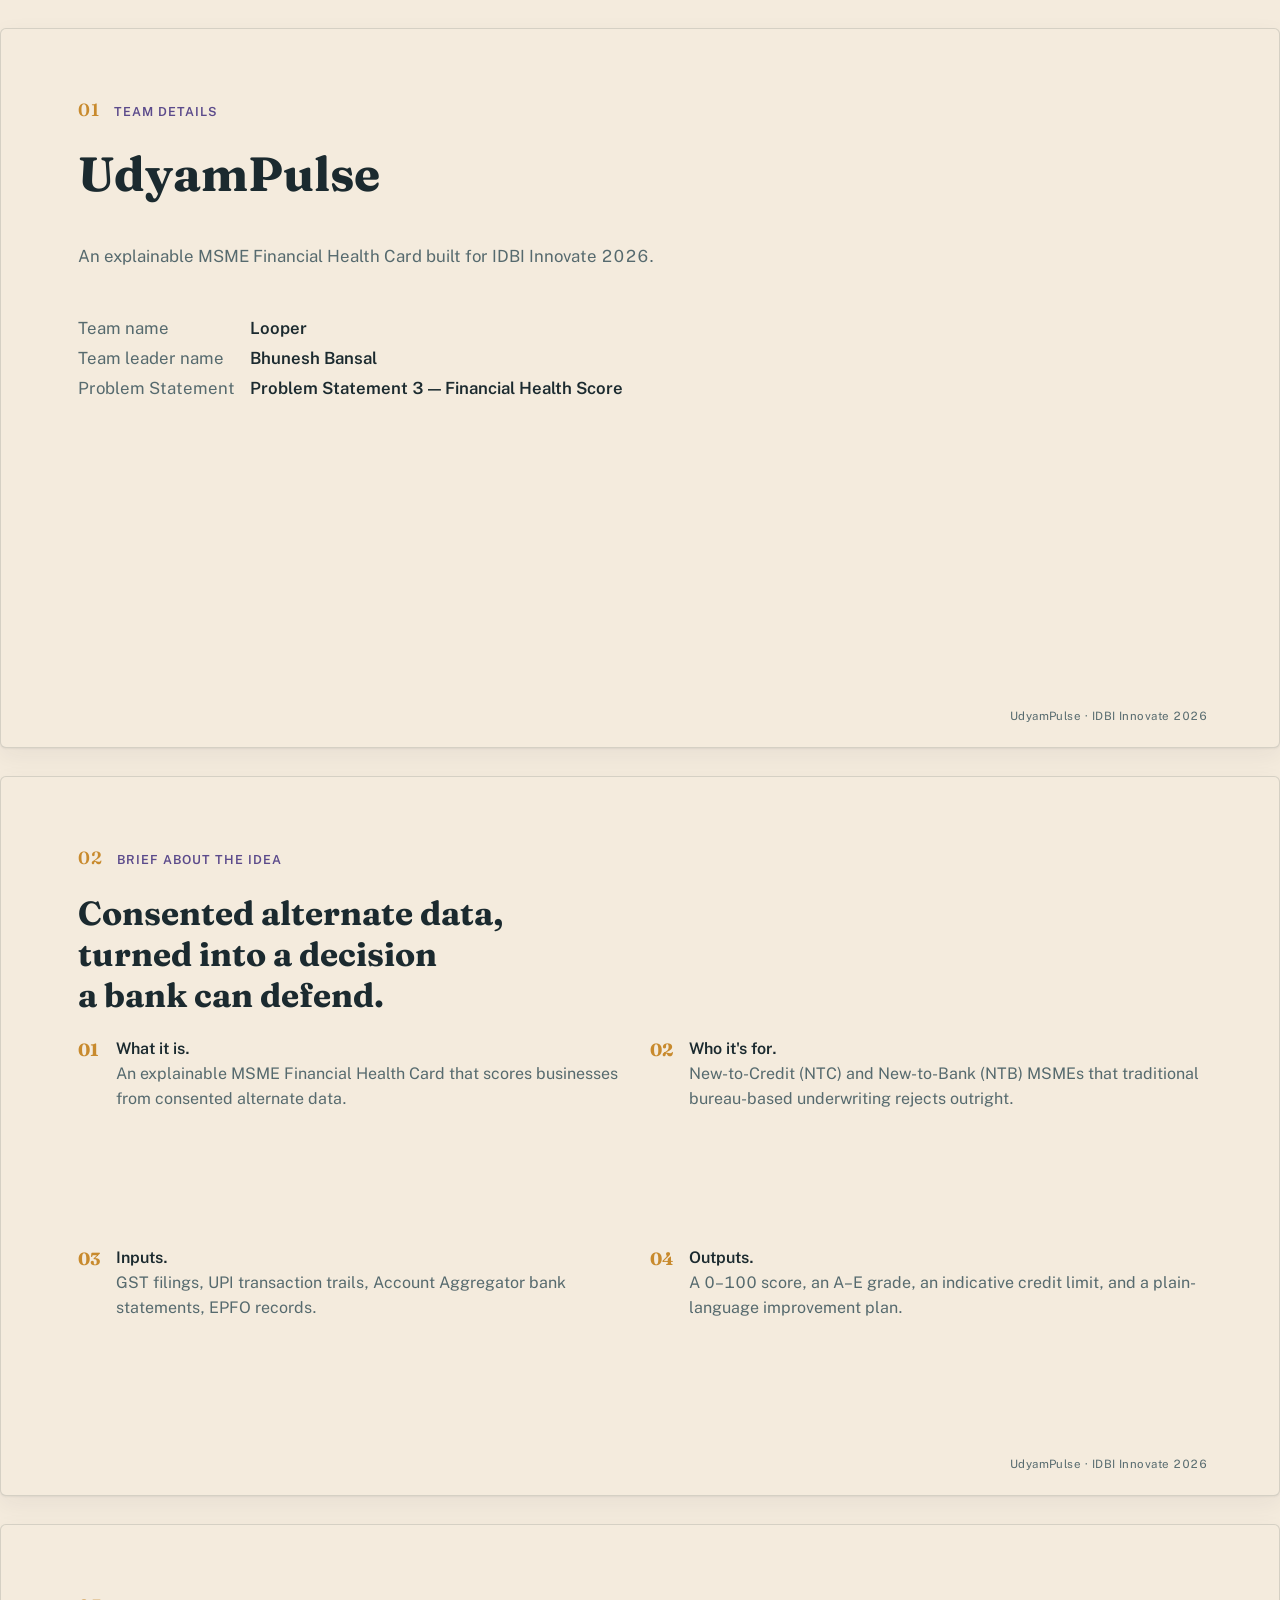
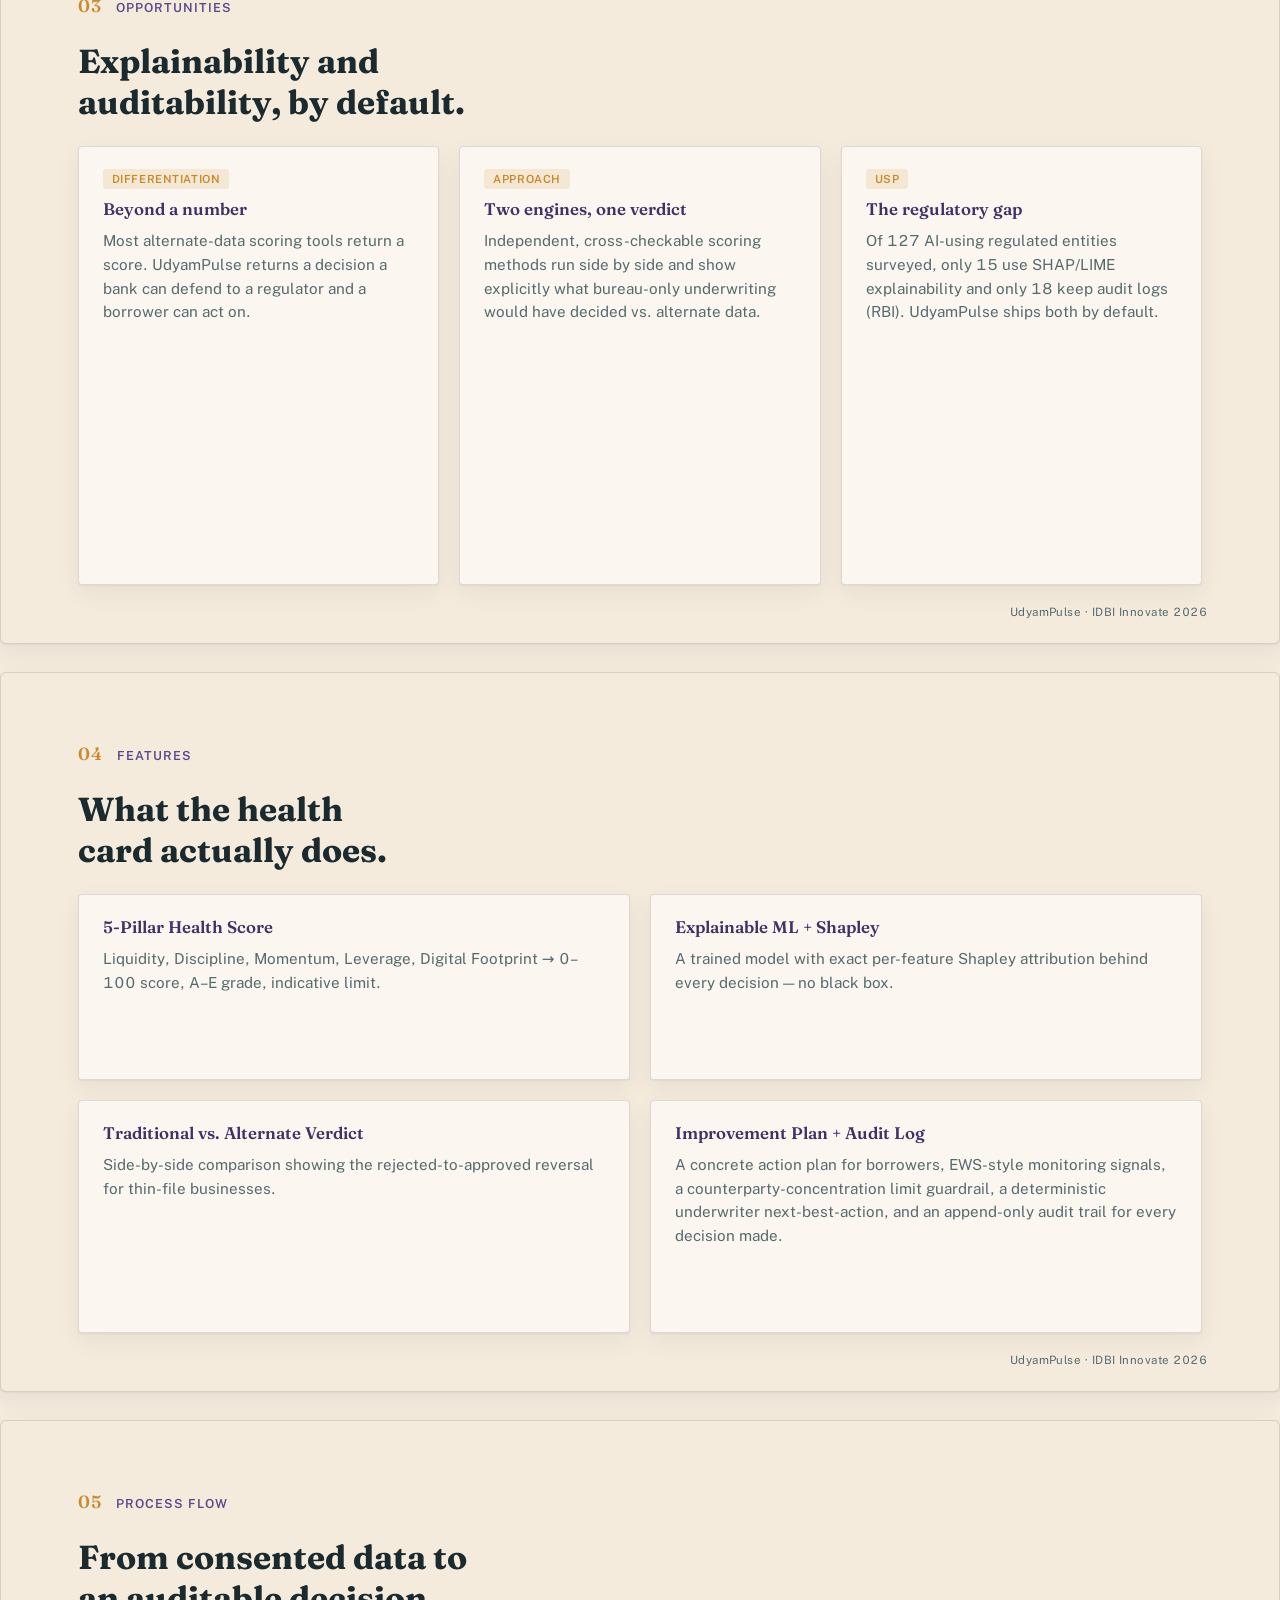
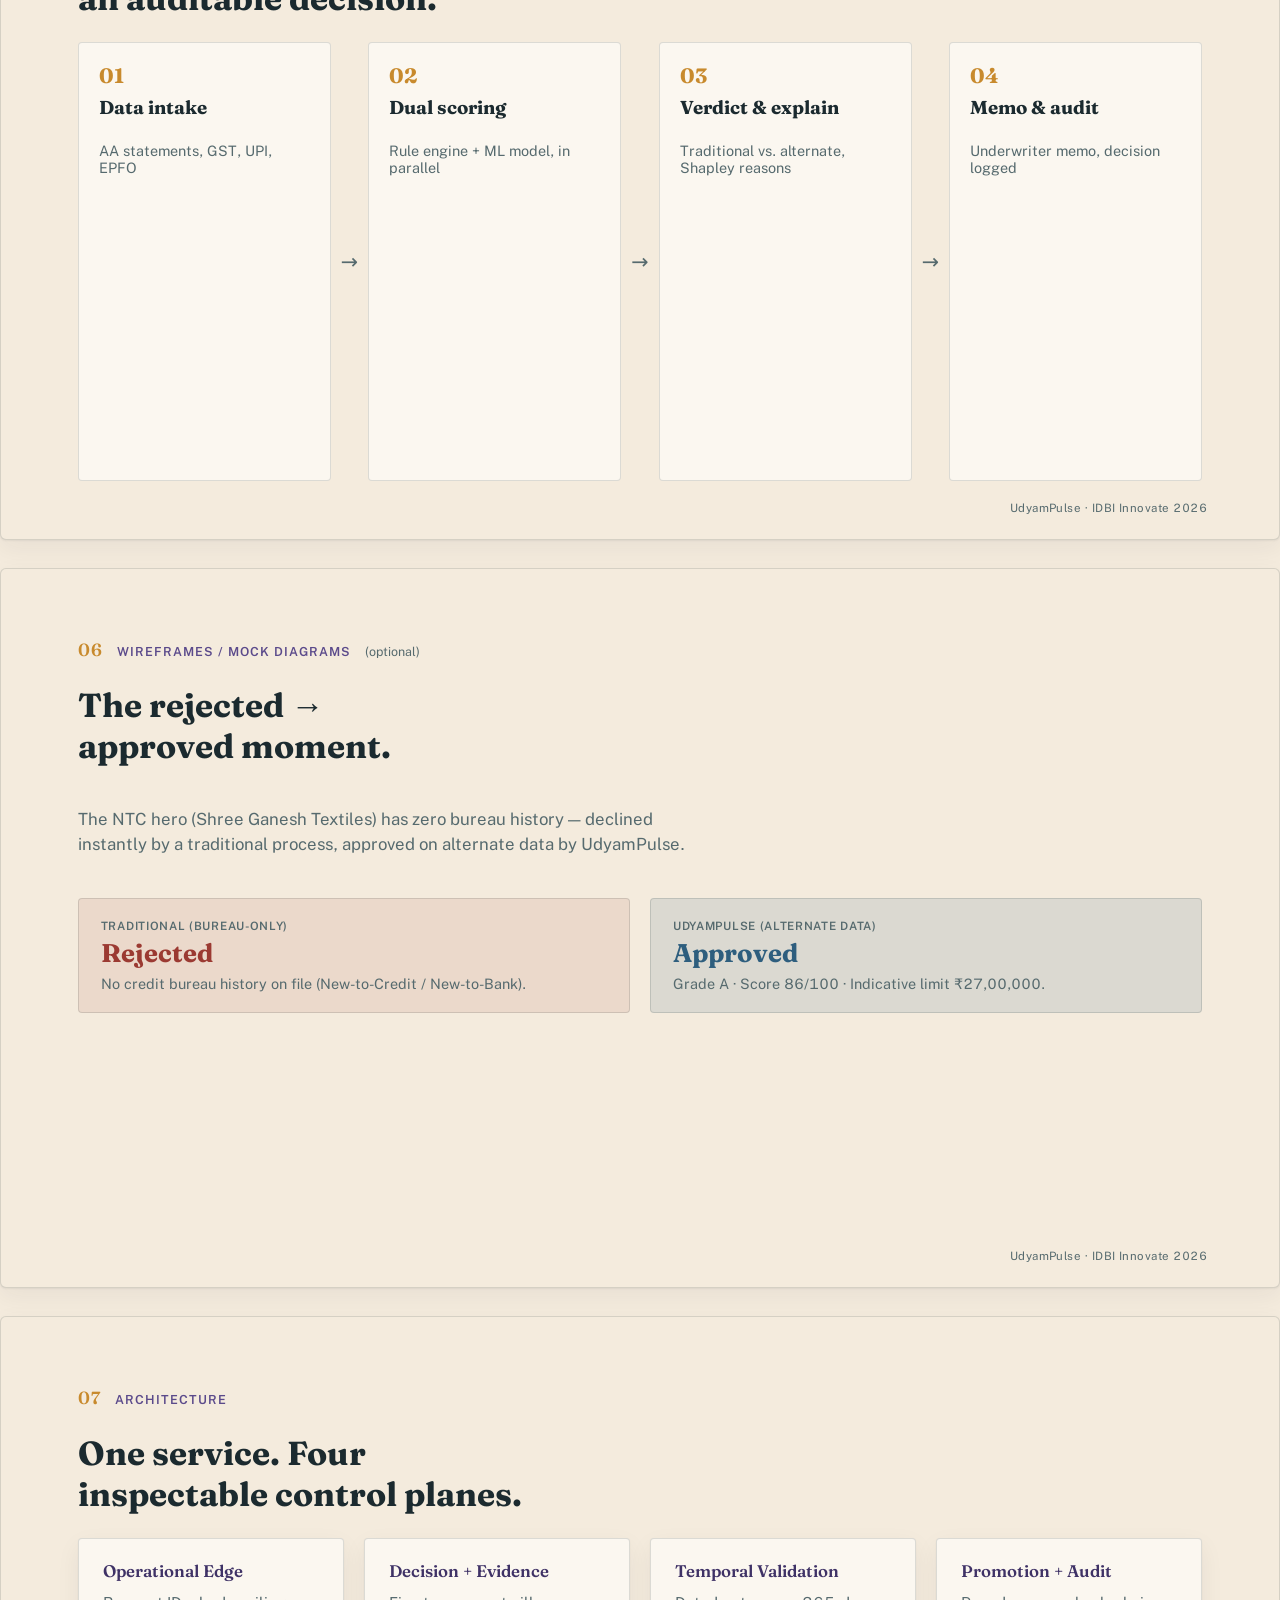
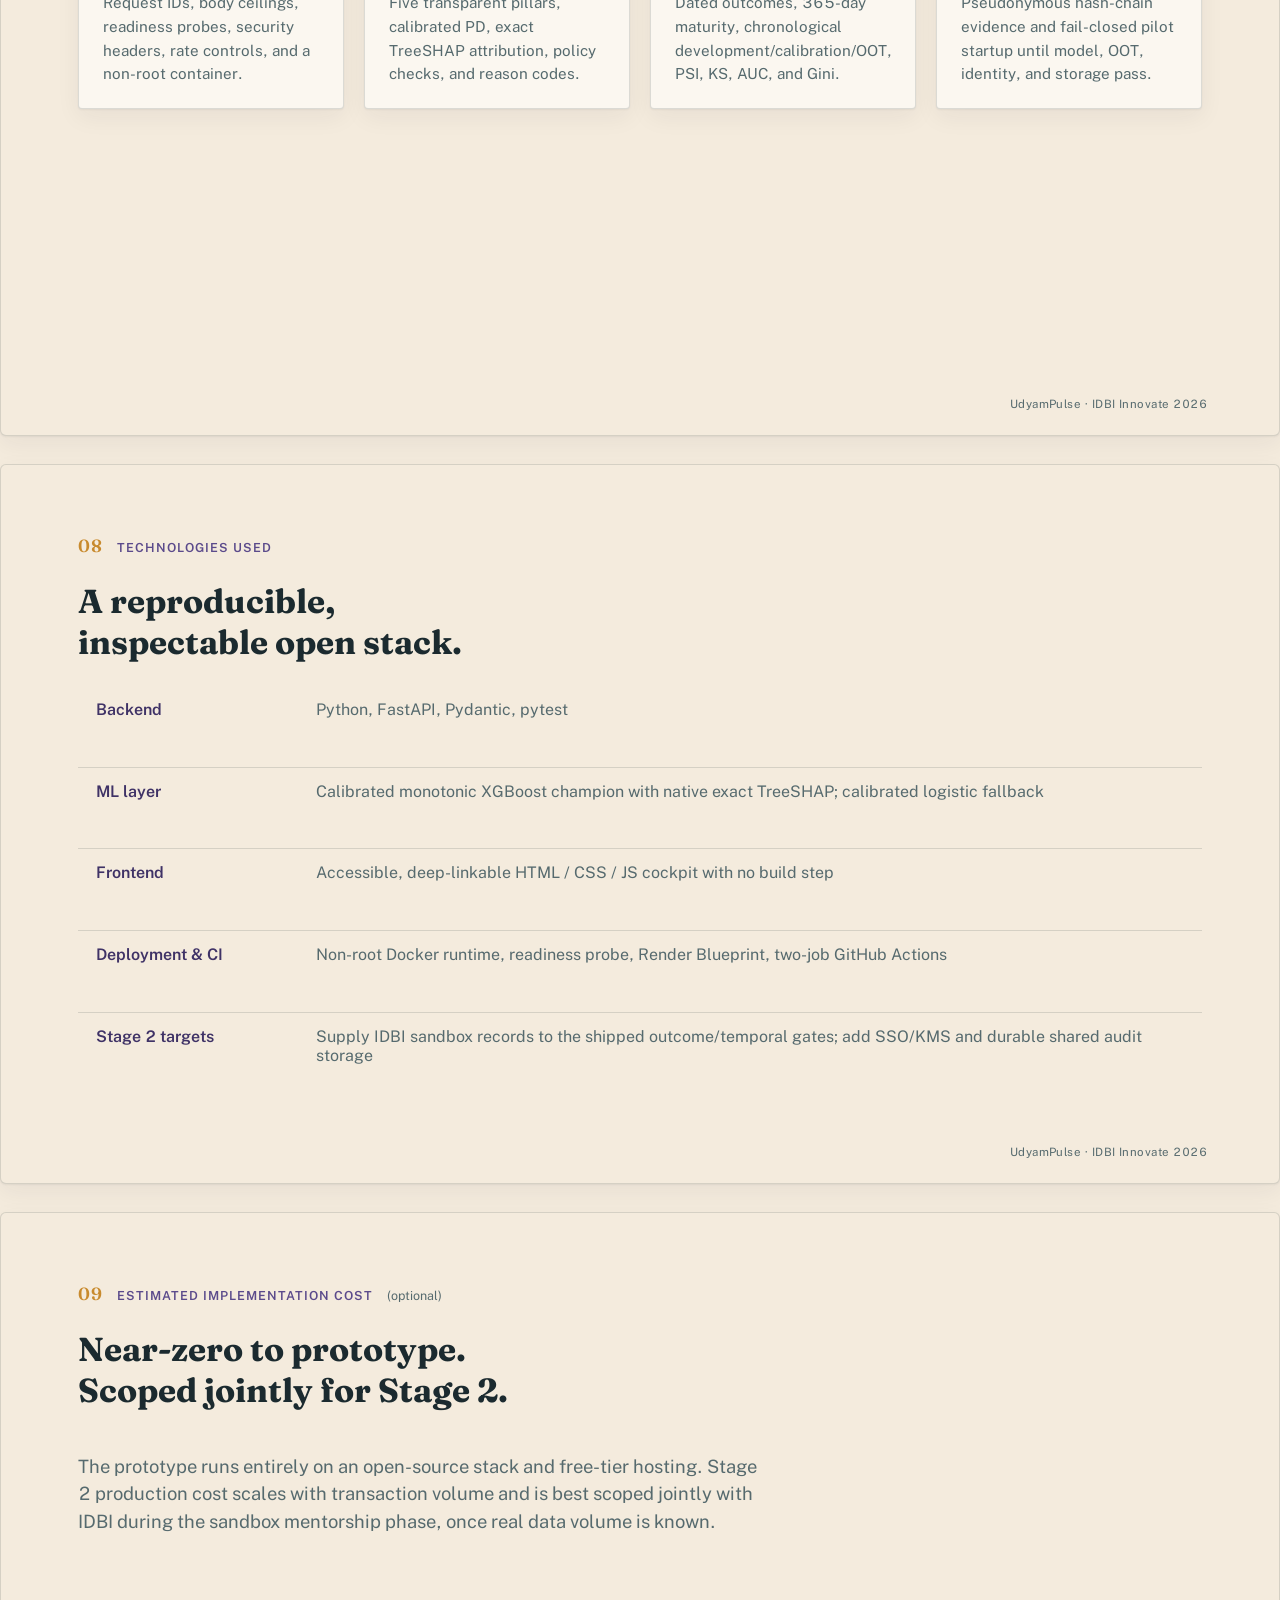
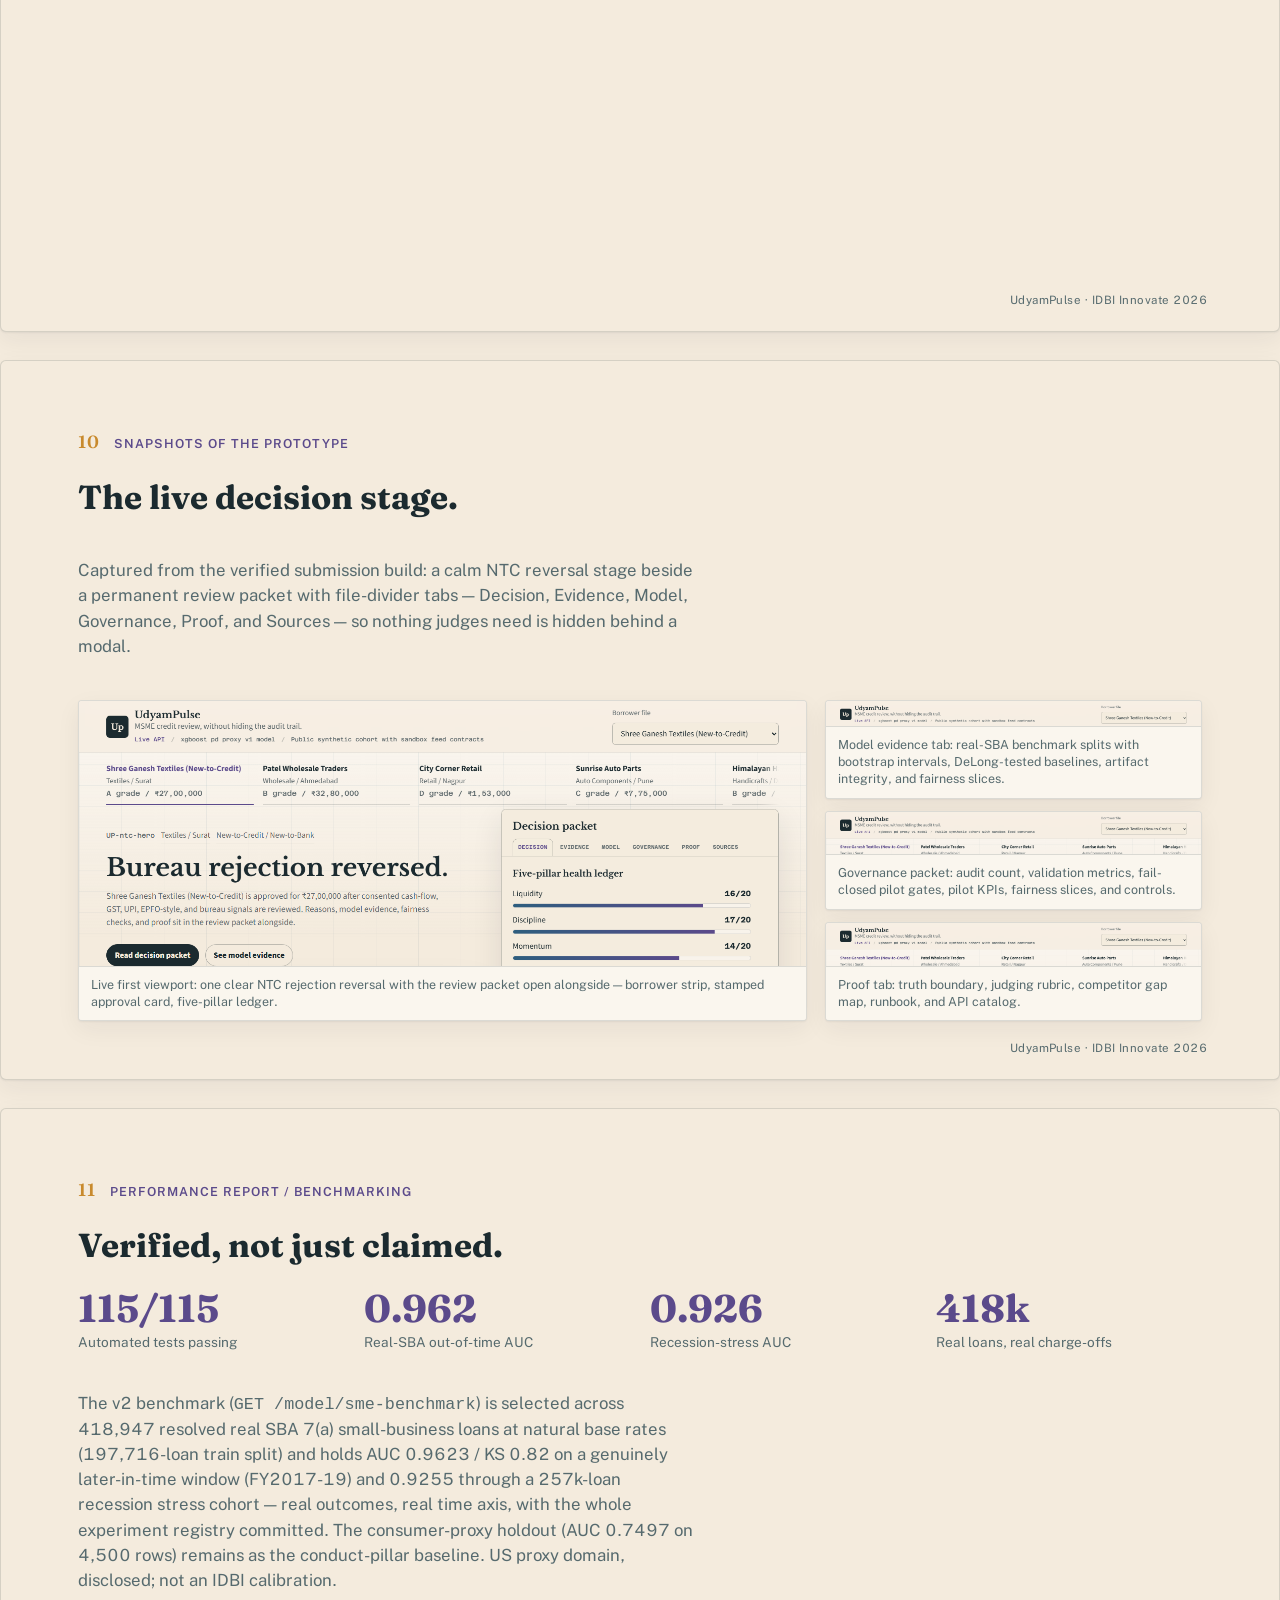
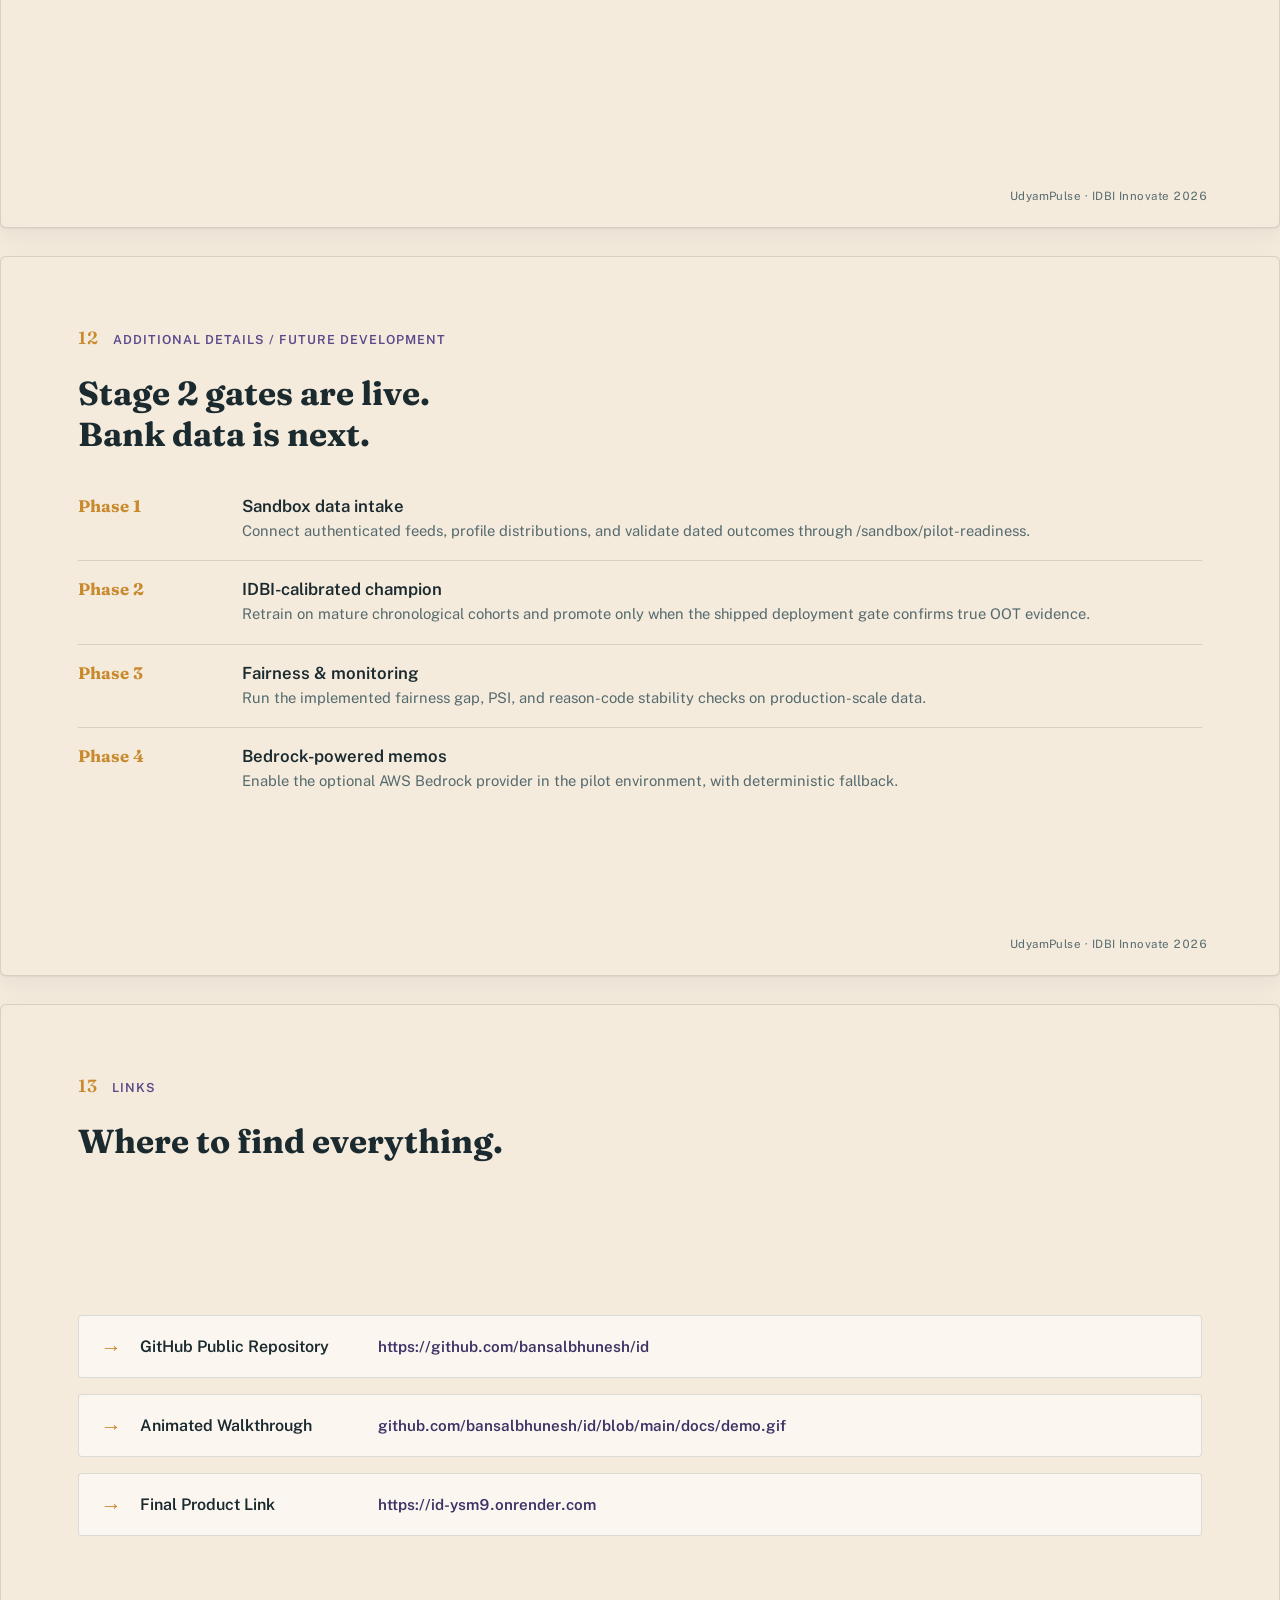
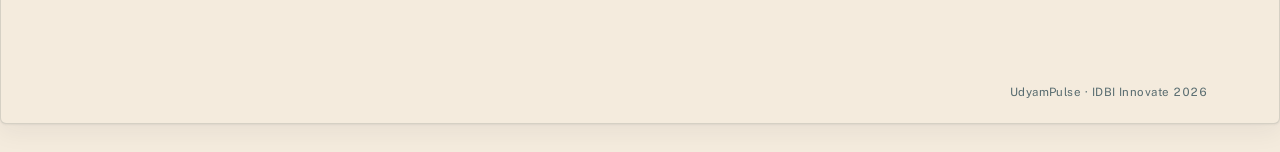
==== docs/deck/index.html @ c13cf931 "Sync every judge-facing surface with the two-rail workspace Fresh screenshots of the rebuilt interfa" ====
<!doctype html>
<html lang="en">
<head>
<meta charset="utf-8" />
<title>UdyamPulse — IDBI Innovate 2026 Submission Deck</title>
<style>
@font-face {
  font-family: 'Fraunces';
  font-weight: 600 700;
  font-style: normal;
  font-display: swap;
  src: url([data-uri]) format('woff2');
}
@font-face {
  font-family: 'Public Sans';
  font-weight: 400 600;
  font-style: normal;
  font-display: swap;
  src: url([data-uri]) format('woff2');
}

:root {
  --bg: #f4ebdd;
  --bg-panel: #fbf7f0;
  --ink: #1b2a2f;
  --ink-muted: #566a6e;
  --line: rgba(27,42,47,0.14);
  --brand: #5b4a8b;
  --brand-ink: #3f3266;
  --accent: #c88a2d;
  --accent-soft: rgba(200,138,45,0.14);
  --good: #2e5e7e;
  --good-soft: rgba(46,94,126,0.12);
  --bad: #9b3a32;
  --bad-soft: rgba(155,58,50,0.10);
  --shadow: 0 1px 2px rgba(27,42,47,0.06), 0 8px 24px rgba(27,42,47,0.06);
}

@media (prefers-color-scheme: dark) {
  :root {
    --bg: #0b1d1f;
    --bg-panel: #12292c;
    --ink: #eaf2f0;
    --ink-muted: #9fb6b1;
    --line: rgba(234,242,240,0.14);
    --brand: #4fa599;
    --brand-ink: #bfe4de;
    --accent: #e0a94f;
    --accent-soft: rgba(224,169,79,0.16);
    --good: #5fbf95;
    --good-soft: rgba(95,191,149,0.14);
    --bad: #e27c7c;
    --bad-soft: rgba(226,124,124,0.12);
    --shadow: 0 1px 2px rgba(0,0,0,0.3), 0 8px 24px rgba(0,0,0,0.3);
  }
}
:root[data-theme="dark"] {
  --bg: #0b1d1f; --bg-panel: #12292c; --ink: #eaf2f0; --ink-muted: #9fb6b1;
  --line: rgba(234,242,240,0.14); --brand: #4fa599; --brand-ink: #bfe4de;
  --accent: #e0a94f; --accent-soft: rgba(224,169,79,0.16);
  --good: #5fbf95; --good-soft: rgba(95,191,149,0.14);
  --bad: #e27c7c; --bad-soft: rgba(226,124,124,0.12);
  --shadow: 0 1px 2px rgba(0,0,0,0.3), 0 8px 24px rgba(0,0,0,0.3);
}
:root[data-theme="light"] {
  --bg: #f4ebdd; --bg-panel: #fbf7f0; --ink: #1b2a2f; --ink-muted: #566a6e;
  --line: rgba(27,42,47,0.14); --brand: #5b4a8b; --brand-ink: #3f3266;
  --accent: #c88a2d; --accent-soft: rgba(200,138,45,0.14);
  --good: #2e5e7e; --good-soft: rgba(46,94,126,0.12);
  --bad: #9b3a32; --bad-soft: rgba(155,58,50,0.10);
  --shadow: 0 1px 2px rgba(27,42,47,0.06), 0 8px 24px rgba(27,42,47,0.06);
}

* { box-sizing: border-box; }
html, body { margin: 0; padding: 0; }
body {
  background: var(--bg);
  color: var(--ink);
  font-family: 'Public Sans', system-ui, sans-serif;
  font-variant-numeric: tabular-nums;
}
h1, h2, h3 { font-family: 'Fraunces', Georgia, serif; text-wrap: balance; margin: 0; }

.deck {
  max-width: 1280px;
  margin: 0 auto;
  display: flex;
  flex-direction: column;
  gap: 28px;
  padding: 28px 0;
}

.slide {
  position: relative;
  aspect-ratio: 16 / 9;
  width: 100%;
  padding: 5.5% 6% 4.5%;
  border: 1px solid var(--line);
  border-radius: 6px;
  background: var(--bg);
  box-shadow: var(--shadow);
  display: flex;
  flex-direction: column;
  gap: 24px;
  overflow: hidden;
}

.eyebrow {
  display: flex;
  align-items: baseline;
  gap: 14px;
  font-size: 0.78rem;
  font-weight: 600;
  letter-spacing: 0.08em;
  text-transform: uppercase;
  color: var(--brand);
}
.eyebrow .num { font-family: 'Fraunces', serif; font-size: 1.1rem; color: var(--accent); }

.slide h2 {
  font-size: clamp(1.7rem, 2.6vw, 2.35rem);
  font-weight: 700;
  color: var(--ink);
  max-width: 22ch;
}
.slide .kicker {
  font-size: 1.05rem;
  color: var(--ink-muted);
  max-width: 62ch;
  line-height: 1.5;
}

.grid {
  display: grid;
  gap: 20px;
  flex: 1;
  min-height: 0;
}
.grid.cols-2 { grid-template-columns: repeat(2, minmax(0, 1fr)); }
.grid.cols-3 { grid-template-columns: repeat(3, minmax(0, 1fr)); }
.grid.cols-4 { grid-template-columns: repeat(4, minmax(0, 1fr)); }

.card {
  min-width: 0;
  background: var(--bg-panel);
  border: 1px solid var(--line);
  border-radius: 4px;
  padding: 22px 24px;
  box-shadow: var(--shadow);
  display: flex;
  flex-direction: column;
  gap: 10px;
}
.card h3 { font-size: 1.05rem; font-weight: 600; color: var(--brand-ink); }
.card p { margin: 0; color: var(--ink-muted); line-height: 1.55; font-size: 0.95rem; }
.card .tag {
  align-self: flex-start;
  font-size: 0.7rem;
  font-weight: 600;
  letter-spacing: 0.05em;
  text-transform: uppercase;
  color: var(--accent);
  background: var(--accent-soft);
  padding: 3px 9px;
  border-radius: 3px;
}

.verdict-row { display: grid; grid-template-columns: 1fr 1fr; gap: 20px; }
.verdict {
  border-radius: 4px;
  padding: 20px 22px;
  border: 1px solid var(--line);
}
.verdict.bad { background: var(--bad-soft); }
.verdict.good { background: var(--good-soft); }
.verdict .label { font-size: 0.72rem; font-weight: 600; letter-spacing: 0.06em; text-transform: uppercase; color: var(--ink-muted); }
.verdict .decision { font-family: 'Fraunces', serif; font-size: 1.6rem; font-weight: 700; margin-top: 4px; }
.verdict.bad .decision { color: var(--bad); }
.verdict.good .decision { color: var(--good); }
.verdict .reason { margin-top: 6px; color: var(--ink-muted); font-size: 0.9rem; }

.stat-row { display: grid; grid-template-columns: repeat(4, minmax(0, 1fr)); gap: 20px; }
.stat { text-align: left; min-width: 0; }
.stat .value { font-family: 'Fraunces', serif; font-size: 2.4rem; font-weight: 700; color: var(--brand); line-height: 1; }
.stat .label { margin-top: 6px; font-size: 0.85rem; color: var(--ink-muted); }

.flow { display: flex; align-items: stretch; gap: 0; flex: 1; min-width: 0; }
.flow-step {
  flex: 1;
  min-width: 0;
  background: var(--bg-panel);
  border: 1px solid var(--line);
  border-radius: 4px;
  padding: 20px;
  display: flex;
  flex-direction: column;
  gap: 8px;
}
.flow-step .step-num { font-family: 'Fraunces', serif; color: var(--accent); font-size: 1.3rem; font-weight: 700; }
.flow-arrow { display: flex; align-items: center; padding: 0 10px; color: var(--ink-muted); font-size: 1.3rem; flex: 0 0 auto; }

.roadmap { display: flex; flex-direction: column; gap: 0; flex: 1; min-width: 0; }
.phase {
  display: grid;
  grid-template-columns: 140px minmax(0, 1fr);
  gap: 24px;
  padding: 18px 0;
  border-top: 1px solid var(--line);
}
.phase:first-child { border-top: none; }
.phase .period { font-family: 'Fraunces', serif; font-weight: 700; color: var(--accent); font-size: 1.05rem; }
.phase h4 { margin: 0 0 4px; font-size: 1.05rem; font-weight: 600; }
.phase p { margin: 0; color: var(--ink-muted); font-size: 0.92rem; line-height: 1.5; }

.links-list { display: flex; flex-direction: column; gap: 16px; flex: 1; justify-content: center; }
.link-row {
  display: flex;
  align-items: center;
  gap: 18px;
  padding: 18px 22px;
  background: var(--bg-panel);
  border: 1px solid var(--line);
  border-radius: 4px;
}
.link-row .icon { font-family: 'Fraunces', serif; color: var(--accent); font-size: 1.3rem; }
.link-row .link-label { font-weight: 600; min-width: 220px; }
.link-row .link-value { color: var(--ink-muted); font-size: 0.95rem; }
.link-row .link-value a { color: inherit; text-decoration: none; }
.link-row .link-value.ready { color: var(--brand-ink); font-weight: 600; }

.snapshot-grid {
  display: grid;
  grid-template-columns: minmax(0, 1.45fr) minmax(260px, 0.75fr);
  gap: 18px;
  flex: 1;
  min-height: 0;
}
.shot-stack {
  display: grid;
  grid-template-rows: repeat(3, 1fr);
  gap: 12px;
  min-height: 0;
}
.shot-frame {
  margin: 0;
  min-width: 0;
  min-height: 0;
  background: var(--bg-panel);
  border: 1px solid var(--line);
  border-radius: 4px;
  box-shadow: var(--shadow);
  overflow: hidden;
  display: flex;
  flex-direction: column;
}
.shot-frame img {
  width: 100%;
  min-height: 0;
  flex: 1;
  object-fit: cover;
  object-position: top left;
  display: block;
}
.shot-frame.featured img { aspect-ratio: 16 / 9; }
.shot-caption {
  border-top: 1px solid var(--line);
  padding: 10px 12px;
  color: var(--ink-muted);
  font-size: 0.78rem;
  line-height: 1.35;
  background: color-mix(in oklch, var(--bg-panel) 88%, var(--bg));
}

.brief-item { display: flex; gap: 14px; min-width: 0; }
.brief-item > div { min-width: 0; }
.brief-item .idx { font-family: 'Fraunces', serif; color: var(--accent); font-weight: 700; font-size: 1.1rem; min-width: 1.4em; }
.brief-item div p { margin: 4px 0 0; color: var(--ink-muted); line-height: 1.55; }
.brief-item div strong { color: var(--ink); }

.team-block { display: flex; flex-direction: column; gap: 10px; margin-top: 8px; }
.team-block .row { display: flex; gap: 12px; font-size: 1.05rem; }
.team-block .row .k { color: var(--ink-muted); min-width: 160px; }
.team-block .row .v { font-weight: 600; }

table.tech-table { width: 100%; border-collapse: collapse; flex: 1; }
table.tech-table td { padding: 14px 18px; border-top: 1px solid var(--line); vertical-align: top; }
table.tech-table tr:first-child td { border-top: none; }
table.tech-table td:first-child { font-weight: 600; width: 220px; color: var(--brand-ink); }
table.tech-table td:last-child { color: var(--ink-muted); }

.footer-mark {
  position: absolute;
  bottom: 24px;
  right: 72px;
  font-size: 0.72rem;
  color: var(--ink-muted);
  letter-spacing: 0.04em;
}

@media print {
  body { background: white; }
  .deck { gap: 0; padding: 0; max-width: none; }
  .slide {
    aspect-ratio: auto;
    height: 720px;
    width: 1280px;
    border: none;
    border-radius: 0;
    box-shadow: none;
    page-break-after: always;
  }
  @page { size: 1280px 720px; margin: 0; }
}
</style>
</head>
<body>
<div class="deck">

  <section class="slide">
    <div class="eyebrow"><span class="num">01</span> Team Details</div>
    <h2 style="font-size:3rem;">UdyamPulse</h2>
    <p class="kicker">An explainable MSME Financial Health Card built for IDBI Innovate 2026.</p>
    <div class="team-block">
      <div class="row"><span class="k">Team name</span><span class="v">Looper</span></div>
      <div class="row"><span class="k">Team leader name</span><span class="v">Bhunesh Bansal</span></div>
      <div class="row"><span class="k">Problem Statement</span><span class="v">Problem Statement 3 — Financial Health Score</span></div>
    </div>
    <div class="footer-mark">UdyamPulse · IDBI Innovate 2026</div>
  </section>

  <section class="slide">
    <div class="eyebrow"><span class="num">02</span> Brief About The Idea</div>
    <h2>Consented alternate data, turned into a decision a bank can defend.</h2>
    <div class="grid cols-2" style="align-items:start;">
      <div class="brief-item"><span class="idx">01</span><div><strong>What it is.</strong><p>An explainable MSME Financial Health Card that scores businesses from consented alternate data.</p></div></div>
      <div class="brief-item"><span class="idx">02</span><div><strong>Who it's for.</strong><p>New-to-Credit (NTC) and New-to-Bank (NTB) MSMEs that traditional bureau-based underwriting rejects outright.</p></div></div>
      <div class="brief-item"><span class="idx">03</span><div><strong>Inputs.</strong><p>GST filings, UPI transaction trails, Account Aggregator bank statements, EPFO records.</p></div></div>
      <div class="brief-item"><span class="idx">04</span><div><strong>Outputs.</strong><p>A 0–100 score, an A–E grade, an indicative credit limit, and a plain-language improvement plan.</p></div></div>
    </div>
    <div class="footer-mark">UdyamPulse · IDBI Innovate 2026</div>
  </section>

  <section class="slide">
    <div class="eyebrow"><span class="num">03</span> Opportunities</div>
    <h2>Explainability and auditability, by default.</h2>
    <div class="grid cols-3">
      <div class="card"><span class="tag">Differentiation</span><h3>Beyond a number</h3><p>Most alternate-data scoring tools return a score. UdyamPulse returns a decision a bank can defend to a regulator and a borrower can act on.</p></div>
      <div class="card"><span class="tag">Approach</span><h3>Two engines, one verdict</h3><p>Independent, cross-checkable scoring methods run side by side and show explicitly what bureau-only underwriting would have decided vs. alternate data.</p></div>
      <div class="card"><span class="tag">USP</span><h3>The regulatory gap</h3><p>Of 127 AI-using regulated entities surveyed, only 15 use SHAP/LIME explainability and only 18 keep audit logs (RBI). UdyamPulse ships both by default.</p></div>
    </div>
    <div class="footer-mark">UdyamPulse · IDBI Innovate 2026</div>
  </section>

  <section class="slide">
    <div class="eyebrow"><span class="num">04</span> Features</div>
    <h2>What the health card actually does.</h2>
    <div class="grid cols-2">
      <div class="card"><h3>5-Pillar Health Score</h3><p>Liquidity, Discipline, Momentum, Leverage, Digital Footprint → 0–100 score, A–E grade, indicative limit.</p></div>
      <div class="card"><h3>Explainable ML + Shapley</h3><p>A trained model with exact per-feature Shapley attribution behind every decision — no black box.</p></div>
      <div class="card"><h3>Traditional vs. Alternate Verdict</h3><p>Side-by-side comparison showing the rejected-to-approved reversal for thin-file businesses.</p></div>
      <div class="card"><h3>Improvement Plan + Audit Log</h3><p>A concrete action plan for borrowers, EWS-style monitoring signals, a counterparty-concentration limit guardrail, a deterministic underwriter next-best-action, and an append-only audit trail for every decision made.</p></div>
    </div>
    <div class="footer-mark">UdyamPulse · IDBI Innovate 2026</div>
  </section>

  <section class="slide">
    <div class="eyebrow"><span class="num">05</span> Process Flow</div>
    <h2>From consented data to an auditable decision.</h2>
    <div class="flow">
      <div class="flow-step"><span class="step-num">01</span><h3>Data intake</h3><p style="color:var(--ink-muted);font-size:0.9rem;">AA statements, GST, UPI, EPFO</p></div>
      <div class="flow-arrow">→</div>
      <div class="flow-step"><span class="step-num">02</span><h3>Dual scoring</h3><p style="color:var(--ink-muted);font-size:0.9rem;">Rule engine + ML model, in parallel</p></div>
      <div class="flow-arrow">→</div>
      <div class="flow-step"><span class="step-num">03</span><h3>Verdict & explain</h3><p style="color:var(--ink-muted);font-size:0.9rem;">Traditional vs. alternate, Shapley reasons</p></div>
      <div class="flow-arrow">→</div>
      <div class="flow-step"><span class="step-num">04</span><h3>Memo & audit</h3><p style="color:var(--ink-muted);font-size:0.9rem;">Underwriter memo, decision logged</p></div>
    </div>
    <div class="footer-mark">UdyamPulse · IDBI Innovate 2026</div>
  </section>

  <section class="slide">
    <div class="eyebrow"><span class="num">06</span> Wireframes / Mock Diagrams <span style="font-weight:400;text-transform:none;letter-spacing:0;color:var(--ink-muted);">(optional)</span></div>
    <h2>The rejected → approved moment.</h2>
    <p class="kicker">The NTC hero (Shree Ganesh Textiles) has zero bureau history — declined instantly by a traditional process, approved on alternate data by UdyamPulse.</p>
    <div class="verdict-row">
      <div class="verdict bad">
        <div class="label">Traditional (bureau-only)</div>
        <div class="decision">Rejected</div>
        <div class="reason">No credit bureau history on file (New-to-Credit / New-to-Bank).</div>
      </div>
      <div class="verdict good">
        <div class="label">UdyamPulse (alternate data)</div>
        <div class="decision">Approved</div>
        <div class="reason">Grade A · Score 86/100 · Indicative limit ₹27,00,000.</div>
      </div>
    </div>
    <div class="footer-mark">UdyamPulse · IDBI Innovate 2026</div>
  </section>

  <section class="slide">
    <div class="eyebrow"><span class="num">07</span> Architecture</div>
    <h2>One service. Four inspectable control planes.</h2>
    <div class="grid cols-2 cols-4-print" style="grid-template-columns:repeat(4,1fr);flex:0 0 auto;">
      <div class="card"><h3>Operational Edge</h3><p>Request IDs, body ceilings, readiness probes, security headers, rate controls, and a non-root container.</p></div>
      <div class="card"><h3>Decision + Evidence</h3><p>Five transparent pillars, calibrated PD, exact TreeSHAP attribution, policy checks, and reason codes.</p></div>
      <div class="card"><h3>Temporal Validation</h3><p>Dated outcomes, 365-day maturity, chronological development/calibration/OOT, PSI, KS, AUC, and Gini.</p></div>
      <div class="card"><h3>Promotion + Audit</h3><p>Pseudonymous hash-chain evidence and fail-closed pilot startup until model, OOT, identity, and storage pass.</p></div>
    </div>
    <div class="footer-mark">UdyamPulse · IDBI Innovate 2026</div>
  </section>

  <section class="slide">
    <div class="eyebrow"><span class="num">08</span> Technologies Used</div>
    <h2>A reproducible, inspectable open stack.</h2>
    <table class="tech-table">
      <tr><td>Backend</td><td>Python, FastAPI, Pydantic, pytest</td></tr>
      <tr><td>ML layer</td><td>Calibrated monotonic XGBoost champion with native exact TreeSHAP; calibrated logistic fallback</td></tr>
      <tr><td>Frontend</td><td>Accessible, deep-linkable HTML / CSS / JS cockpit with no build step</td></tr>
      <tr><td>Deployment &amp; CI</td><td>Non-root Docker runtime, readiness probe, Render Blueprint, two-job GitHub Actions</td></tr>
      <tr><td>Stage 2 targets</td><td>Supply IDBI sandbox records to the shipped outcome/temporal gates; add SSO/KMS and durable shared audit storage</td></tr>
    </table>
    <div class="footer-mark">UdyamPulse · IDBI Innovate 2026</div>
  </section>

  <section class="slide">
    <div class="eyebrow"><span class="num">09</span> Estimated Implementation Cost <span style="font-weight:400;text-transform:none;letter-spacing:0;color:var(--ink-muted);">(optional)</span></div>
    <h2>Near-zero to prototype. Scoped jointly for Stage 2.</h2>
    <p class="kicker" style="font-size:1.15rem;">The prototype runs entirely on an open-source stack and free-tier hosting. Stage 2 production cost scales with transaction volume and is best scoped jointly with IDBI during the sandbox mentorship phase, once real data volume is known.</p>
    <div class="footer-mark">UdyamPulse · IDBI Innovate 2026</div>
  </section>

  <section class="slide">
    <div class="eyebrow"><span class="num">10</span> Snapshots Of The Prototype</div>
    <h2>The live decision stage.</h2>
    <p class="kicker">Captured from the verified submission build: a calm NTC reversal stage beside a permanent review packet with file-divider tabs — Decision, Evidence, Model, Governance, Proof, and Sources — so nothing judges need is hidden behind a modal.</p>
    <div class="snapshot-grid">
      <figure class="shot-frame featured">
        <img src="assets/live-cockpit-viewport.png" alt="UdyamPulse two-rail workspace: decision stage with stamped approval card beside the open review packet" />
        <figcaption class="shot-caption">Live first viewport: one clear NTC rejection reversal with the review packet open alongside — borrower strip, stamped approval card, five-pillar ledger.</figcaption>
      </figure>
      <div class="shot-stack">
        <figure class="shot-frame">
          <img src="assets/model-evidence.png" alt="Model evidence tab showing the real-outcome benchmark with confidence intervals and DeLong-tested baselines" />
          <figcaption class="shot-caption">Model evidence tab: real-SBA benchmark splits with bootstrap intervals, DeLong-tested baselines, artifact integrity, and fairness slices.</figcaption>
        </figure>
        <figure class="shot-frame">
          <img src="assets/governance-evidence.png" alt="Governance packet with model audit, validation, pilot KPIs, and fairness checks" />
          <figcaption class="shot-caption">Governance packet: audit count, validation metrics, fail-closed pilot gates, pilot KPIs, fairness slices, and controls.</figcaption>
        </figure>
        <figure class="shot-frame">
          <img src="assets/proof-runbook.png" alt="Proof tab showing rubric scorecard, truth boundary, judge runbook, and backend API catalog" />
          <figcaption class="shot-caption">Proof tab: truth boundary, judging rubric, competitor gap map, runbook, and API catalog.</figcaption>
        </figure>
      </div>
    </div>
    <div class="footer-mark">UdyamPulse · IDBI Innovate 2026</div>
  </section>

  <section class="slide">
    <div class="eyebrow"><span class="num">11</span> Performance Report / Benchmarking</div>
    <h2>Verified, not just claimed.</h2>
    <div class="stat-row">
      <div class="stat"><div class="value">115/115</div><div class="label">Automated tests passing</div></div>
      <div class="stat"><div class="value">0.962</div><div class="label">Real-SBA out-of-time AUC</div></div>
      <div class="stat"><div class="value">0.926</div><div class="label">Recession-stress AUC</div></div>
      <div class="stat"><div class="value">418k</div><div class="label">Real loans, real charge-offs</div></div>
    </div>
    <p class="kicker">The v2 benchmark (<code>GET /model/sme-benchmark</code>) is selected across 418,947 resolved real SBA 7(a) small-business loans at natural base rates (197,716-loan train split) and holds AUC 0.9623 / KS 0.82 on a genuinely later-in-time window (FY2017-19) and 0.9255 through a 257k-loan recession stress cohort — real outcomes, real time axis, with the whole experiment registry committed. The consumer-proxy holdout (AUC 0.7497 on 4,500 rows) remains as the conduct-pillar baseline. US proxy domain, disclosed; not an IDBI calibration.</p>
    <div class="footer-mark">UdyamPulse · IDBI Innovate 2026</div>
  </section>

  <section class="slide">
    <div class="eyebrow"><span class="num">12</span> Additional Details / Future Development</div>
    <h2>Stage 2 gates are live. Bank data is next.</h2>
    <div class="roadmap">
      <div class="phase"><div class="period">Phase 1</div><div><h4>Sandbox data intake</h4><p>Connect authenticated feeds, profile distributions, and validate dated outcomes through /sandbox/pilot-readiness.</p></div></div>
      <div class="phase"><div class="period">Phase 2</div><div><h4>IDBI-calibrated champion</h4><p>Retrain on mature chronological cohorts and promote only when the shipped deployment gate confirms true OOT evidence.</p></div></div>
      <div class="phase"><div class="period">Phase 3</div><div><h4>Fairness &amp; monitoring</h4><p>Run the implemented fairness gap, PSI, and reason-code stability checks on production-scale data.</p></div></div>
      <div class="phase"><div class="period">Phase 4</div><div><h4>Bedrock-powered memos</h4><p>Enable the optional AWS Bedrock provider in the pilot environment, with deterministic fallback.</p></div></div>
    </div>
    <div class="footer-mark">UdyamPulse · IDBI Innovate 2026</div>
  </section>

  <section class="slide">
    <div class="eyebrow"><span class="num">13</span> Links</div>
    <h2>Where to find everything.</h2>
    <div class="links-list">
      <div class="link-row"><span class="icon">→</span><span class="link-label">GitHub Public Repository</span><span class="link-value ready"><a href="https://github.com/bansalbhunesh/id">https://github.com/bansalbhunesh/id</a></span></div>
      <div class="link-row"><span class="icon">→</span><span class="link-label">Animated Walkthrough</span><span class="link-value ready"><a href="https://github.com/bansalbhunesh/id/blob/main/docs/demo.gif">github.com/bansalbhunesh/id/blob/main/docs/demo.gif</a></span></div>
      <div class="link-row"><span class="icon">→</span><span class="link-label">Final Product Link</span><span class="link-value ready"><a href="https://id-ysm9.onrender.com">https://id-ysm9.onrender.com</a></span></div>
    </div>
    <div class="footer-mark">UdyamPulse · IDBI Innovate 2026</div>
  </section>

</div>
</body>
</html>
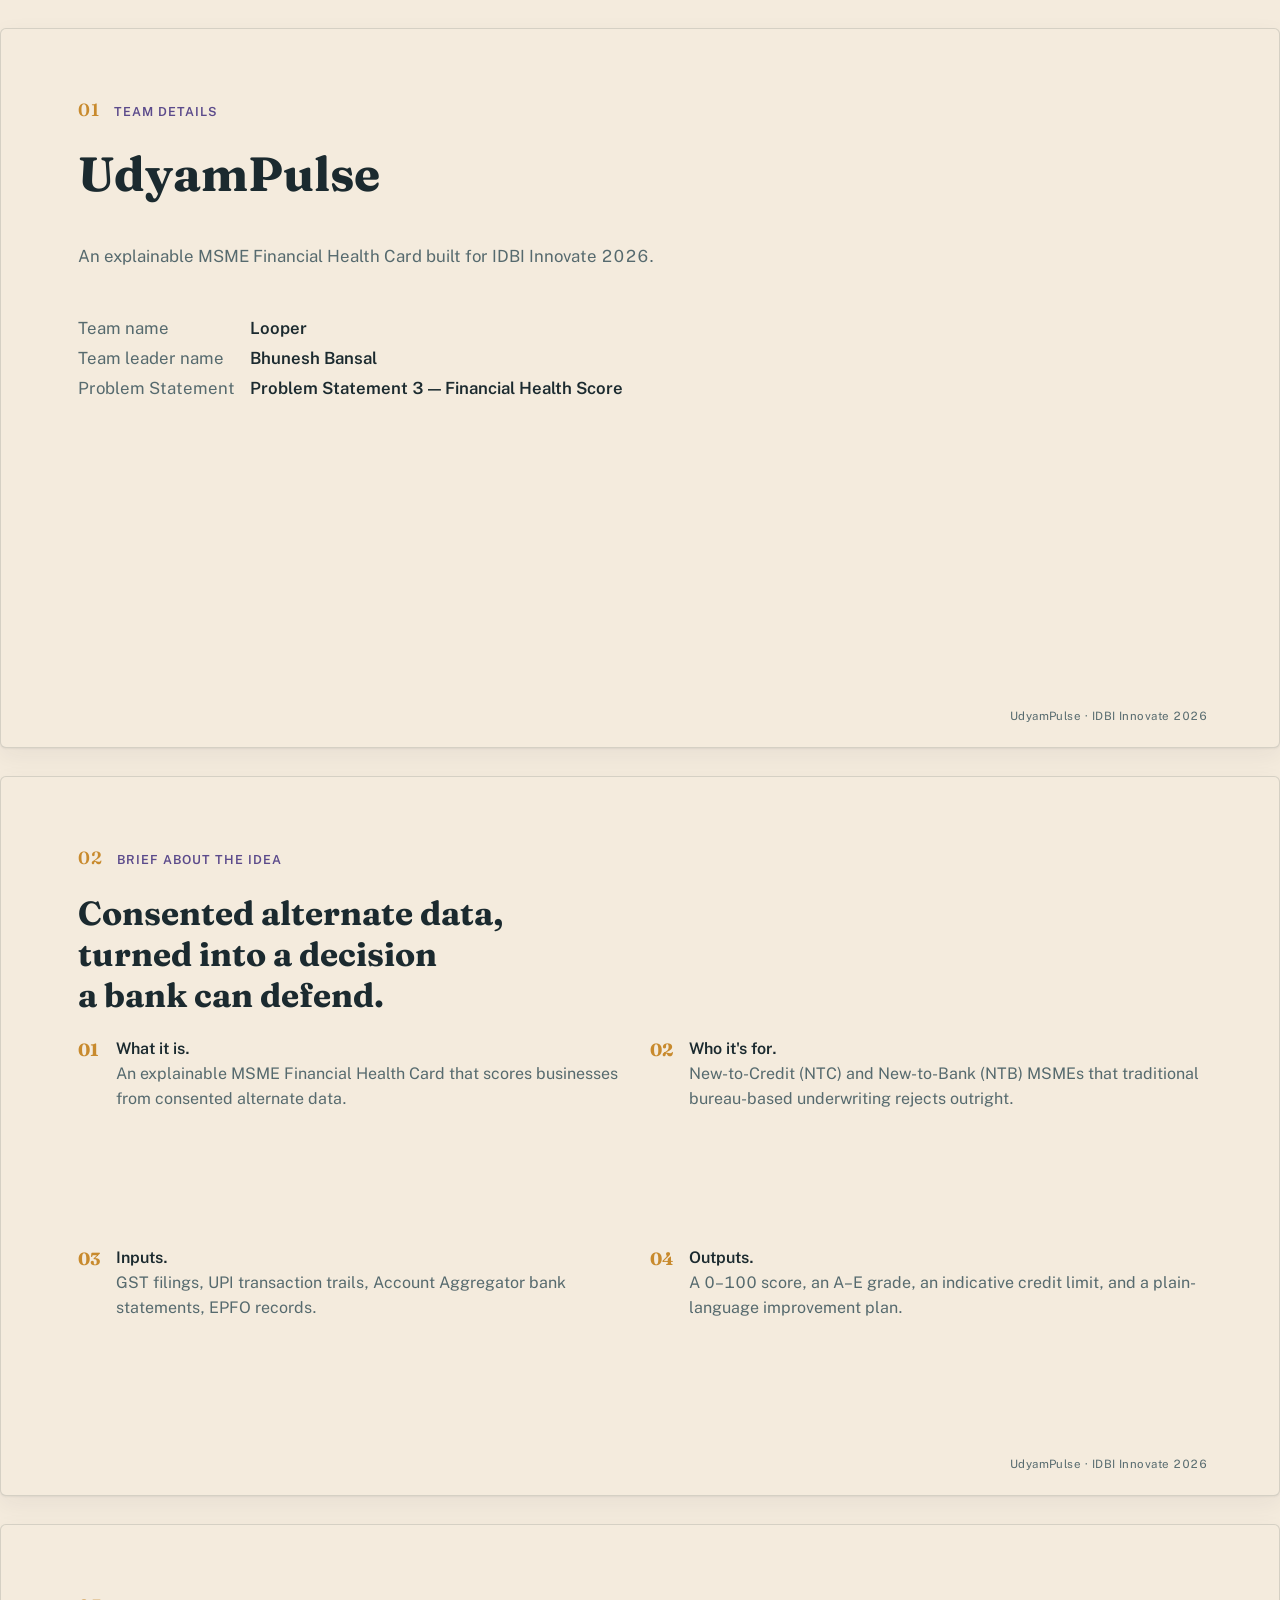
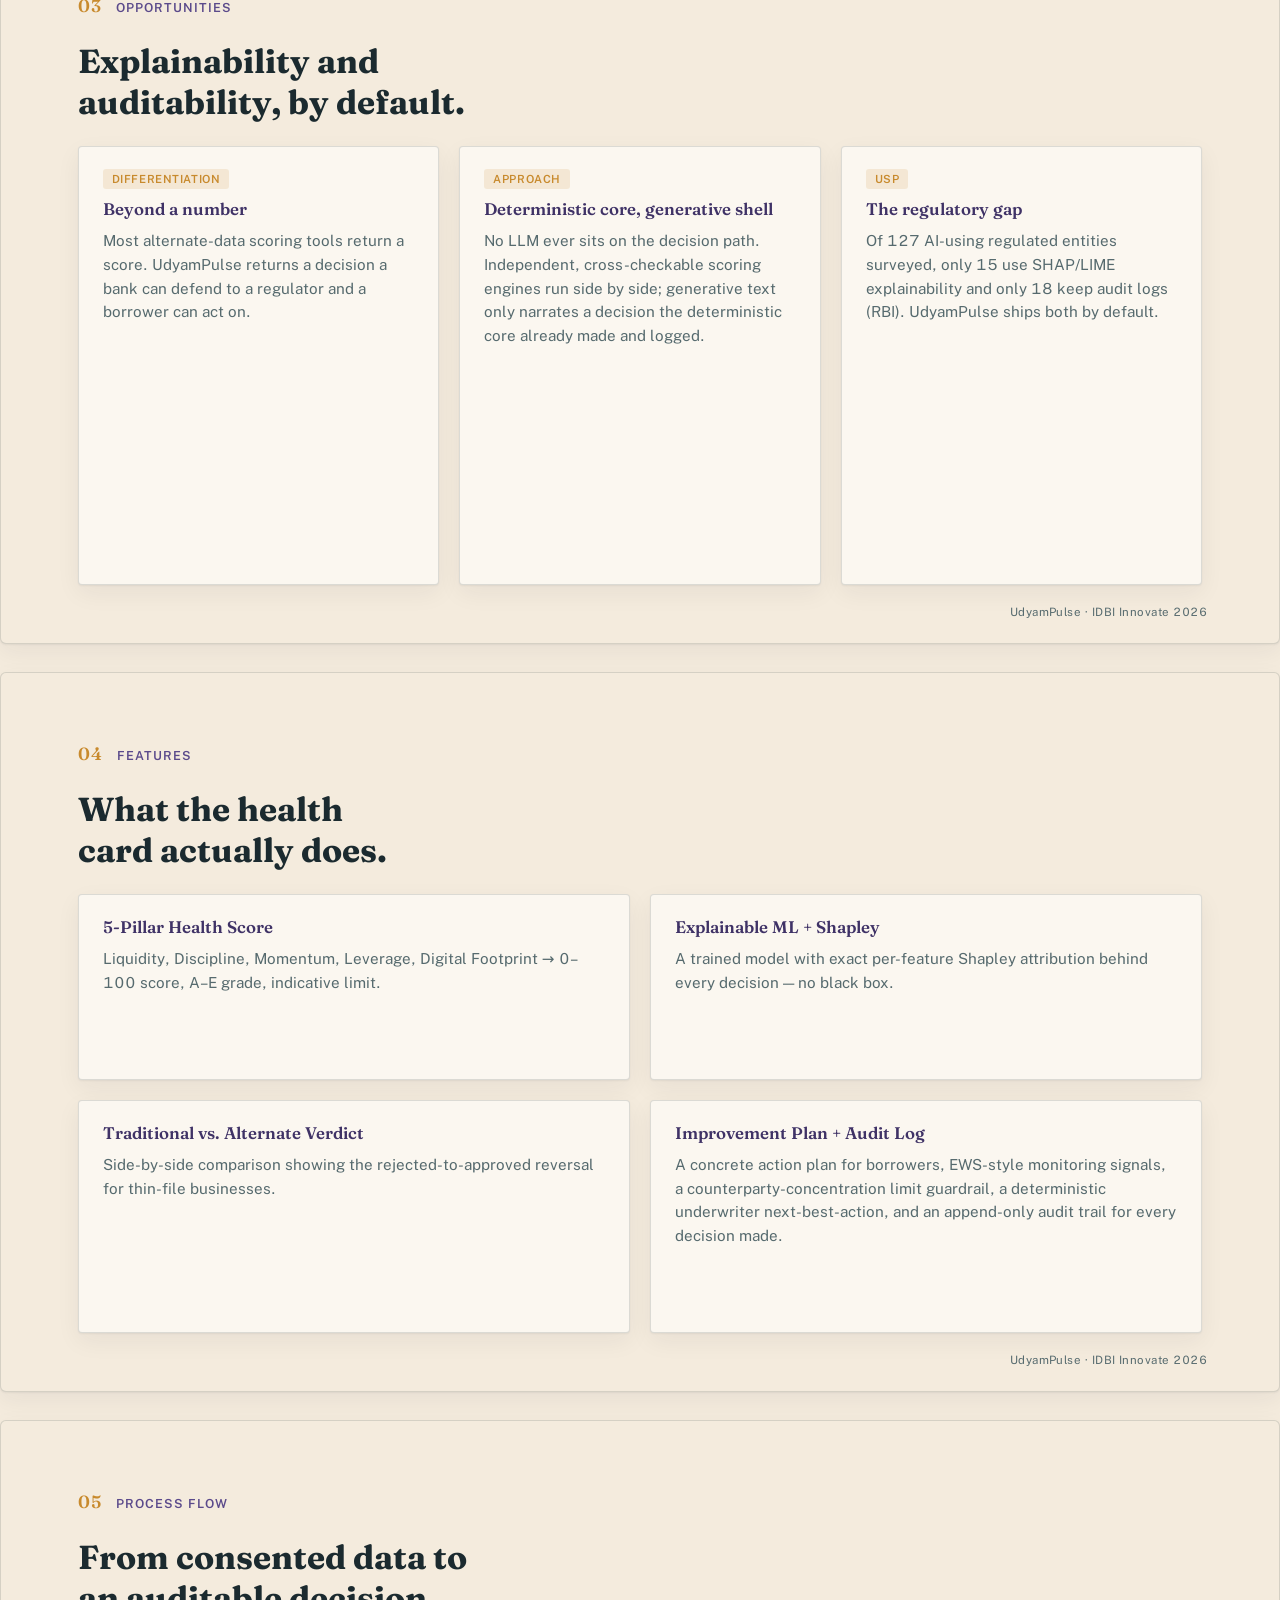
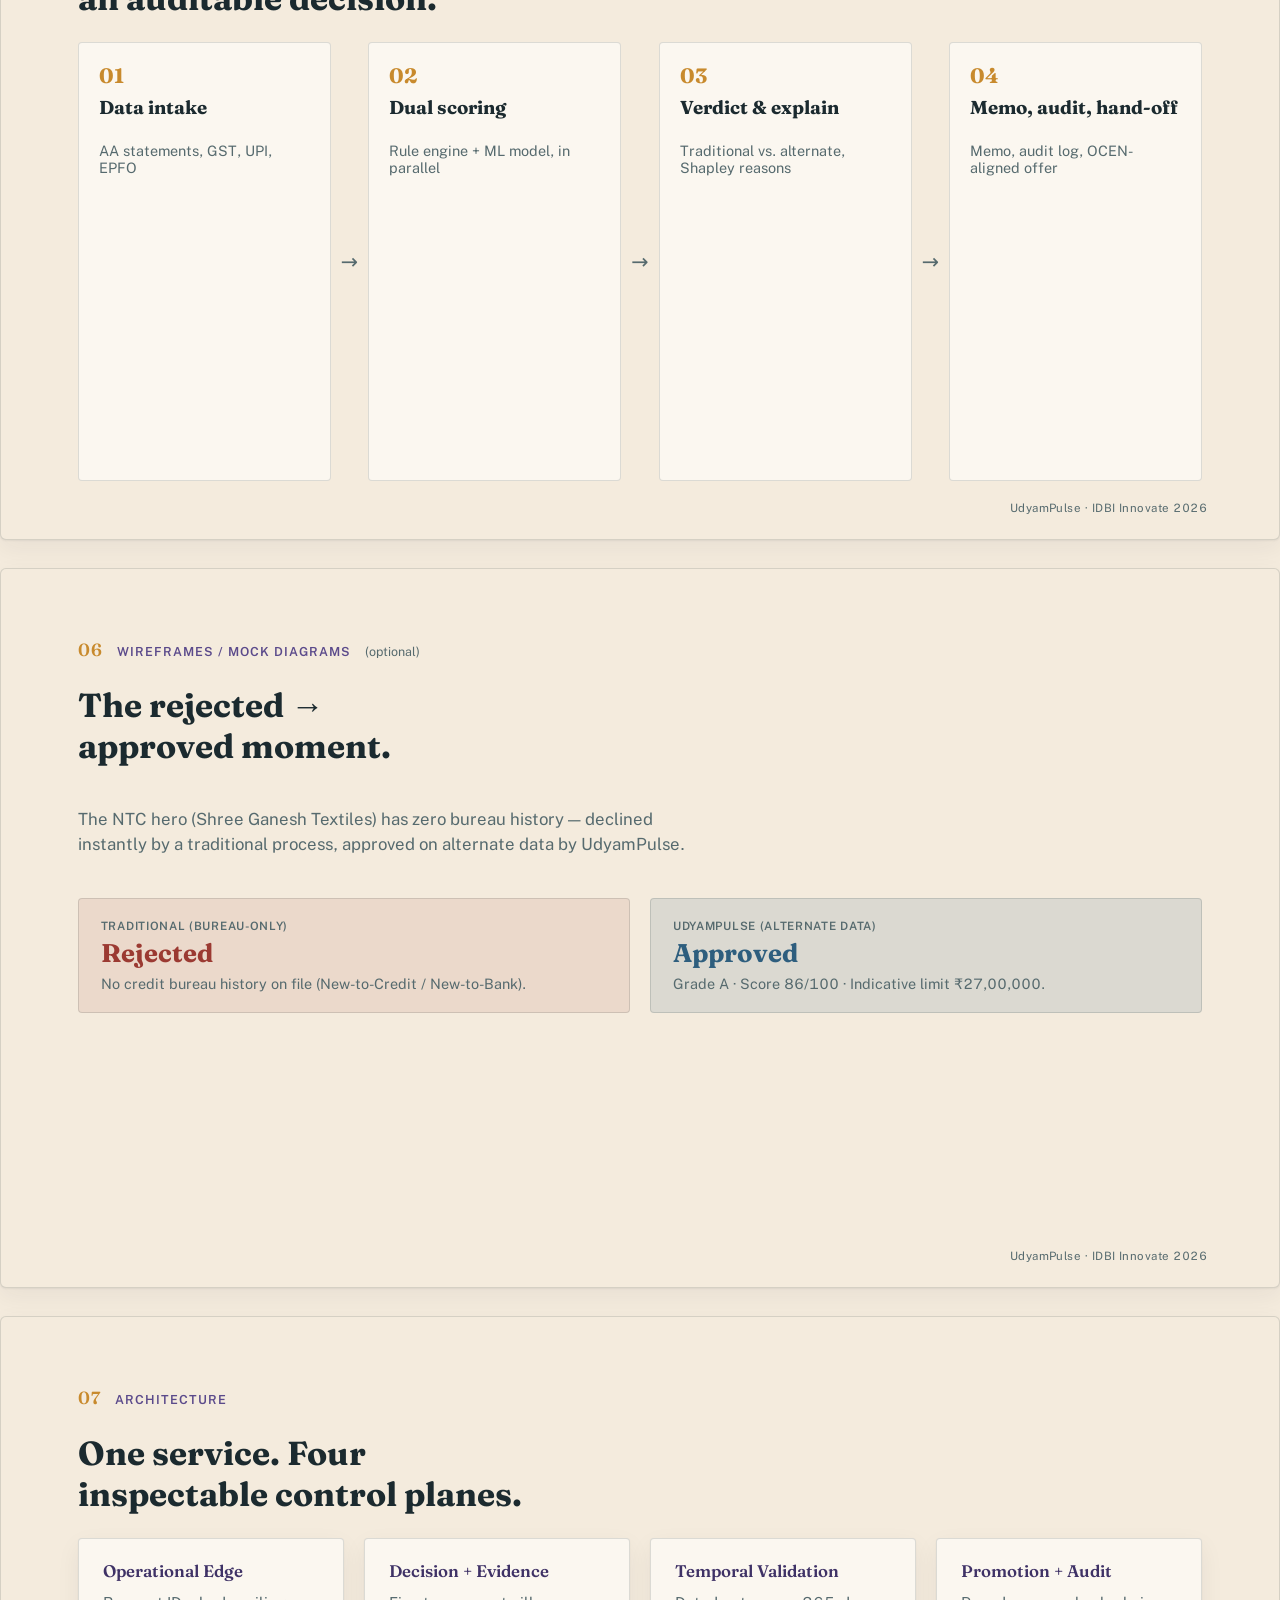
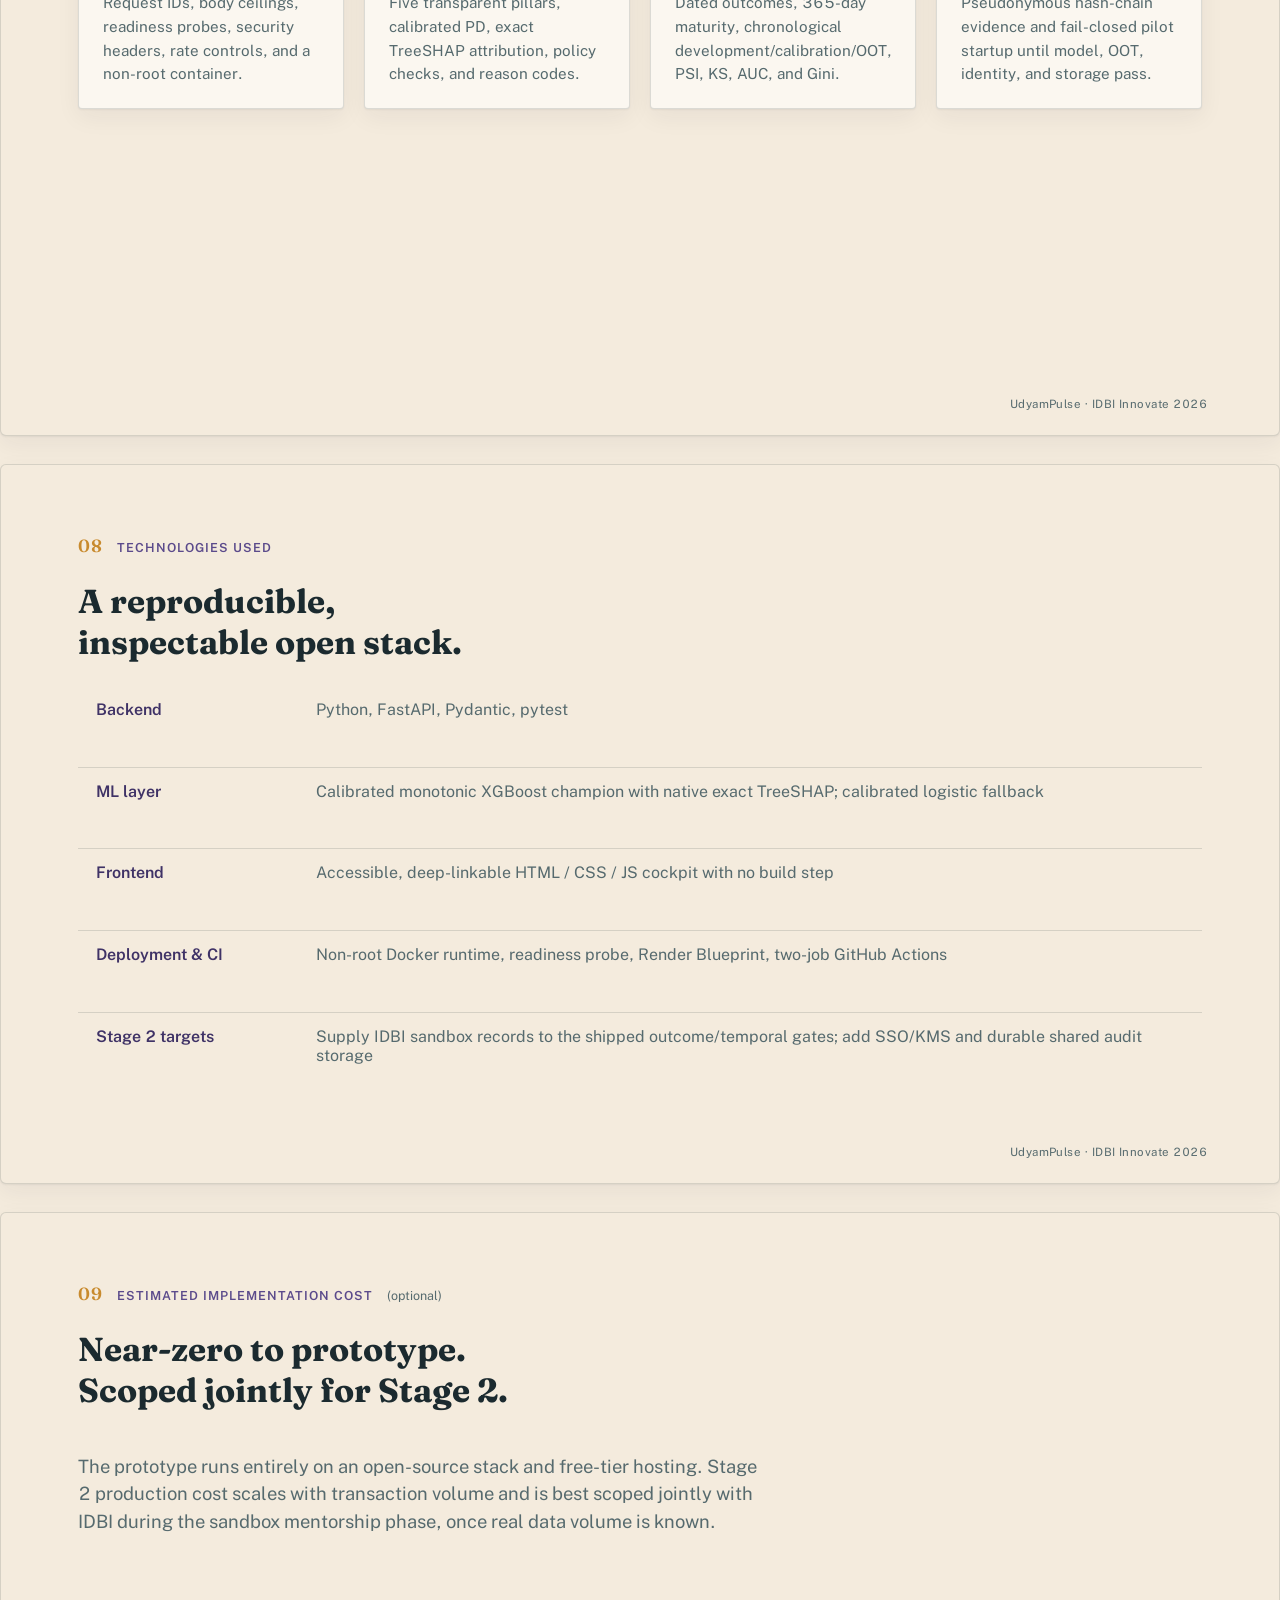
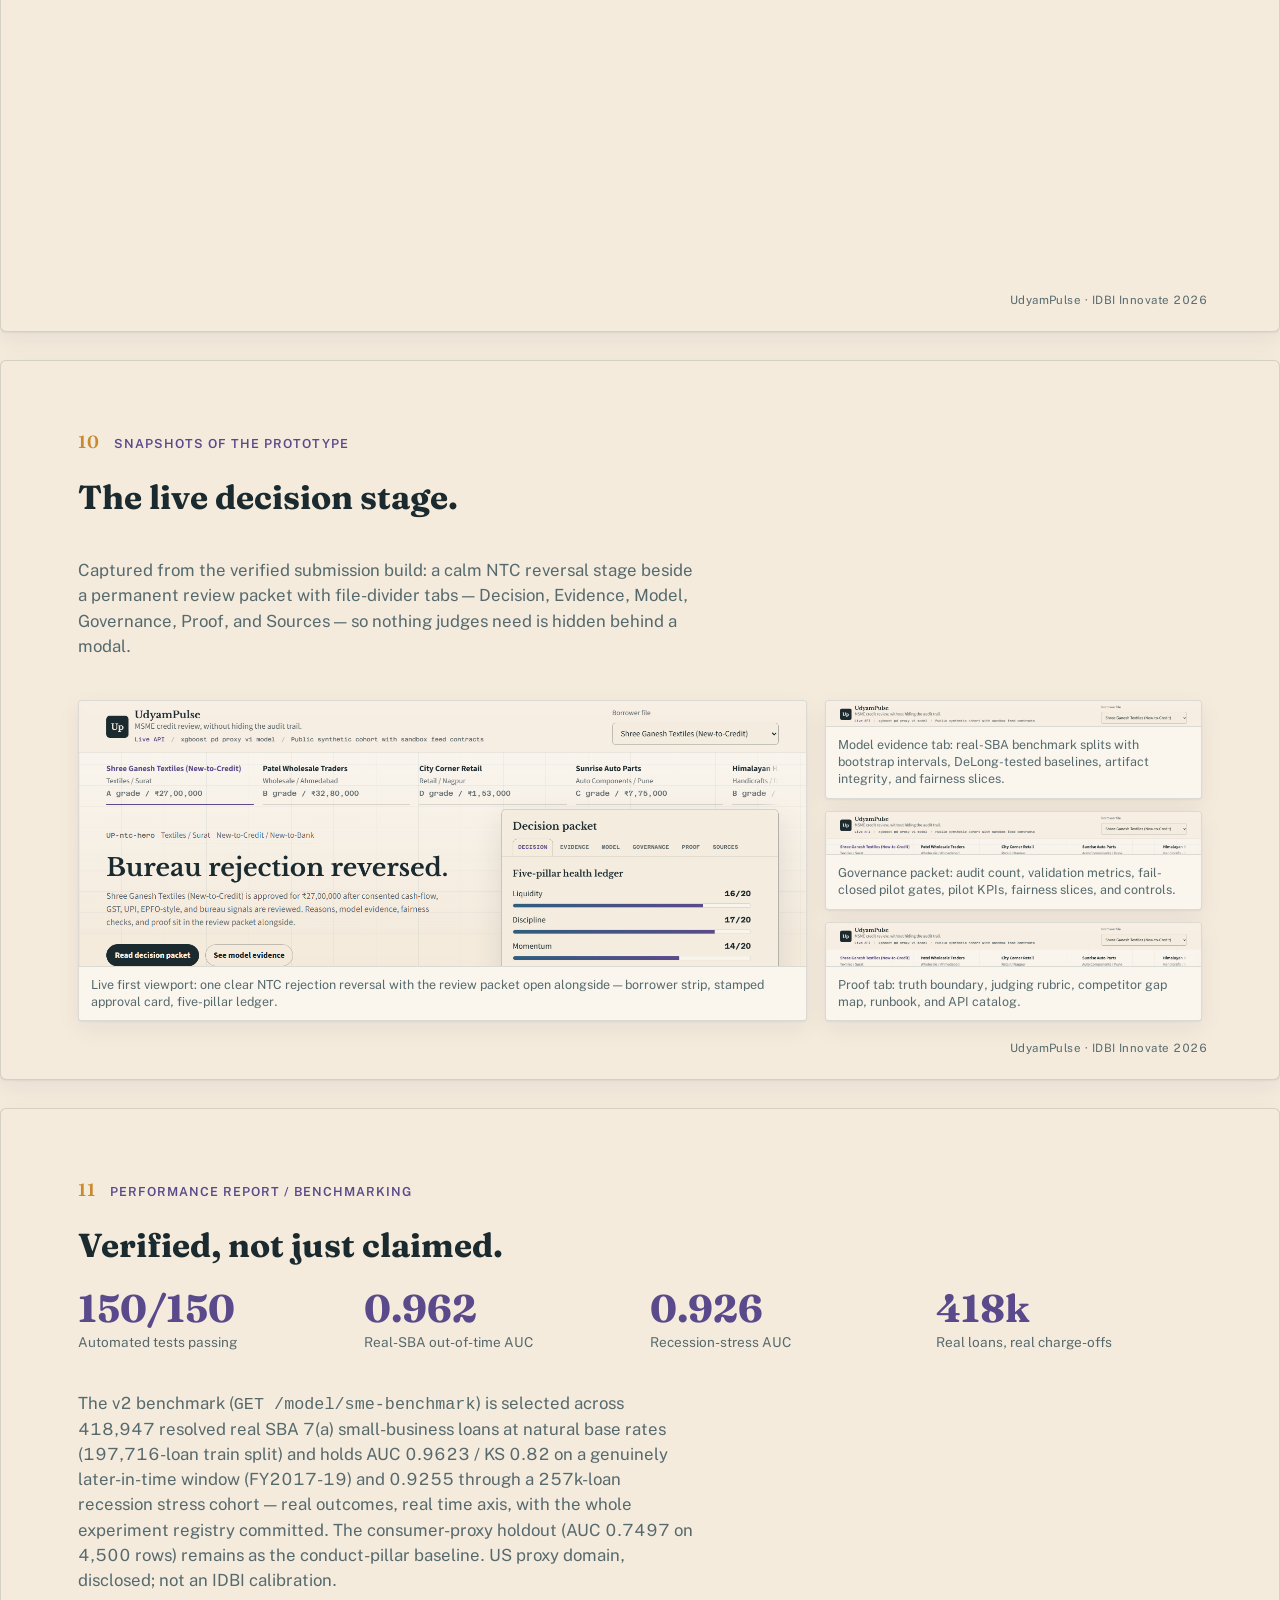
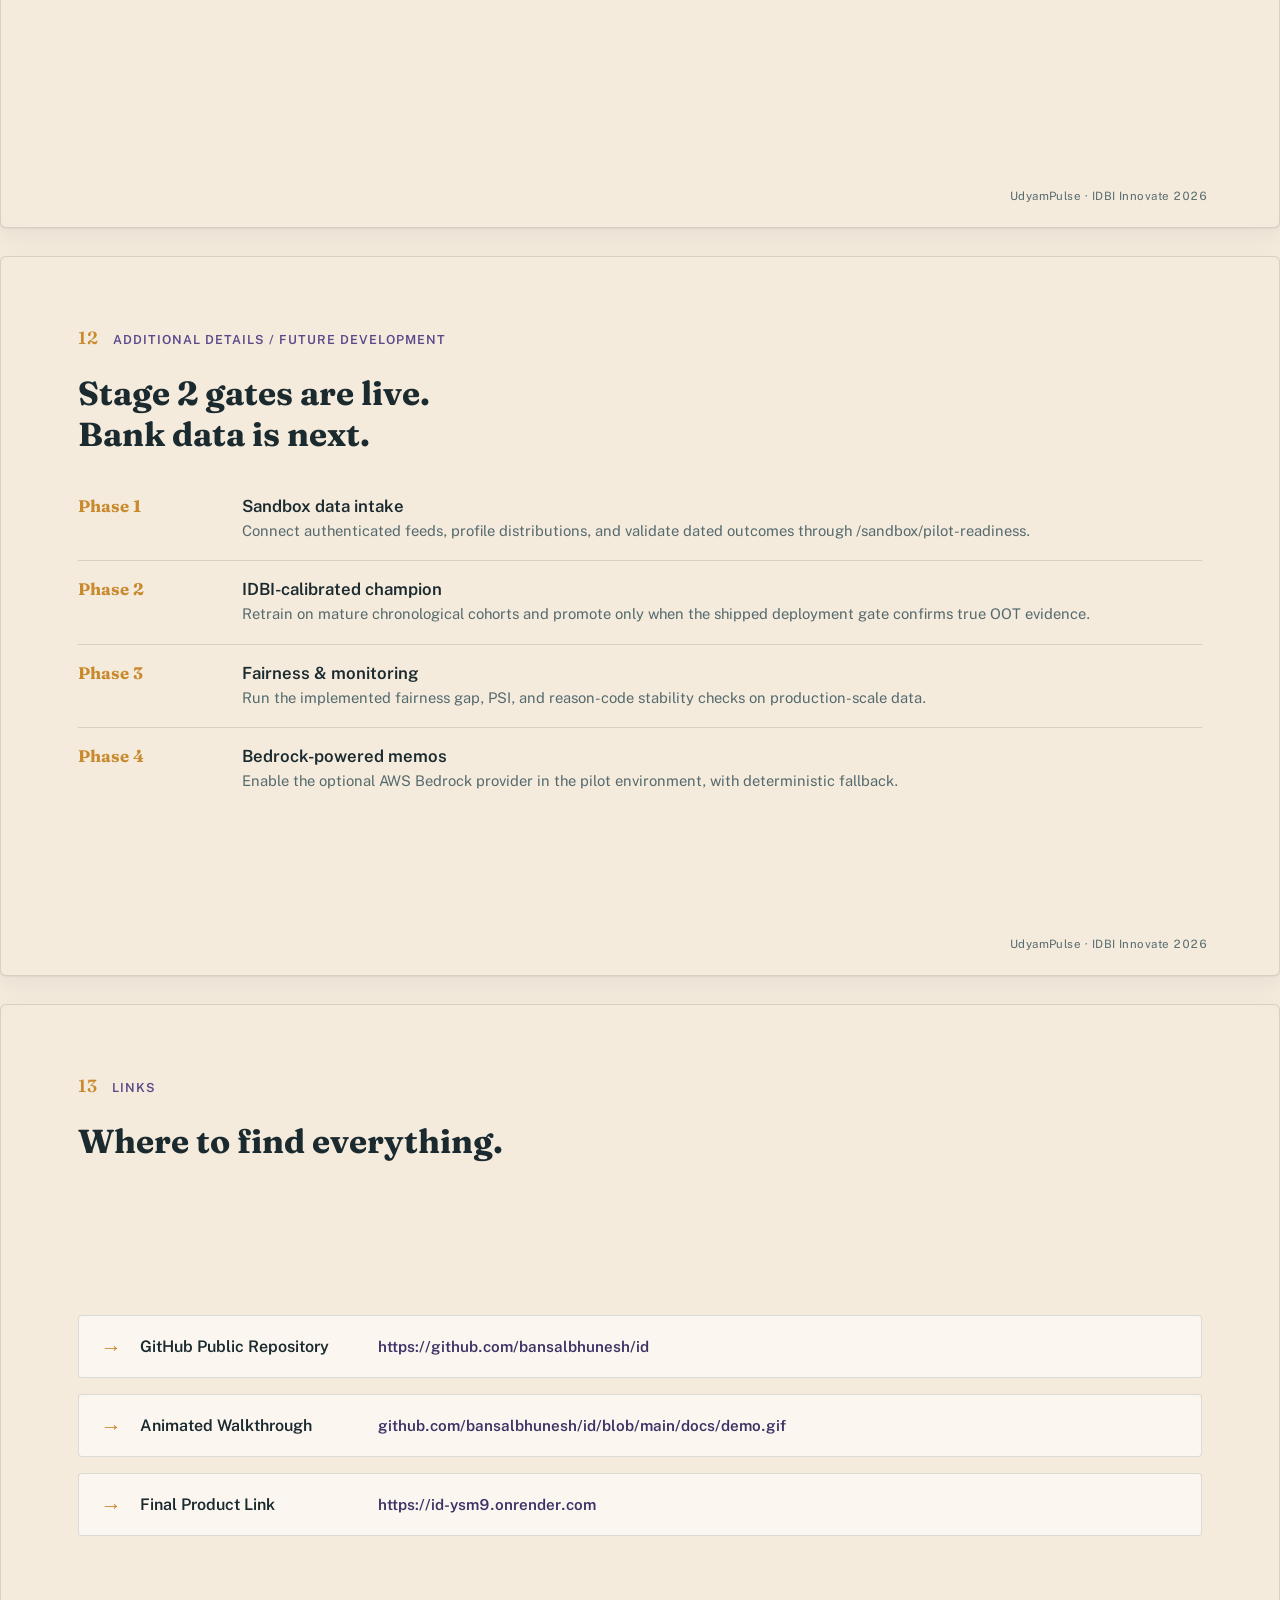
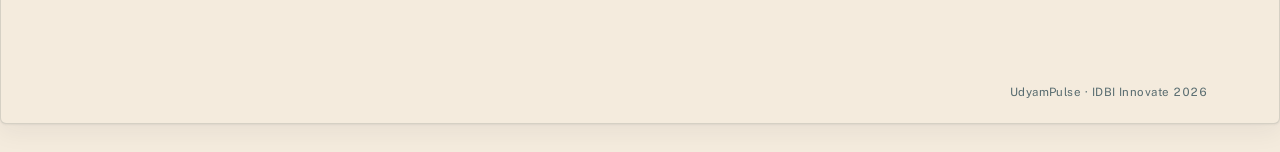
==== commit fedf1c95: "Sync judge surfaces: 150-test count, deterministic-core slide, OCEN hand-off step Deck re-exported h" ====
--- a/docs/deck/index.html
+++ b/docs/deck/index.html
@@ -345,7 +345,7 @@
     <h2>Explainability and auditability, by default.</h2>
     <div class="grid cols-3">
       <div class="card"><span class="tag">Differentiation</span><h3>Beyond a number</h3><p>Most alternate-data scoring tools return a score. UdyamPulse returns a decision a bank can defend to a regulator and a borrower can act on.</p></div>
-      <div class="card"><span class="tag">Approach</span><h3>Two engines, one verdict</h3><p>Independent, cross-checkable scoring methods run side by side and show explicitly what bureau-only underwriting would have decided vs. alternate data.</p></div>
+      <div class="card"><span class="tag">Approach</span><h3>Deterministic core, generative shell</h3><p>No LLM ever sits on the decision path. Independent, cross-checkable scoring engines run side by side; generative text only narrates a decision the deterministic core already made and logged.</p></div>
       <div class="card"><span class="tag">USP</span><h3>The regulatory gap</h3><p>Of 127 AI-using regulated entities surveyed, only 15 use SHAP/LIME explainability and only 18 keep audit logs (RBI). UdyamPulse ships both by default.</p></div>
     </div>
     <div class="footer-mark">UdyamPulse · IDBI Innovate 2026</div>
@@ -373,7 +373,7 @@
       <div class="flow-arrow">→</div>
       <div class="flow-step"><span class="step-num">03</span><h3>Verdict & explain</h3><p style="color:var(--ink-muted);font-size:0.9rem;">Traditional vs. alternate, Shapley reasons</p></div>
       <div class="flow-arrow">→</div>
-      <div class="flow-step"><span class="step-num">04</span><h3>Memo & audit</h3><p style="color:var(--ink-muted);font-size:0.9rem;">Underwriter memo, decision logged</p></div>
+      <div class="flow-step"><span class="step-num">04</span><h3>Memo, audit, hand-off</h3><p style="color:var(--ink-muted);font-size:0.9rem;">Memo, audit log, OCEN-aligned offer</p></div>
     </div>
     <div class="footer-mark">UdyamPulse · IDBI Innovate 2026</div>
   </section>
@@ -460,7 +460,7 @@
     <div class="eyebrow"><span class="num">11</span> Performance Report / Benchmarking</div>
     <h2>Verified, not just claimed.</h2>
     <div class="stat-row">
-      <div class="stat"><div class="value">115/115</div><div class="label">Automated tests passing</div></div>
+      <div class="stat"><div class="value">150/150</div><div class="label">Automated tests passing</div></div>
       <div class="stat"><div class="value">0.962</div><div class="label">Real-SBA out-of-time AUC</div></div>
       <div class="stat"><div class="value">0.926</div><div class="label">Recession-stress AUC</div></div>
       <div class="stat"><div class="value">418k</div><div class="label">Real loans, real charge-offs</div></div>
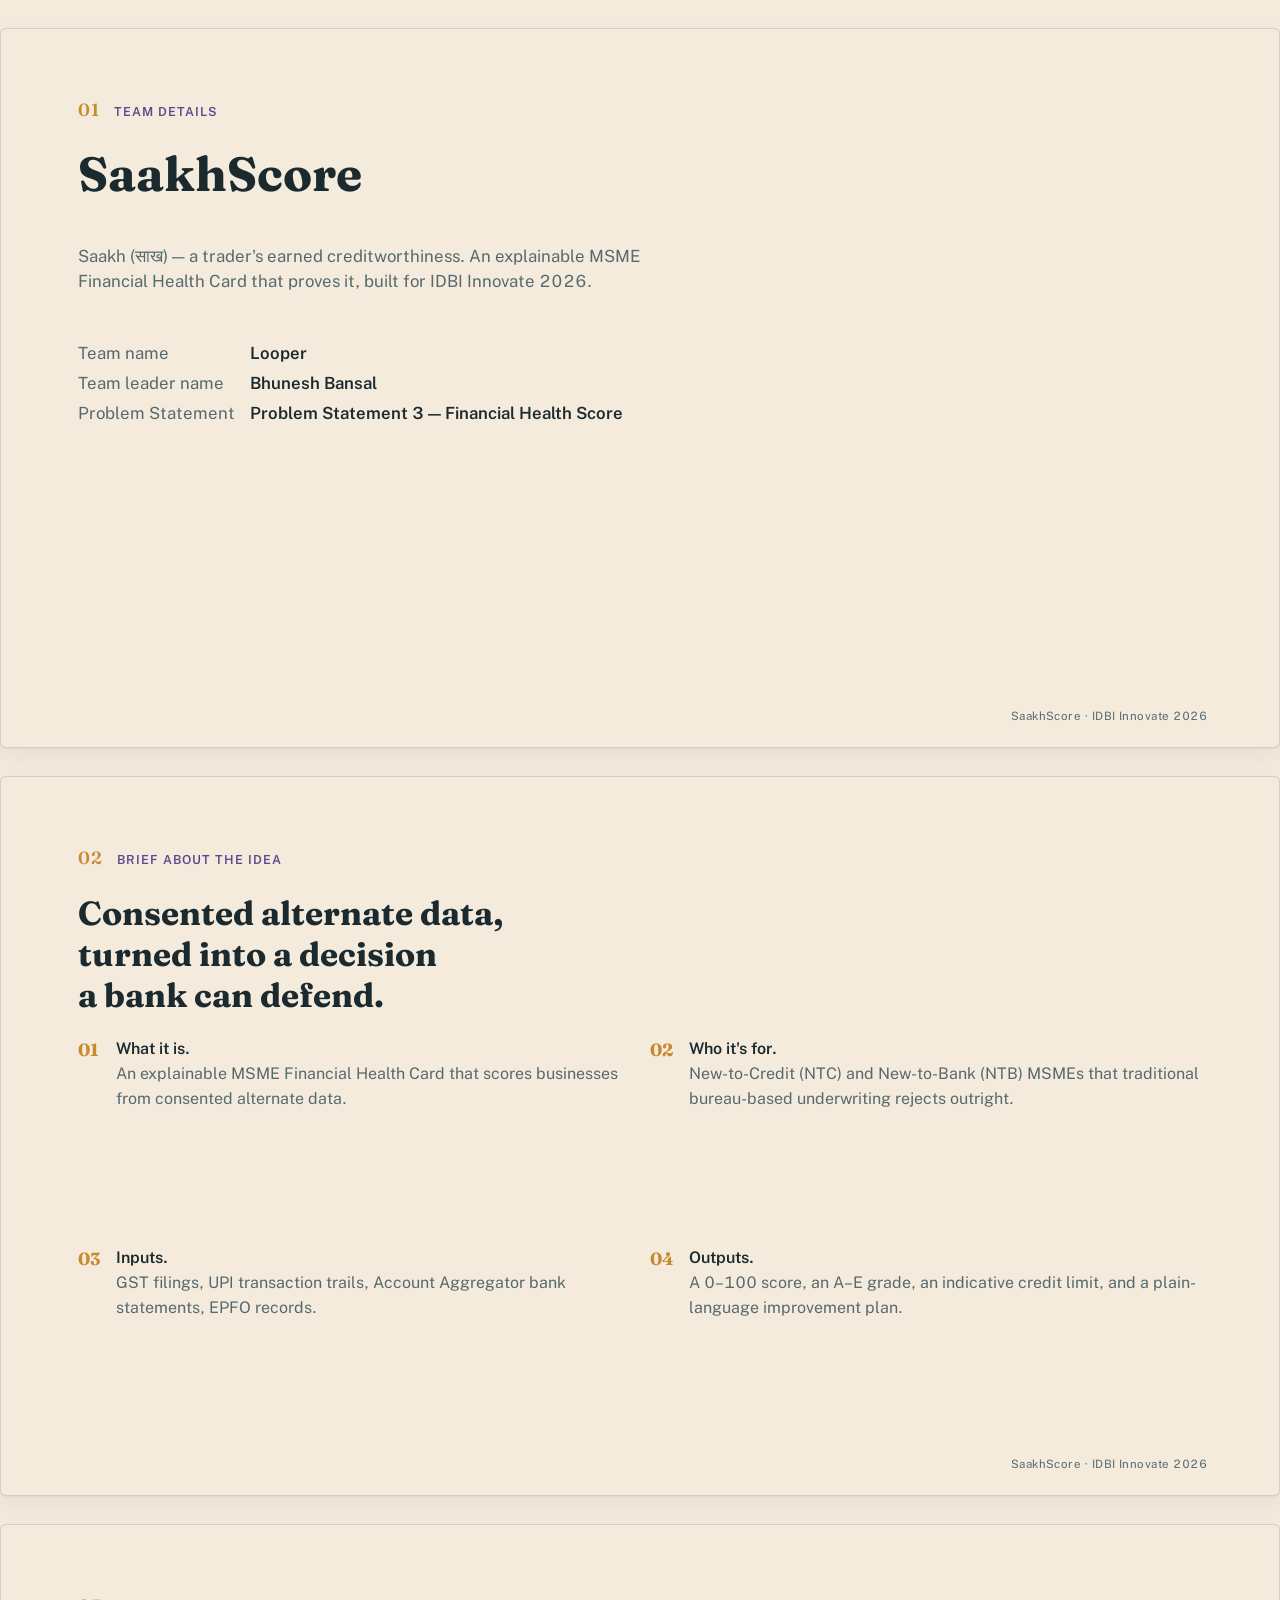
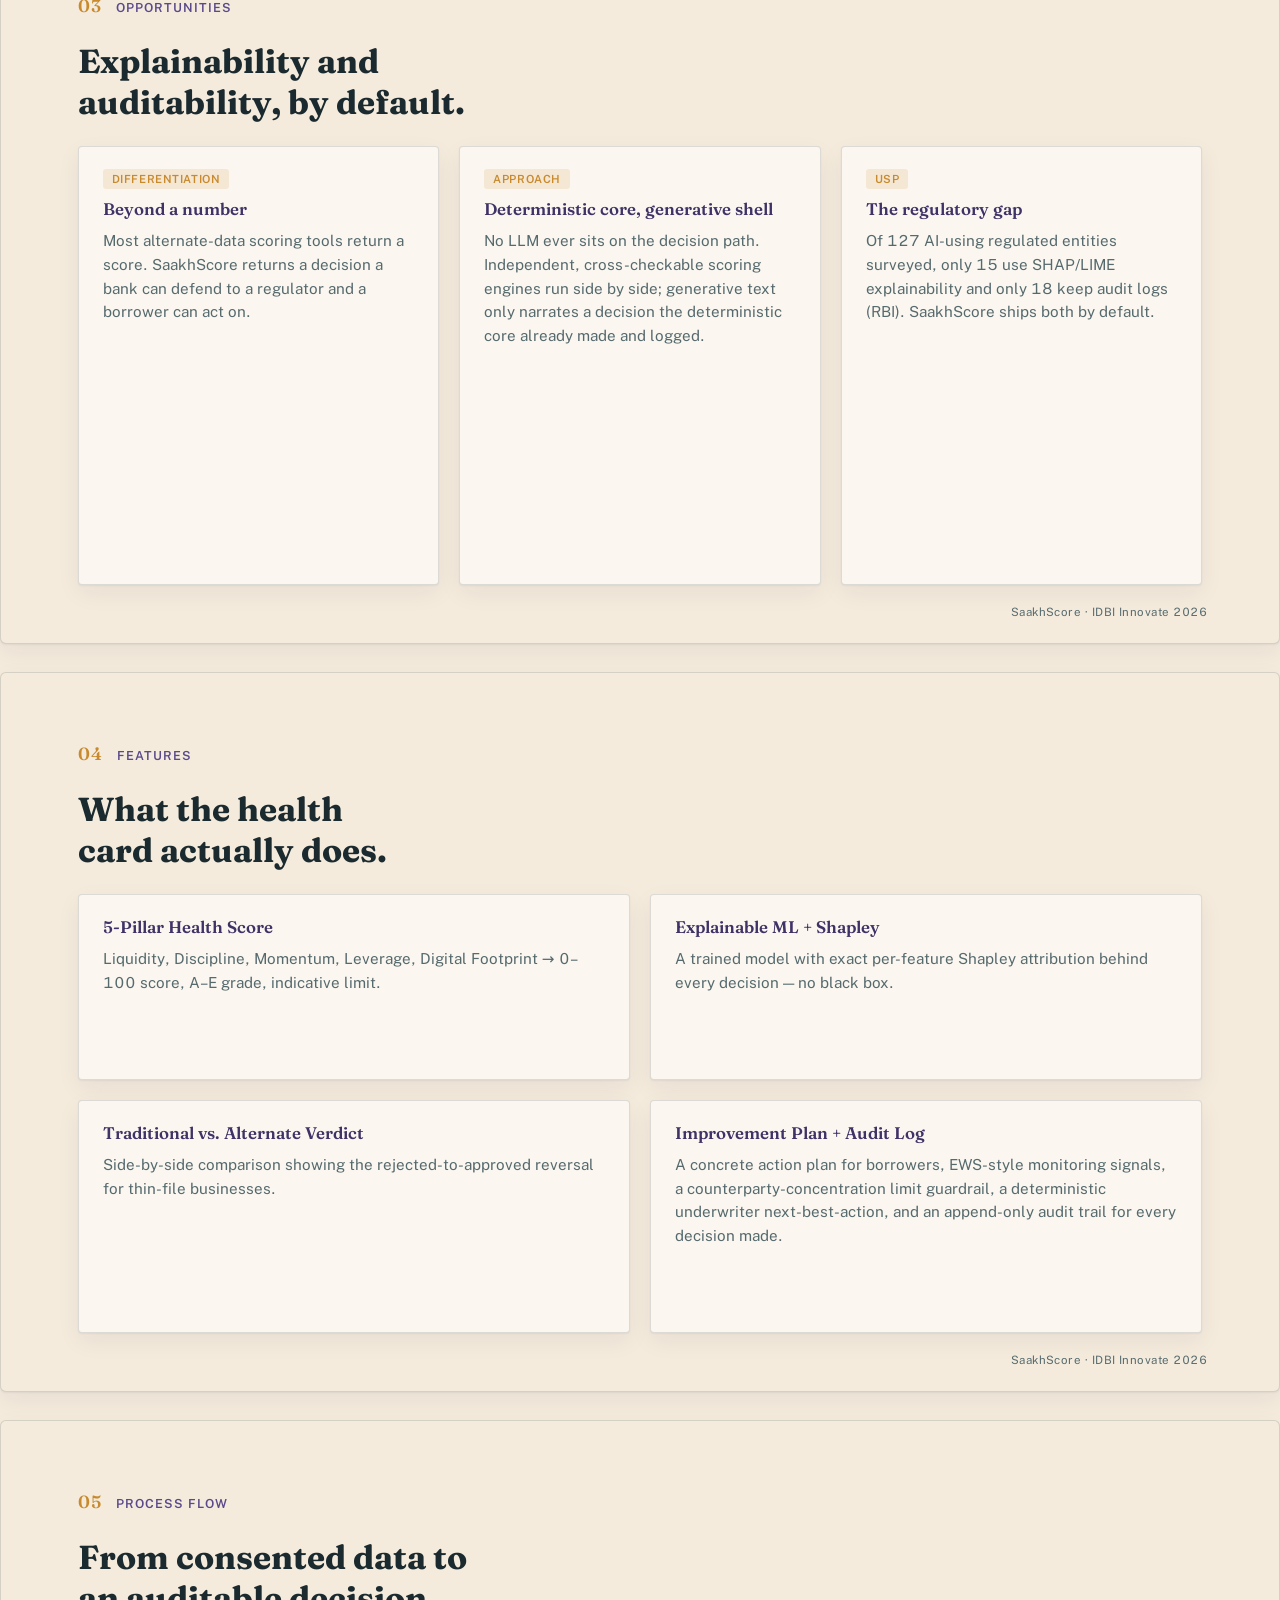
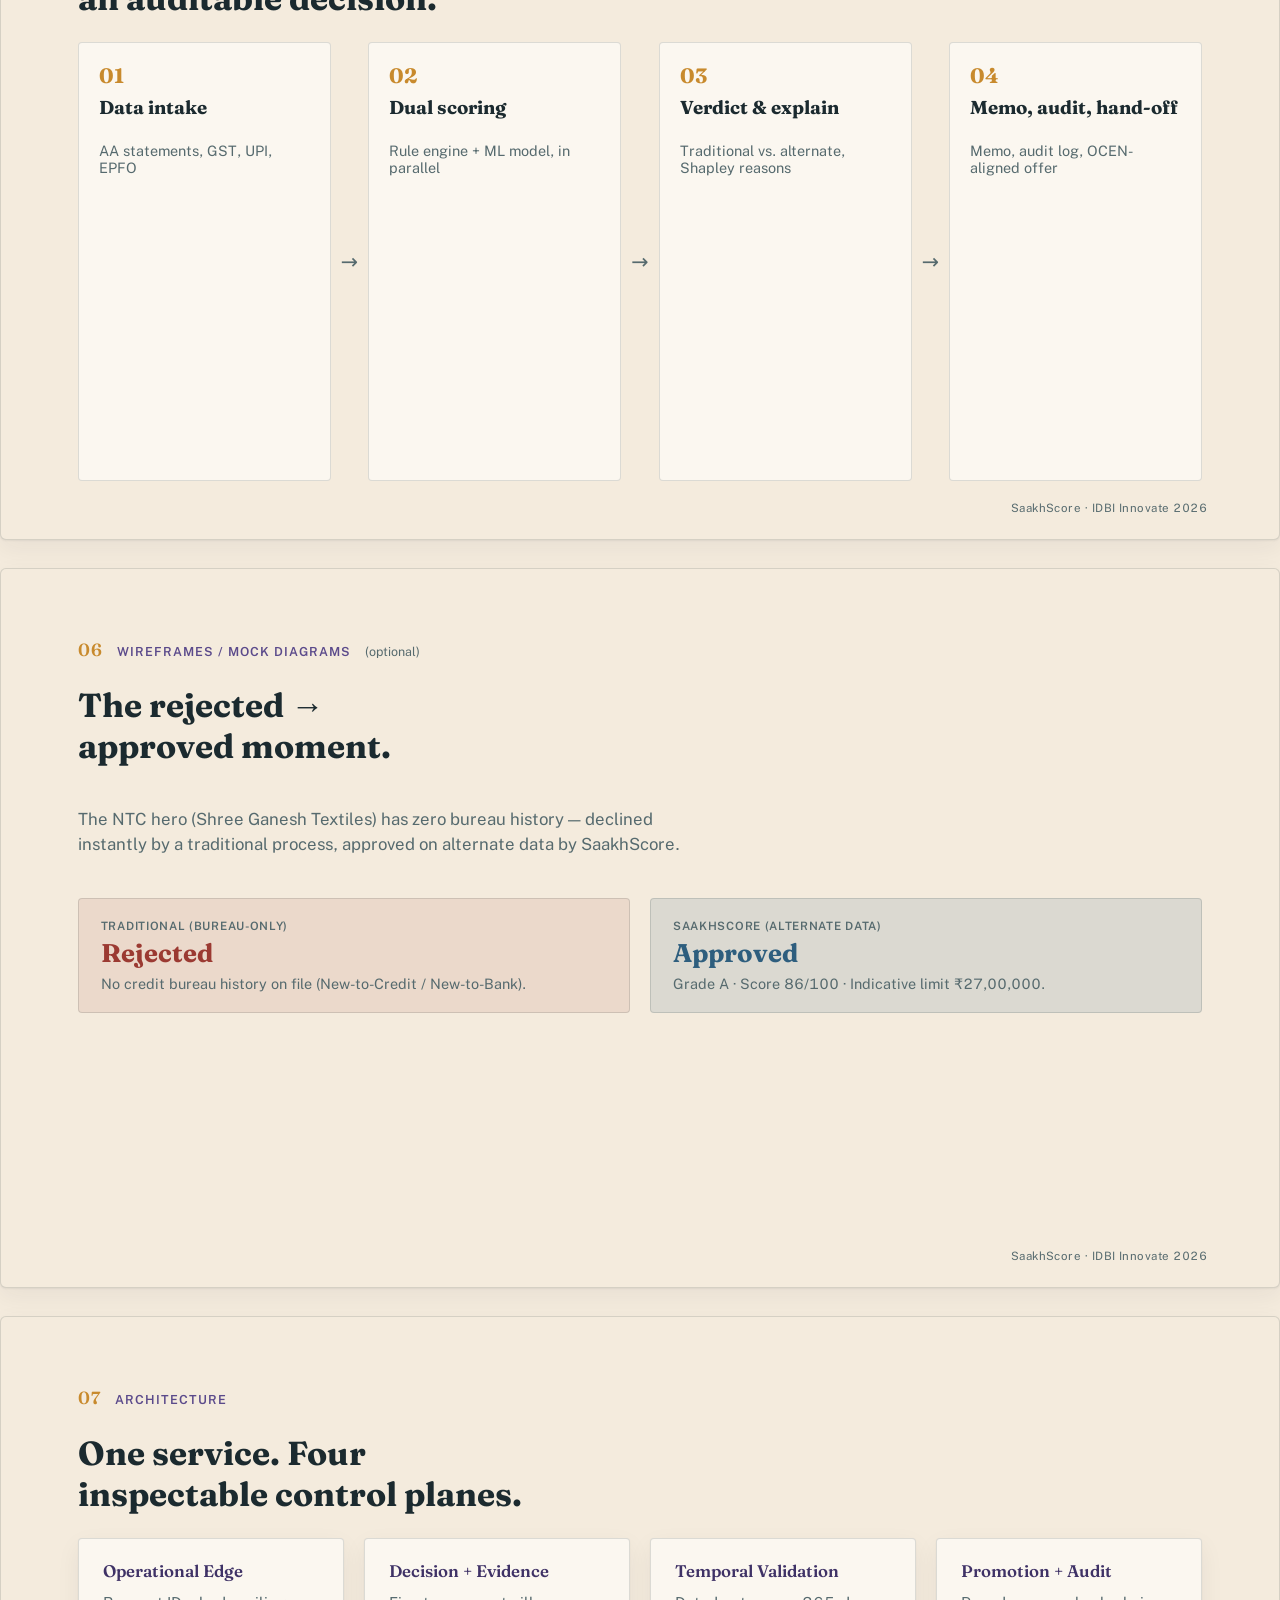
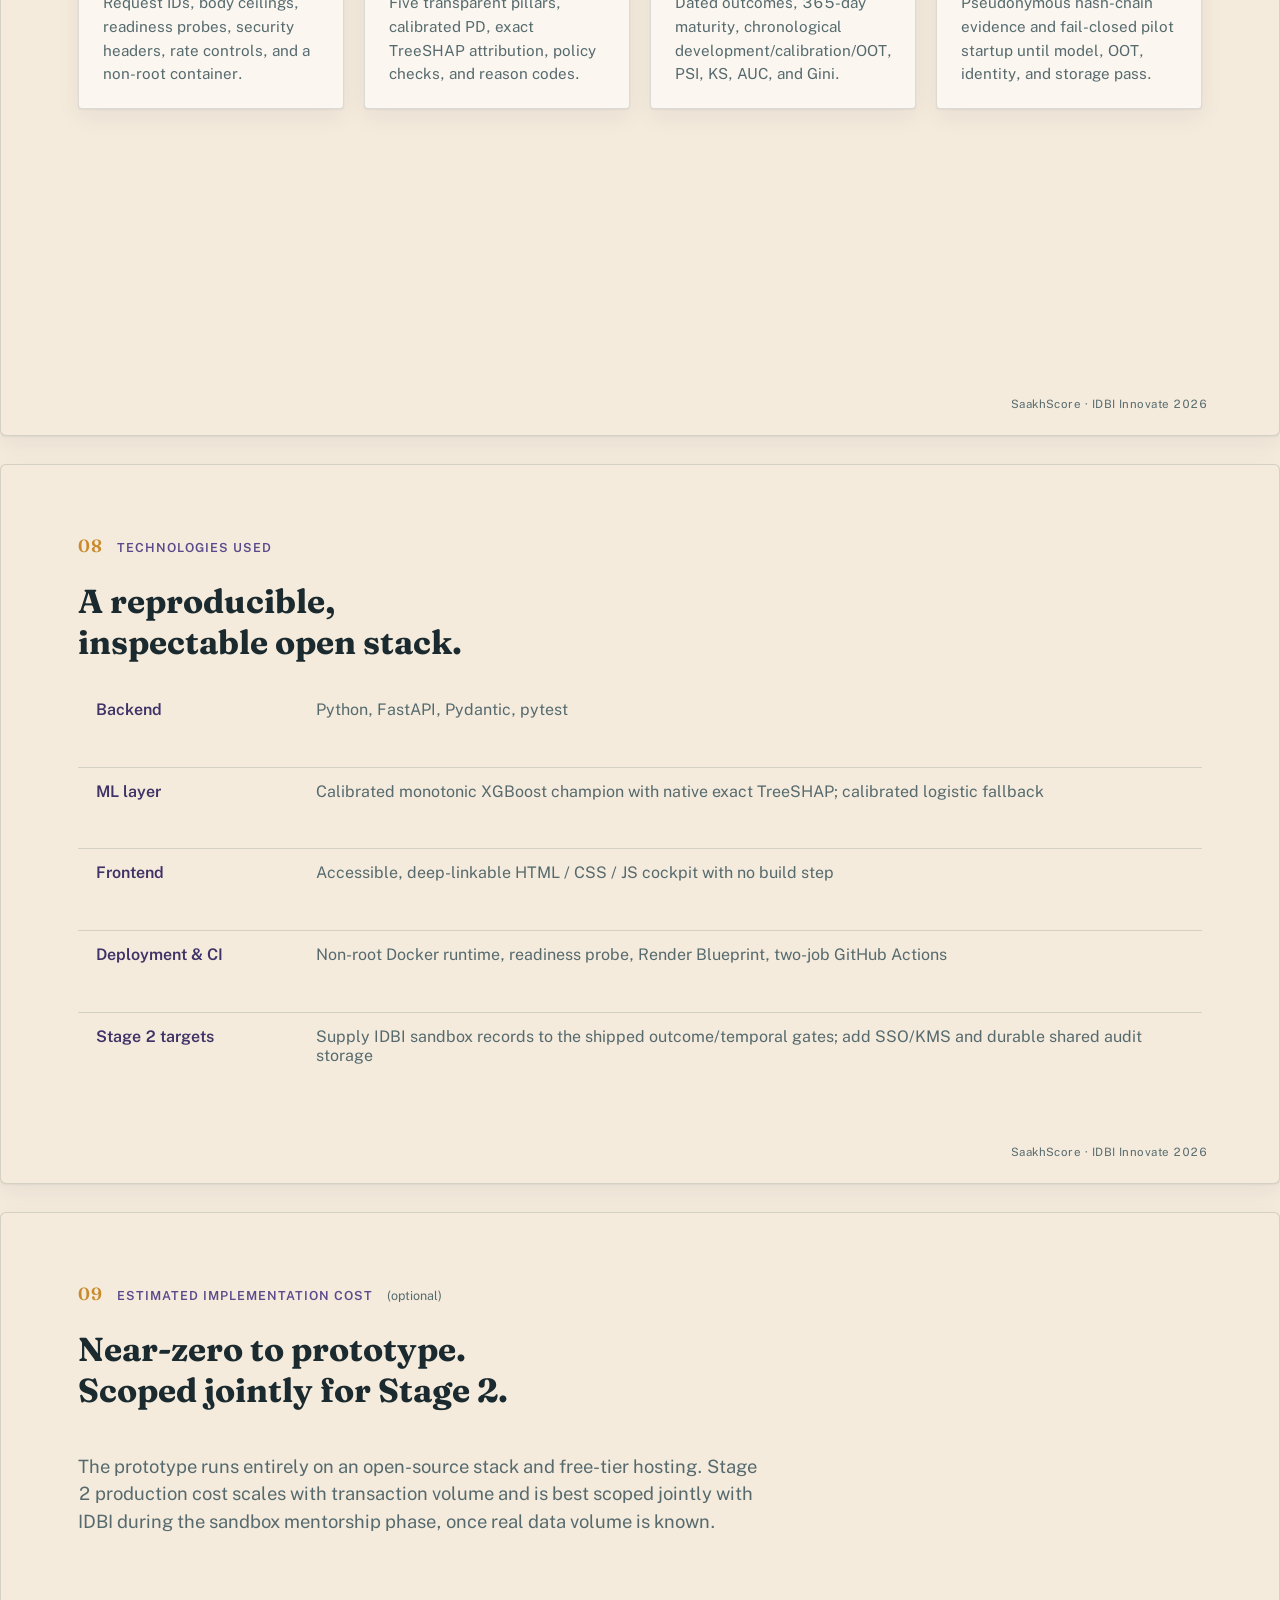
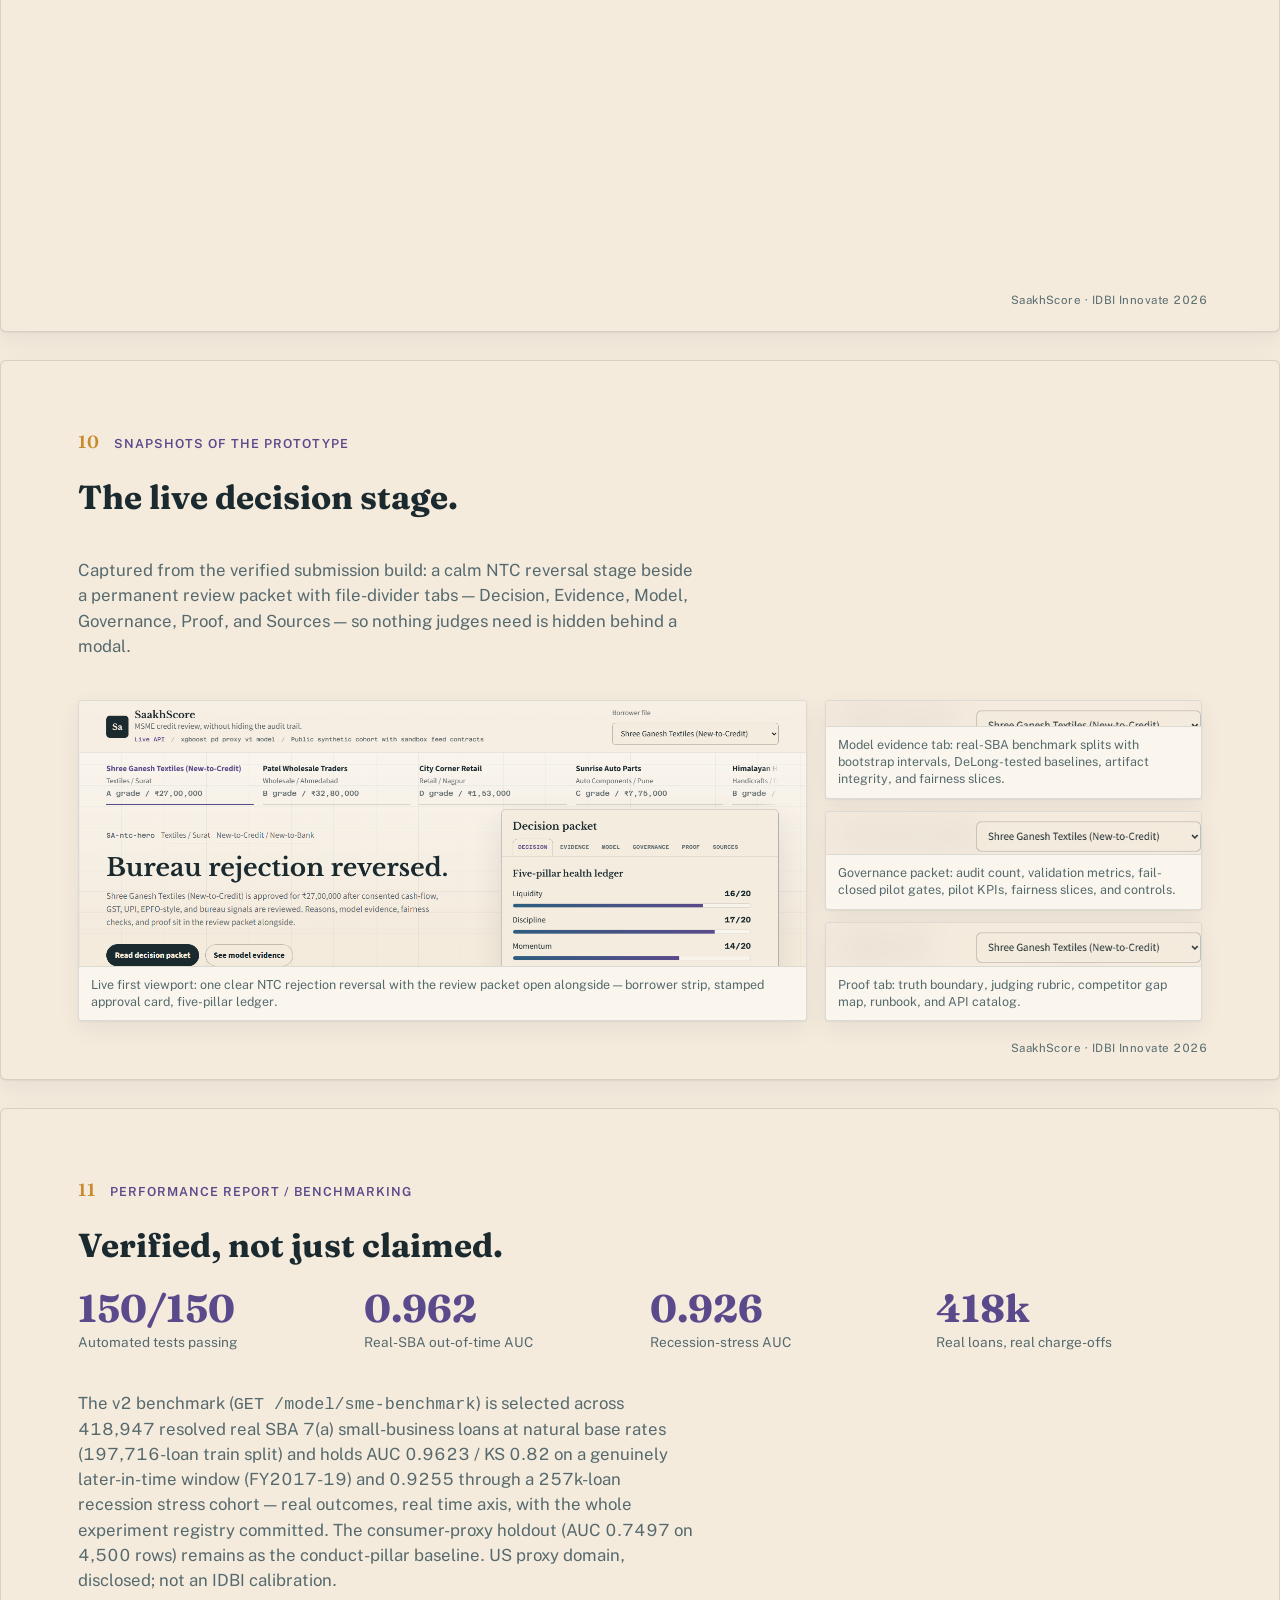
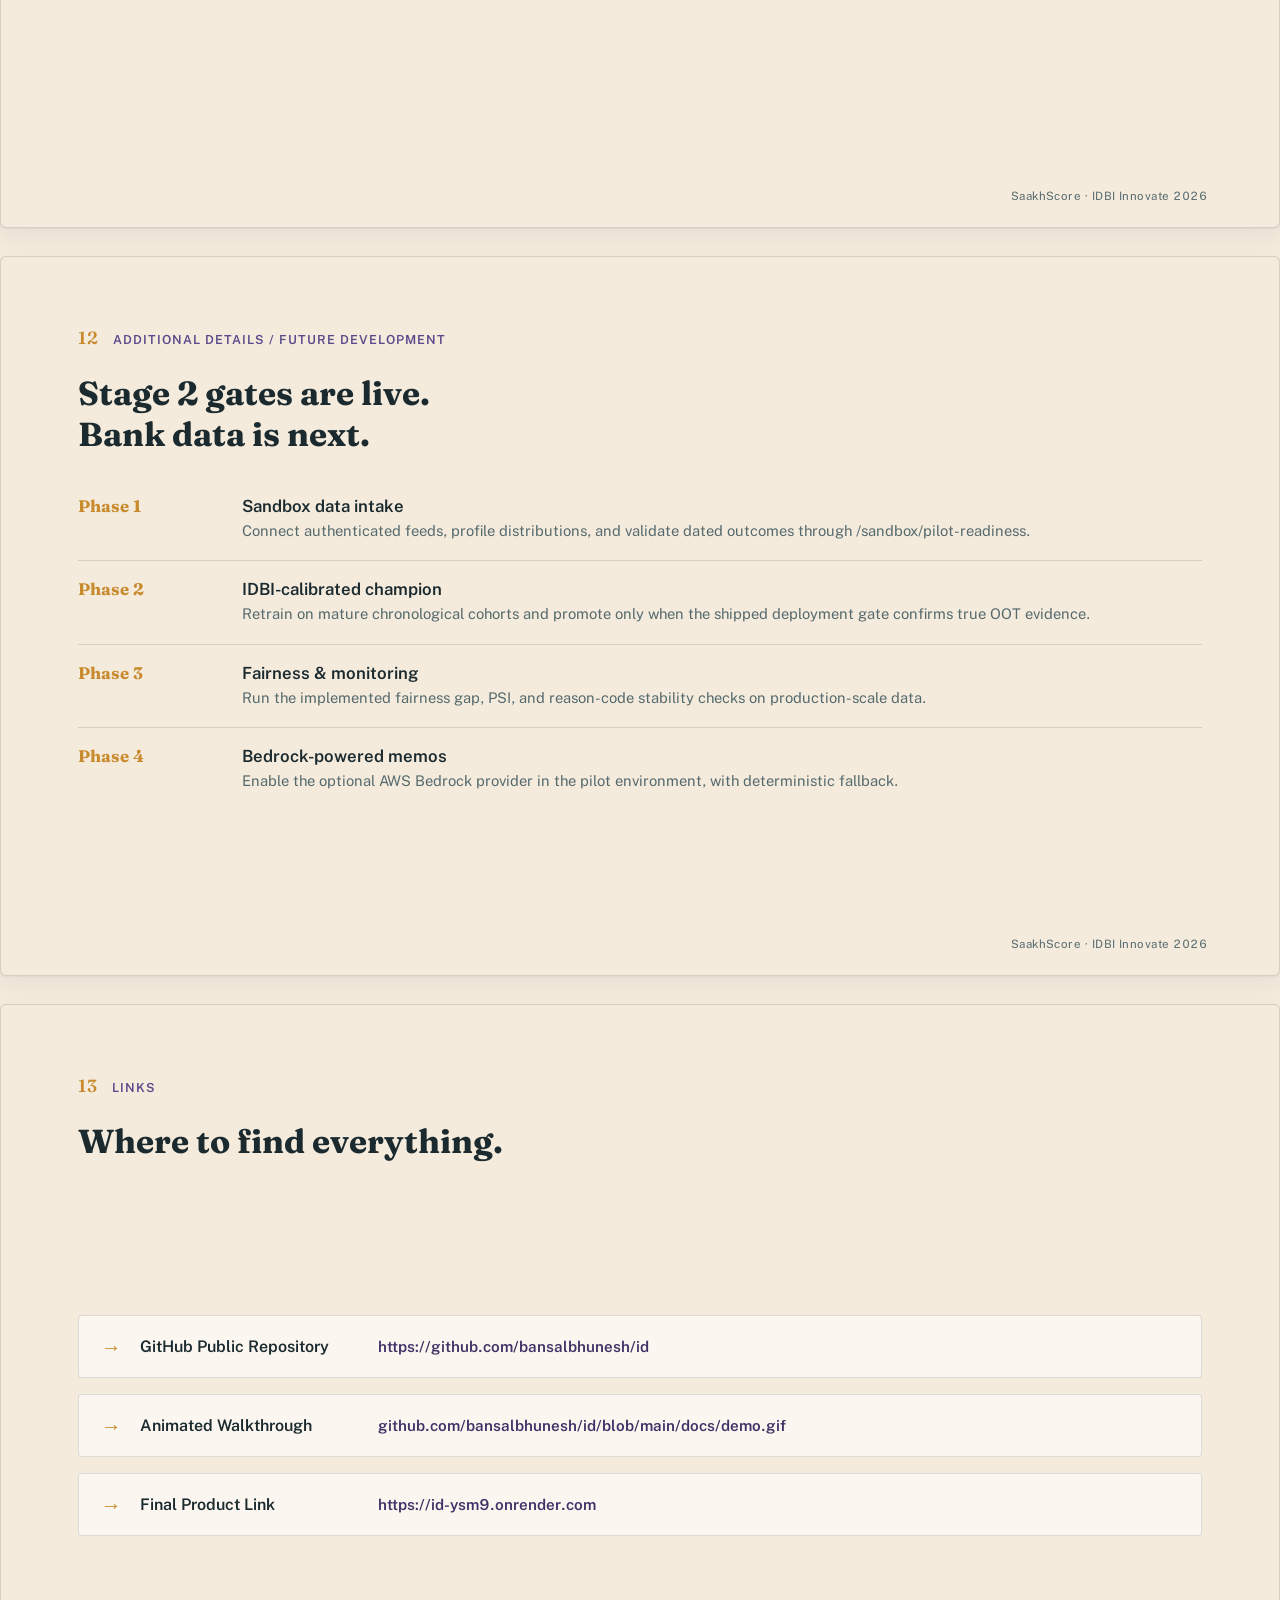
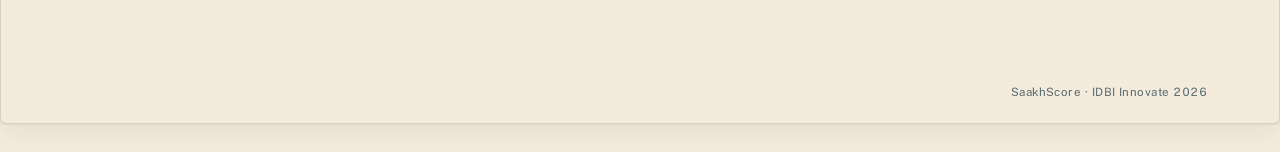
==== commit 9a758356: "Rebrand to SaakhScore Saakh (साख) is a trader's earned creditworthiness -- the domain word for what " ====
--- a/docs/deck/index.html
+++ b/docs/deck/index.html
@@ -2,7 +2,7 @@
 <html lang="en">
 <head>
 <meta charset="utf-8" />
-<title>UdyamPulse — IDBI Innovate 2026 Submission Deck</title>
+<title>SaakhScore — IDBI Innovate 2026 Submission Deck</title>
 <style>
 @font-face {
   font-family: 'Fraunces';
@@ -318,14 +318,14 @@
 
   <section class="slide">
     <div class="eyebrow"><span class="num">01</span> Team Details</div>
-    <h2 style="font-size:3rem;">UdyamPulse</h2>
-    <p class="kicker">An explainable MSME Financial Health Card built for IDBI Innovate 2026.</p>
+    <h2 style="font-size:3rem;">SaakhScore</h2>
+    <p class="kicker">Saakh (साख) — a trader's earned creditworthiness. An explainable MSME Financial Health Card that proves it, built for IDBI Innovate 2026.</p>
     <div class="team-block">
       <div class="row"><span class="k">Team name</span><span class="v">Looper</span></div>
       <div class="row"><span class="k">Team leader name</span><span class="v">Bhunesh Bansal</span></div>
       <div class="row"><span class="k">Problem Statement</span><span class="v">Problem Statement 3 — Financial Health Score</span></div>
     </div>
-    <div class="footer-mark">UdyamPulse · IDBI Innovate 2026</div>
+    <div class="footer-mark">SaakhScore · IDBI Innovate 2026</div>
   </section>
 
   <section class="slide">
@@ -337,18 +337,18 @@
       <div class="brief-item"><span class="idx">03</span><div><strong>Inputs.</strong><p>GST filings, UPI transaction trails, Account Aggregator bank statements, EPFO records.</p></div></div>
       <div class="brief-item"><span class="idx">04</span><div><strong>Outputs.</strong><p>A 0–100 score, an A–E grade, an indicative credit limit, and a plain-language improvement plan.</p></div></div>
     </div>
-    <div class="footer-mark">UdyamPulse · IDBI Innovate 2026</div>
+    <div class="footer-mark">SaakhScore · IDBI Innovate 2026</div>
   </section>
 
   <section class="slide">
     <div class="eyebrow"><span class="num">03</span> Opportunities</div>
     <h2>Explainability and auditability, by default.</h2>
     <div class="grid cols-3">
-      <div class="card"><span class="tag">Differentiation</span><h3>Beyond a number</h3><p>Most alternate-data scoring tools return a score. UdyamPulse returns a decision a bank can defend to a regulator and a borrower can act on.</p></div>
+      <div class="card"><span class="tag">Differentiation</span><h3>Beyond a number</h3><p>Most alternate-data scoring tools return a score. SaakhScore returns a decision a bank can defend to a regulator and a borrower can act on.</p></div>
       <div class="card"><span class="tag">Approach</span><h3>Deterministic core, generative shell</h3><p>No LLM ever sits on the decision path. Independent, cross-checkable scoring engines run side by side; generative text only narrates a decision the deterministic core already made and logged.</p></div>
-      <div class="card"><span class="tag">USP</span><h3>The regulatory gap</h3><p>Of 127 AI-using regulated entities surveyed, only 15 use SHAP/LIME explainability and only 18 keep audit logs (RBI). UdyamPulse ships both by default.</p></div>
-    </div>
-    <div class="footer-mark">UdyamPulse · IDBI Innovate 2026</div>
+      <div class="card"><span class="tag">USP</span><h3>The regulatory gap</h3><p>Of 127 AI-using regulated entities surveyed, only 15 use SHAP/LIME explainability and only 18 keep audit logs (RBI). SaakhScore ships both by default.</p></div>
+    </div>
+    <div class="footer-mark">SaakhScore · IDBI Innovate 2026</div>
   </section>
 
   <section class="slide">
@@ -360,7 +360,7 @@
       <div class="card"><h3>Traditional vs. Alternate Verdict</h3><p>Side-by-side comparison showing the rejected-to-approved reversal for thin-file businesses.</p></div>
       <div class="card"><h3>Improvement Plan + Audit Log</h3><p>A concrete action plan for borrowers, EWS-style monitoring signals, a counterparty-concentration limit guardrail, a deterministic underwriter next-best-action, and an append-only audit trail for every decision made.</p></div>
     </div>
-    <div class="footer-mark">UdyamPulse · IDBI Innovate 2026</div>
+    <div class="footer-mark">SaakhScore · IDBI Innovate 2026</div>
   </section>
 
   <section class="slide">
@@ -375,13 +375,13 @@
       <div class="flow-arrow">→</div>
       <div class="flow-step"><span class="step-num">04</span><h3>Memo, audit, hand-off</h3><p style="color:var(--ink-muted);font-size:0.9rem;">Memo, audit log, OCEN-aligned offer</p></div>
     </div>
-    <div class="footer-mark">UdyamPulse · IDBI Innovate 2026</div>
+    <div class="footer-mark">SaakhScore · IDBI Innovate 2026</div>
   </section>
 
   <section class="slide">
     <div class="eyebrow"><span class="num">06</span> Wireframes / Mock Diagrams <span style="font-weight:400;text-transform:none;letter-spacing:0;color:var(--ink-muted);">(optional)</span></div>
     <h2>The rejected → approved moment.</h2>
-    <p class="kicker">The NTC hero (Shree Ganesh Textiles) has zero bureau history — declined instantly by a traditional process, approved on alternate data by UdyamPulse.</p>
+    <p class="kicker">The NTC hero (Shree Ganesh Textiles) has zero bureau history — declined instantly by a traditional process, approved on alternate data by SaakhScore.</p>
     <div class="verdict-row">
       <div class="verdict bad">
         <div class="label">Traditional (bureau-only)</div>
@@ -389,12 +389,12 @@
         <div class="reason">No credit bureau history on file (New-to-Credit / New-to-Bank).</div>
       </div>
       <div class="verdict good">
-        <div class="label">UdyamPulse (alternate data)</div>
+        <div class="label">SaakhScore (alternate data)</div>
         <div class="decision">Approved</div>
         <div class="reason">Grade A · Score 86/100 · Indicative limit ₹27,00,000.</div>
       </div>
     </div>
-    <div class="footer-mark">UdyamPulse · IDBI Innovate 2026</div>
+    <div class="footer-mark">SaakhScore · IDBI Innovate 2026</div>
   </section>
 
   <section class="slide">
@@ -406,7 +406,7 @@
       <div class="card"><h3>Temporal Validation</h3><p>Dated outcomes, 365-day maturity, chronological development/calibration/OOT, PSI, KS, AUC, and Gini.</p></div>
       <div class="card"><h3>Promotion + Audit</h3><p>Pseudonymous hash-chain evidence and fail-closed pilot startup until model, OOT, identity, and storage pass.</p></div>
     </div>
-    <div class="footer-mark">UdyamPulse · IDBI Innovate 2026</div>
+    <div class="footer-mark">SaakhScore · IDBI Innovate 2026</div>
   </section>
 
   <section class="slide">
@@ -419,14 +419,14 @@
       <tr><td>Deployment &amp; CI</td><td>Non-root Docker runtime, readiness probe, Render Blueprint, two-job GitHub Actions</td></tr>
       <tr><td>Stage 2 targets</td><td>Supply IDBI sandbox records to the shipped outcome/temporal gates; add SSO/KMS and durable shared audit storage</td></tr>
     </table>
-    <div class="footer-mark">UdyamPulse · IDBI Innovate 2026</div>
+    <div class="footer-mark">SaakhScore · IDBI Innovate 2026</div>
   </section>
 
   <section class="slide">
     <div class="eyebrow"><span class="num">09</span> Estimated Implementation Cost <span style="font-weight:400;text-transform:none;letter-spacing:0;color:var(--ink-muted);">(optional)</span></div>
     <h2>Near-zero to prototype. Scoped jointly for Stage 2.</h2>
     <p class="kicker" style="font-size:1.15rem;">The prototype runs entirely on an open-source stack and free-tier hosting. Stage 2 production cost scales with transaction volume and is best scoped jointly with IDBI during the sandbox mentorship phase, once real data volume is known.</p>
-    <div class="footer-mark">UdyamPulse · IDBI Innovate 2026</div>
+    <div class="footer-mark">SaakhScore · IDBI Innovate 2026</div>
   </section>
 
   <section class="slide">
@@ -435,7 +435,7 @@
     <p class="kicker">Captured from the verified submission build: a calm NTC reversal stage beside a permanent review packet with file-divider tabs — Decision, Evidence, Model, Governance, Proof, and Sources — so nothing judges need is hidden behind a modal.</p>
     <div class="snapshot-grid">
       <figure class="shot-frame featured">
-        <img src="assets/live-cockpit-viewport.png" alt="UdyamPulse two-rail workspace: decision stage with stamped approval card beside the open review packet" />
+        <img src="assets/live-cockpit-viewport.png" alt="SaakhScore two-rail workspace: decision stage with stamped approval card beside the open review packet" />
         <figcaption class="shot-caption">Live first viewport: one clear NTC rejection reversal with the review packet open alongside — borrower strip, stamped approval card, five-pillar ledger.</figcaption>
       </figure>
       <div class="shot-stack">
@@ -453,7 +453,7 @@
         </figure>
       </div>
     </div>
-    <div class="footer-mark">UdyamPulse · IDBI Innovate 2026</div>
+    <div class="footer-mark">SaakhScore · IDBI Innovate 2026</div>
   </section>
 
   <section class="slide">
@@ -466,7 +466,7 @@
       <div class="stat"><div class="value">418k</div><div class="label">Real loans, real charge-offs</div></div>
     </div>
     <p class="kicker">The v2 benchmark (<code>GET /model/sme-benchmark</code>) is selected across 418,947 resolved real SBA 7(a) small-business loans at natural base rates (197,716-loan train split) and holds AUC 0.9623 / KS 0.82 on a genuinely later-in-time window (FY2017-19) and 0.9255 through a 257k-loan recession stress cohort — real outcomes, real time axis, with the whole experiment registry committed. The consumer-proxy holdout (AUC 0.7497 on 4,500 rows) remains as the conduct-pillar baseline. US proxy domain, disclosed; not an IDBI calibration.</p>
-    <div class="footer-mark">UdyamPulse · IDBI Innovate 2026</div>
+    <div class="footer-mark">SaakhScore · IDBI Innovate 2026</div>
   </section>
 
   <section class="slide">
@@ -478,7 +478,7 @@
       <div class="phase"><div class="period">Phase 3</div><div><h4>Fairness &amp; monitoring</h4><p>Run the implemented fairness gap, PSI, and reason-code stability checks on production-scale data.</p></div></div>
       <div class="phase"><div class="period">Phase 4</div><div><h4>Bedrock-powered memos</h4><p>Enable the optional AWS Bedrock provider in the pilot environment, with deterministic fallback.</p></div></div>
     </div>
-    <div class="footer-mark">UdyamPulse · IDBI Innovate 2026</div>
+    <div class="footer-mark">SaakhScore · IDBI Innovate 2026</div>
   </section>
 
   <section class="slide">
@@ -489,7 +489,7 @@
       <div class="link-row"><span class="icon">→</span><span class="link-label">Animated Walkthrough</span><span class="link-value ready"><a href="https://github.com/bansalbhunesh/id/blob/main/docs/demo.gif">github.com/bansalbhunesh/id/blob/main/docs/demo.gif</a></span></div>
       <div class="link-row"><span class="icon">→</span><span class="link-label">Final Product Link</span><span class="link-value ready"><a href="https://id-ysm9.onrender.com">https://id-ysm9.onrender.com</a></span></div>
     </div>
-    <div class="footer-mark">UdyamPulse · IDBI Innovate 2026</div>
+    <div class="footer-mark">SaakhScore · IDBI Innovate 2026</div>
   </section>
 
 </div>
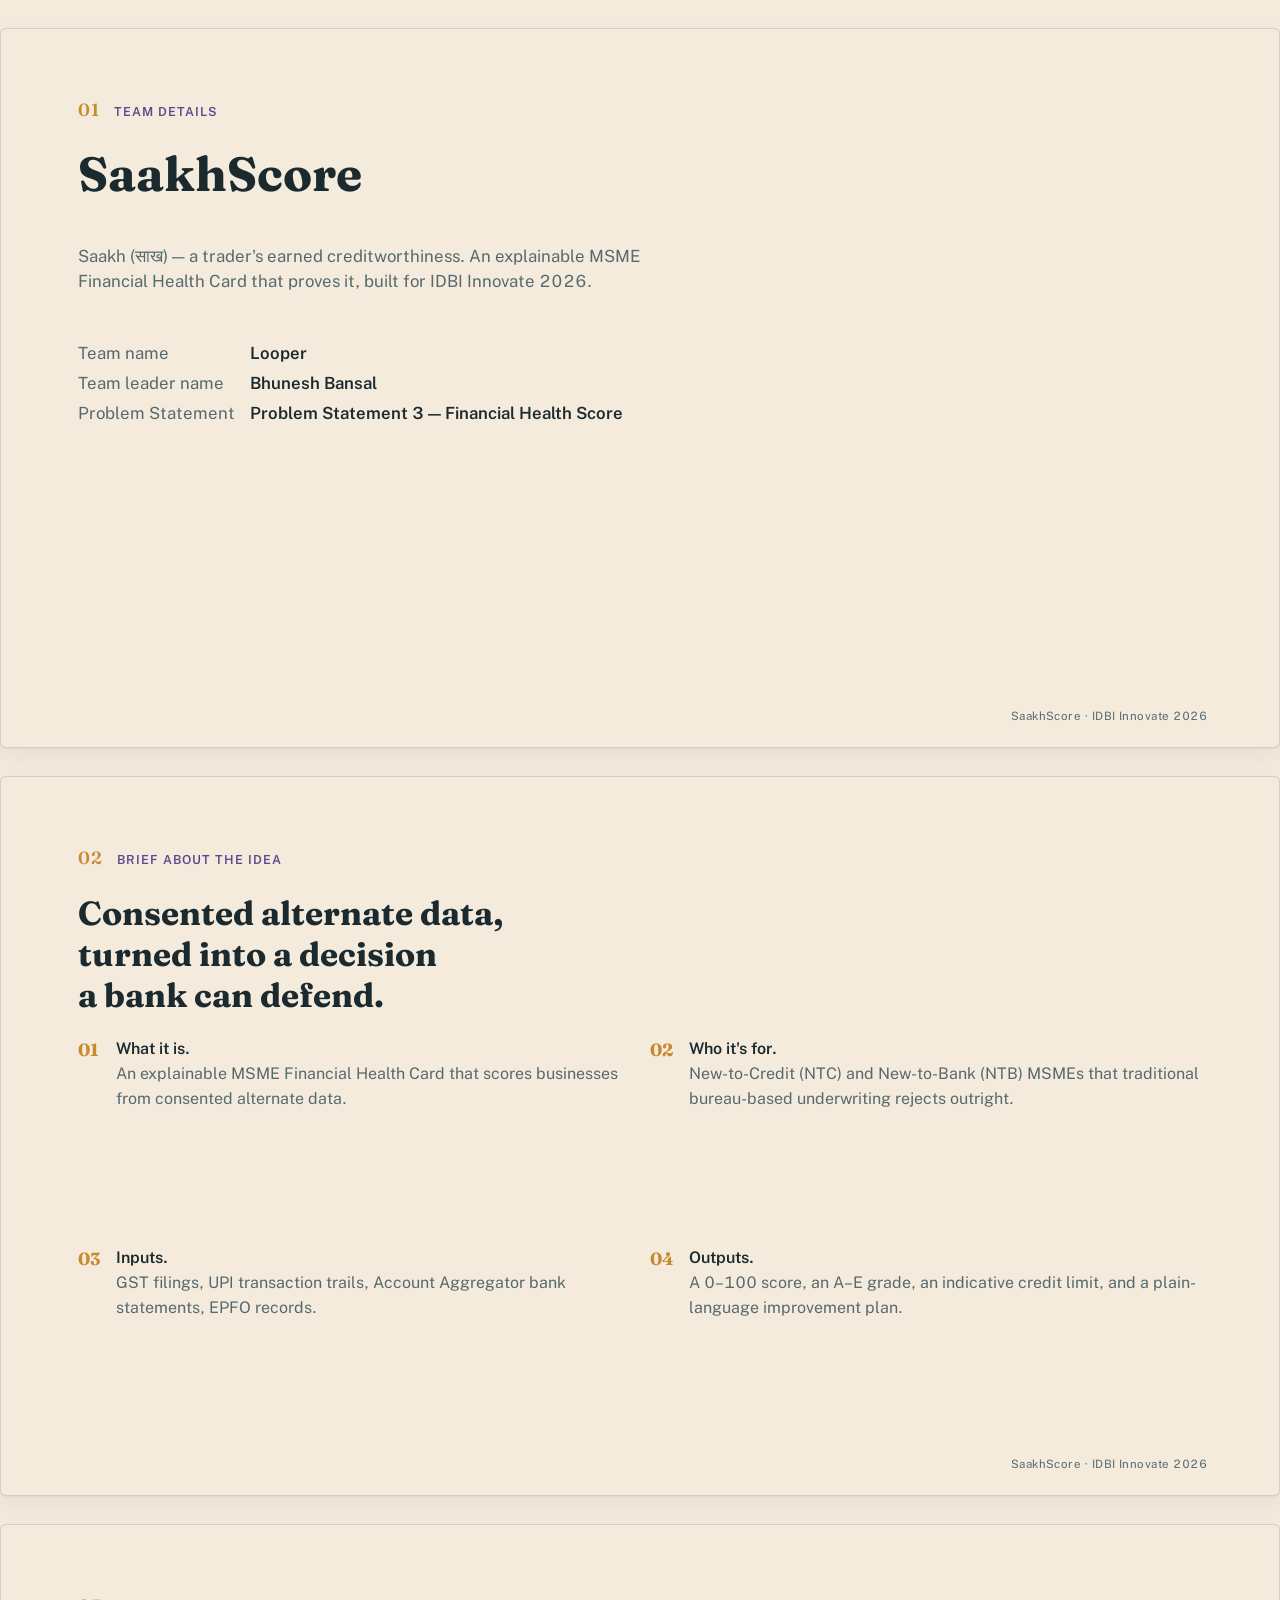
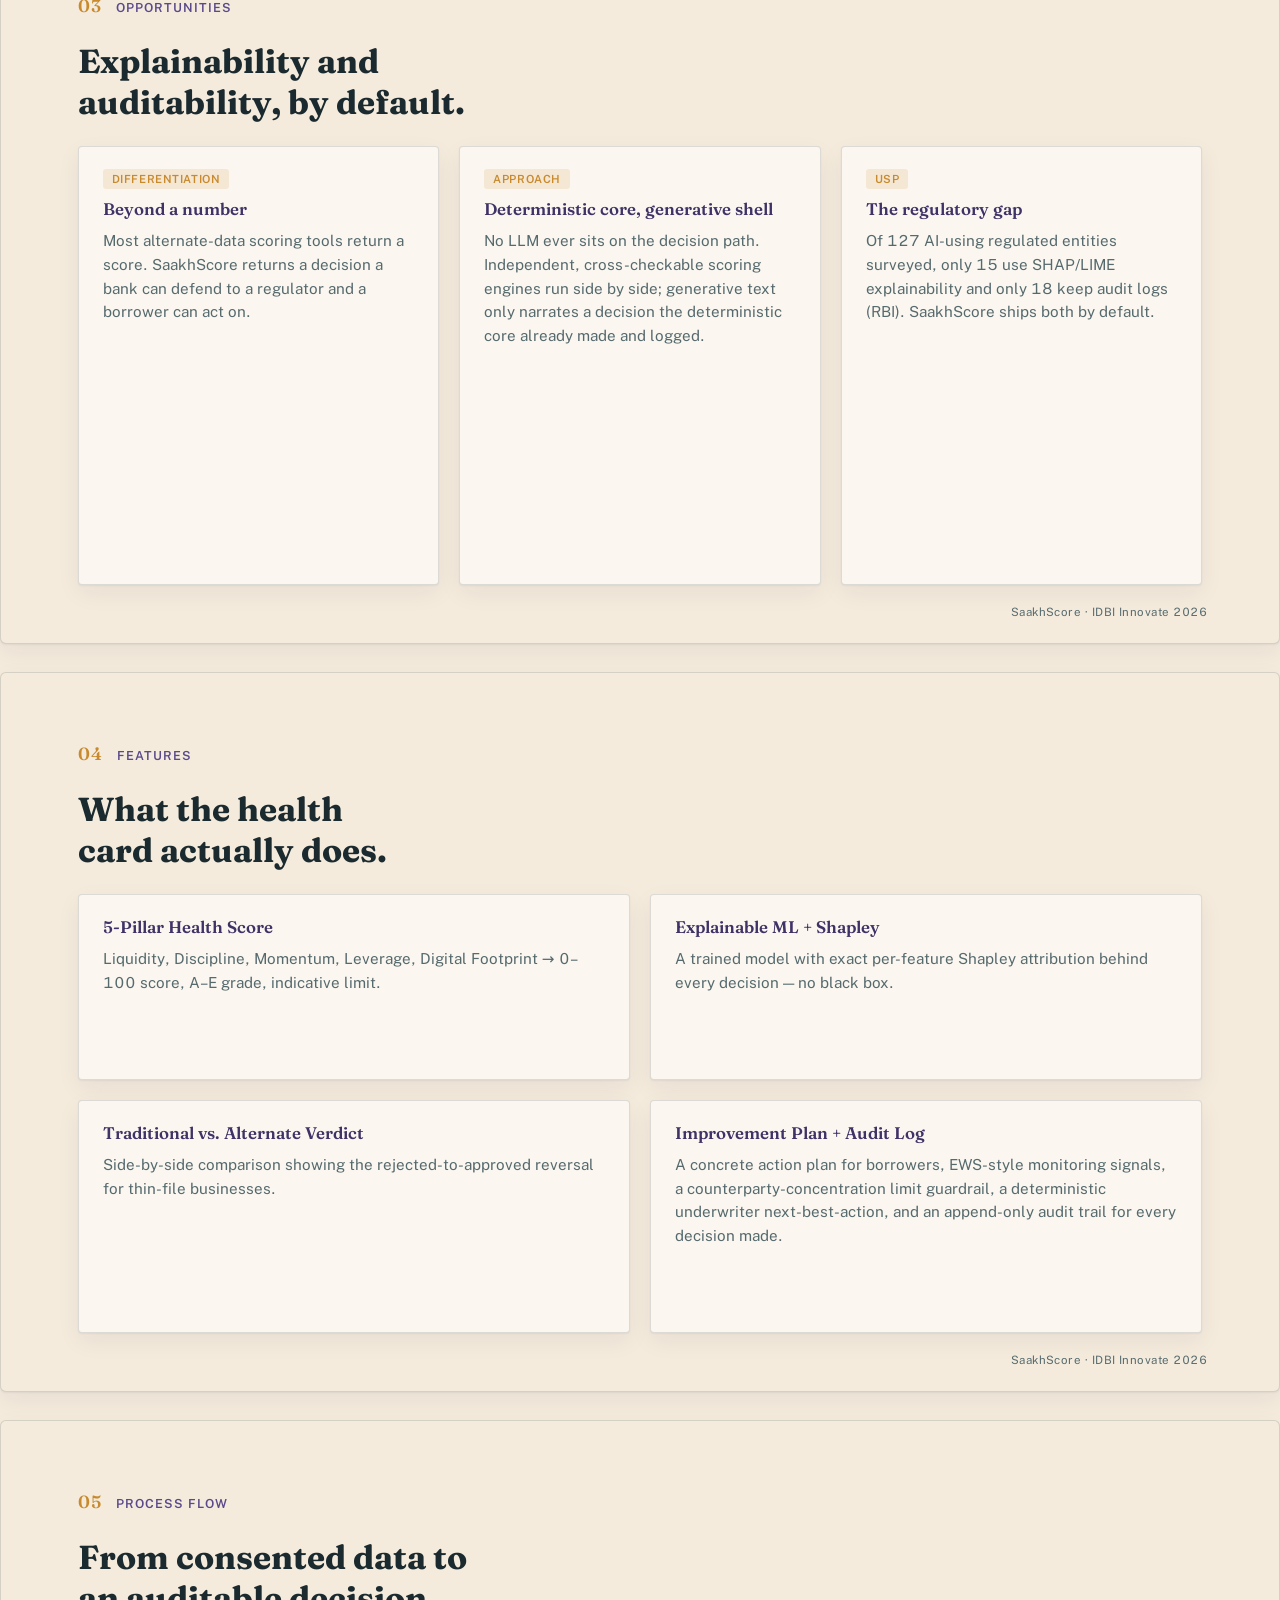
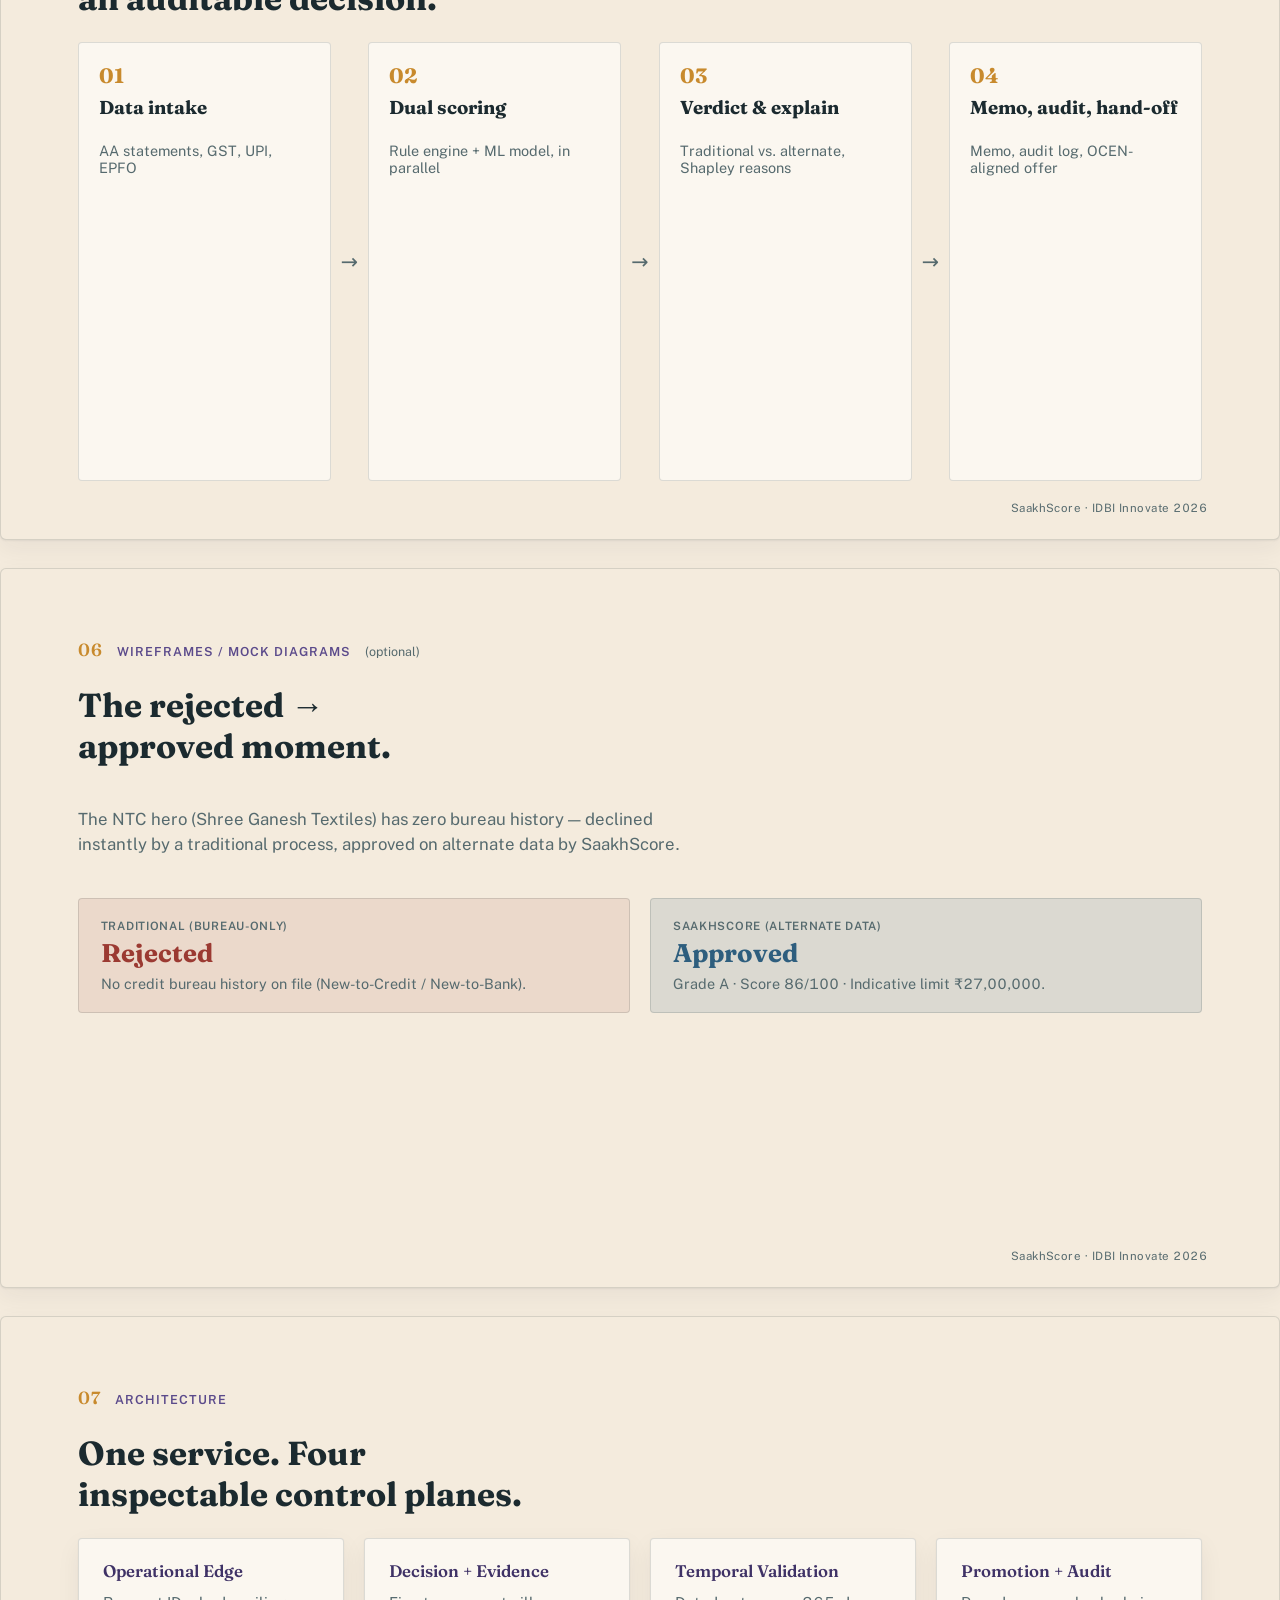
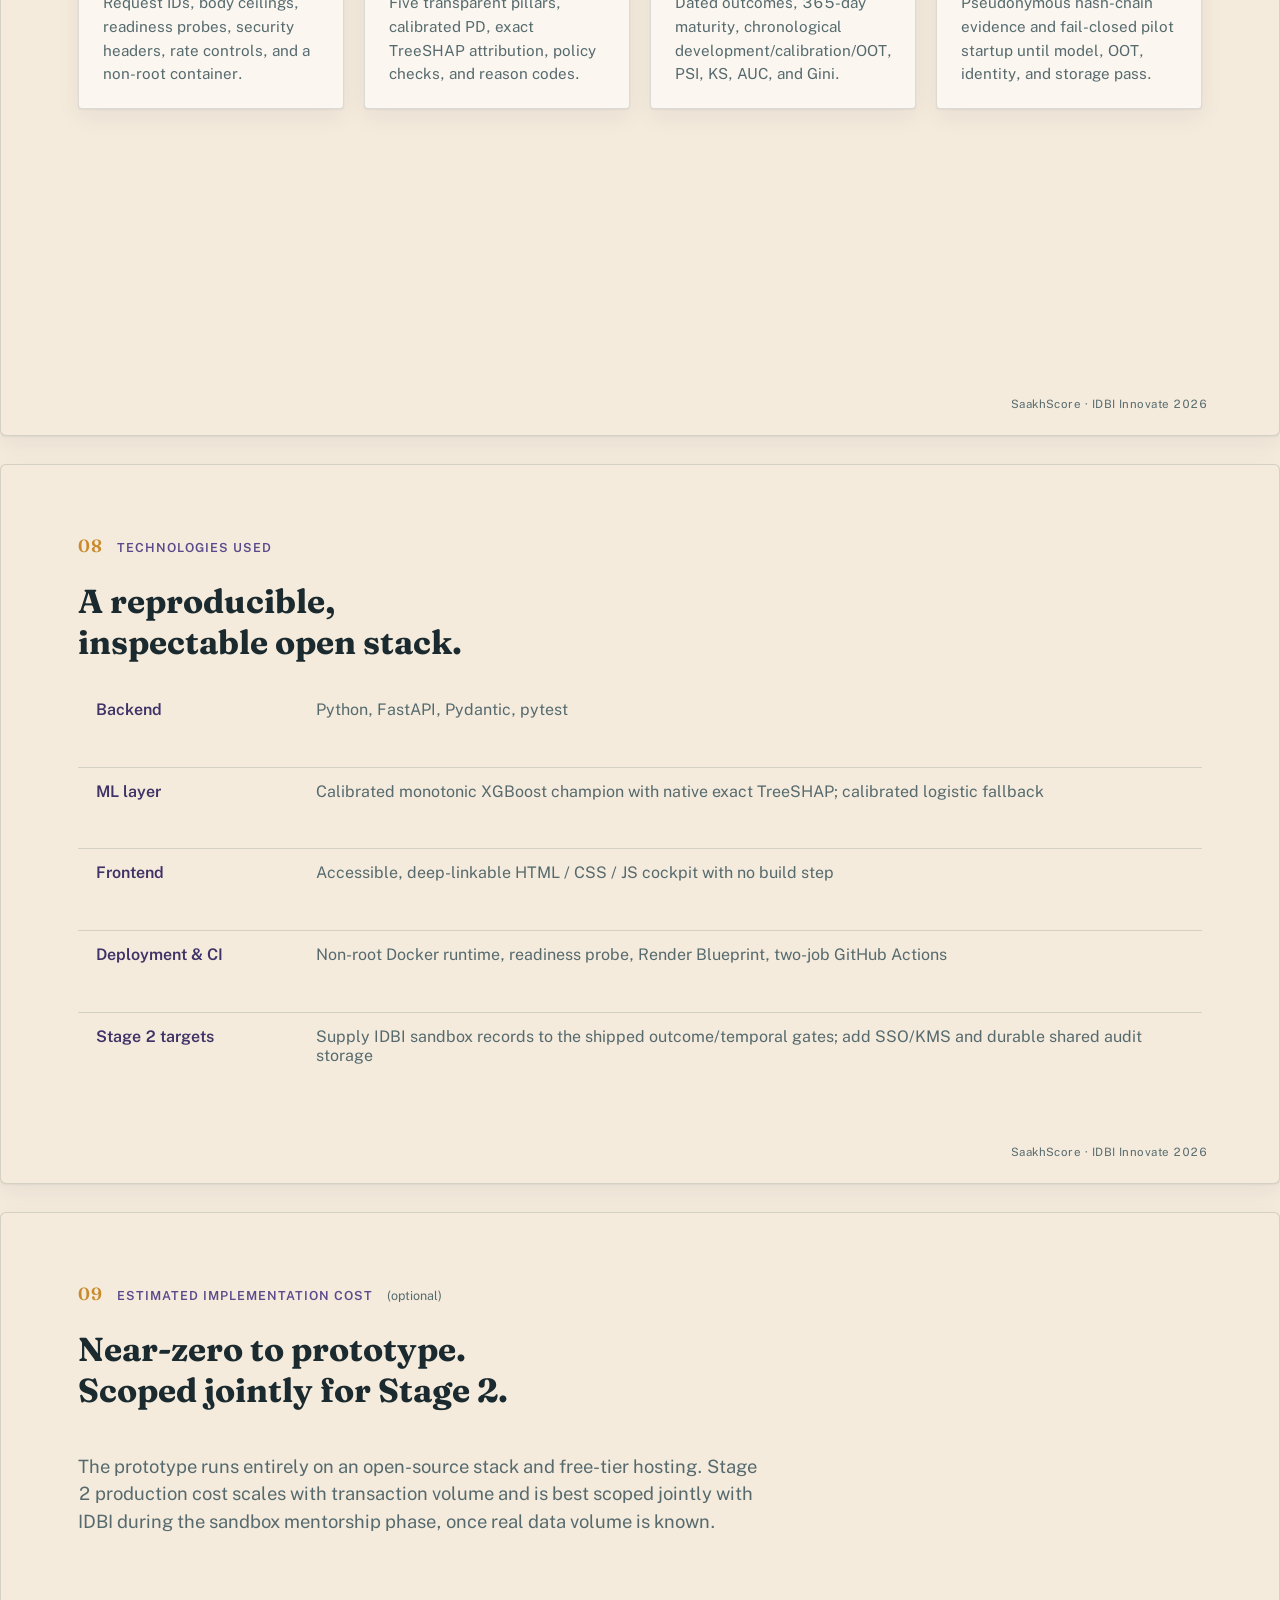
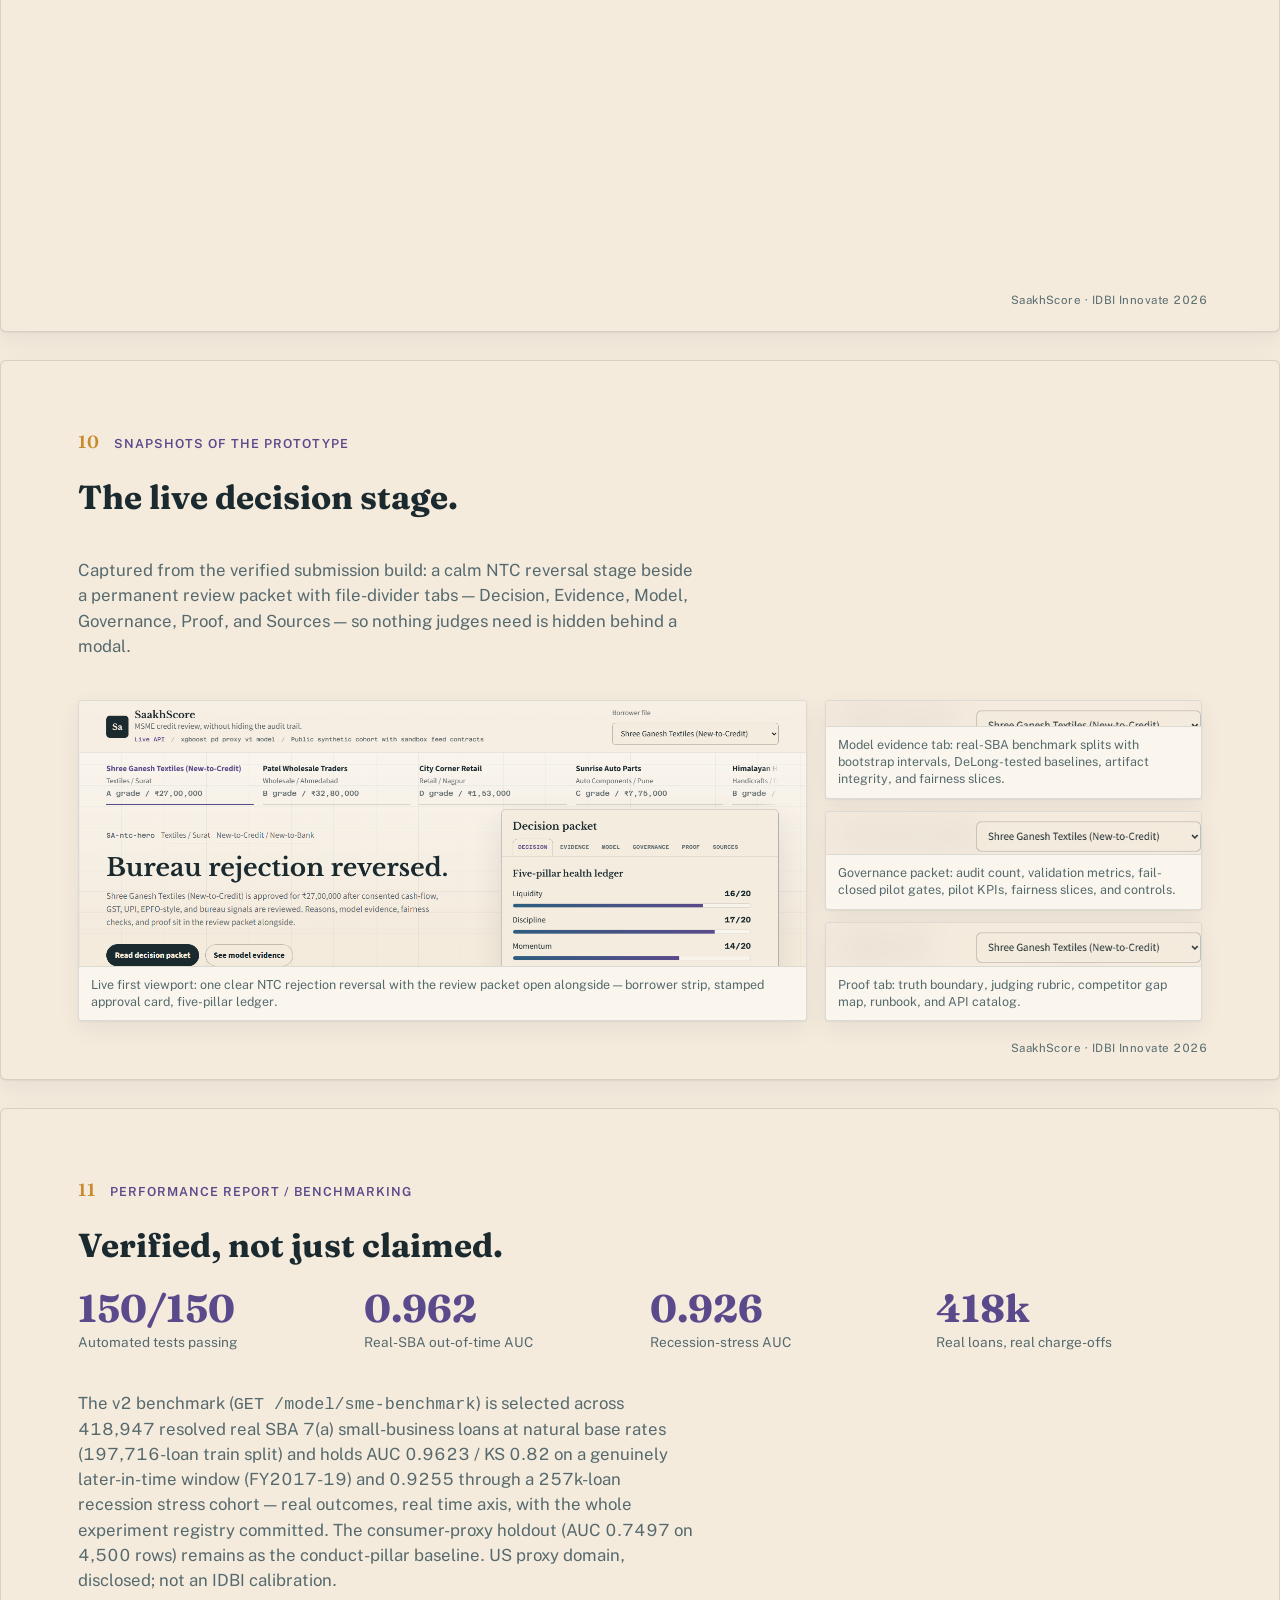
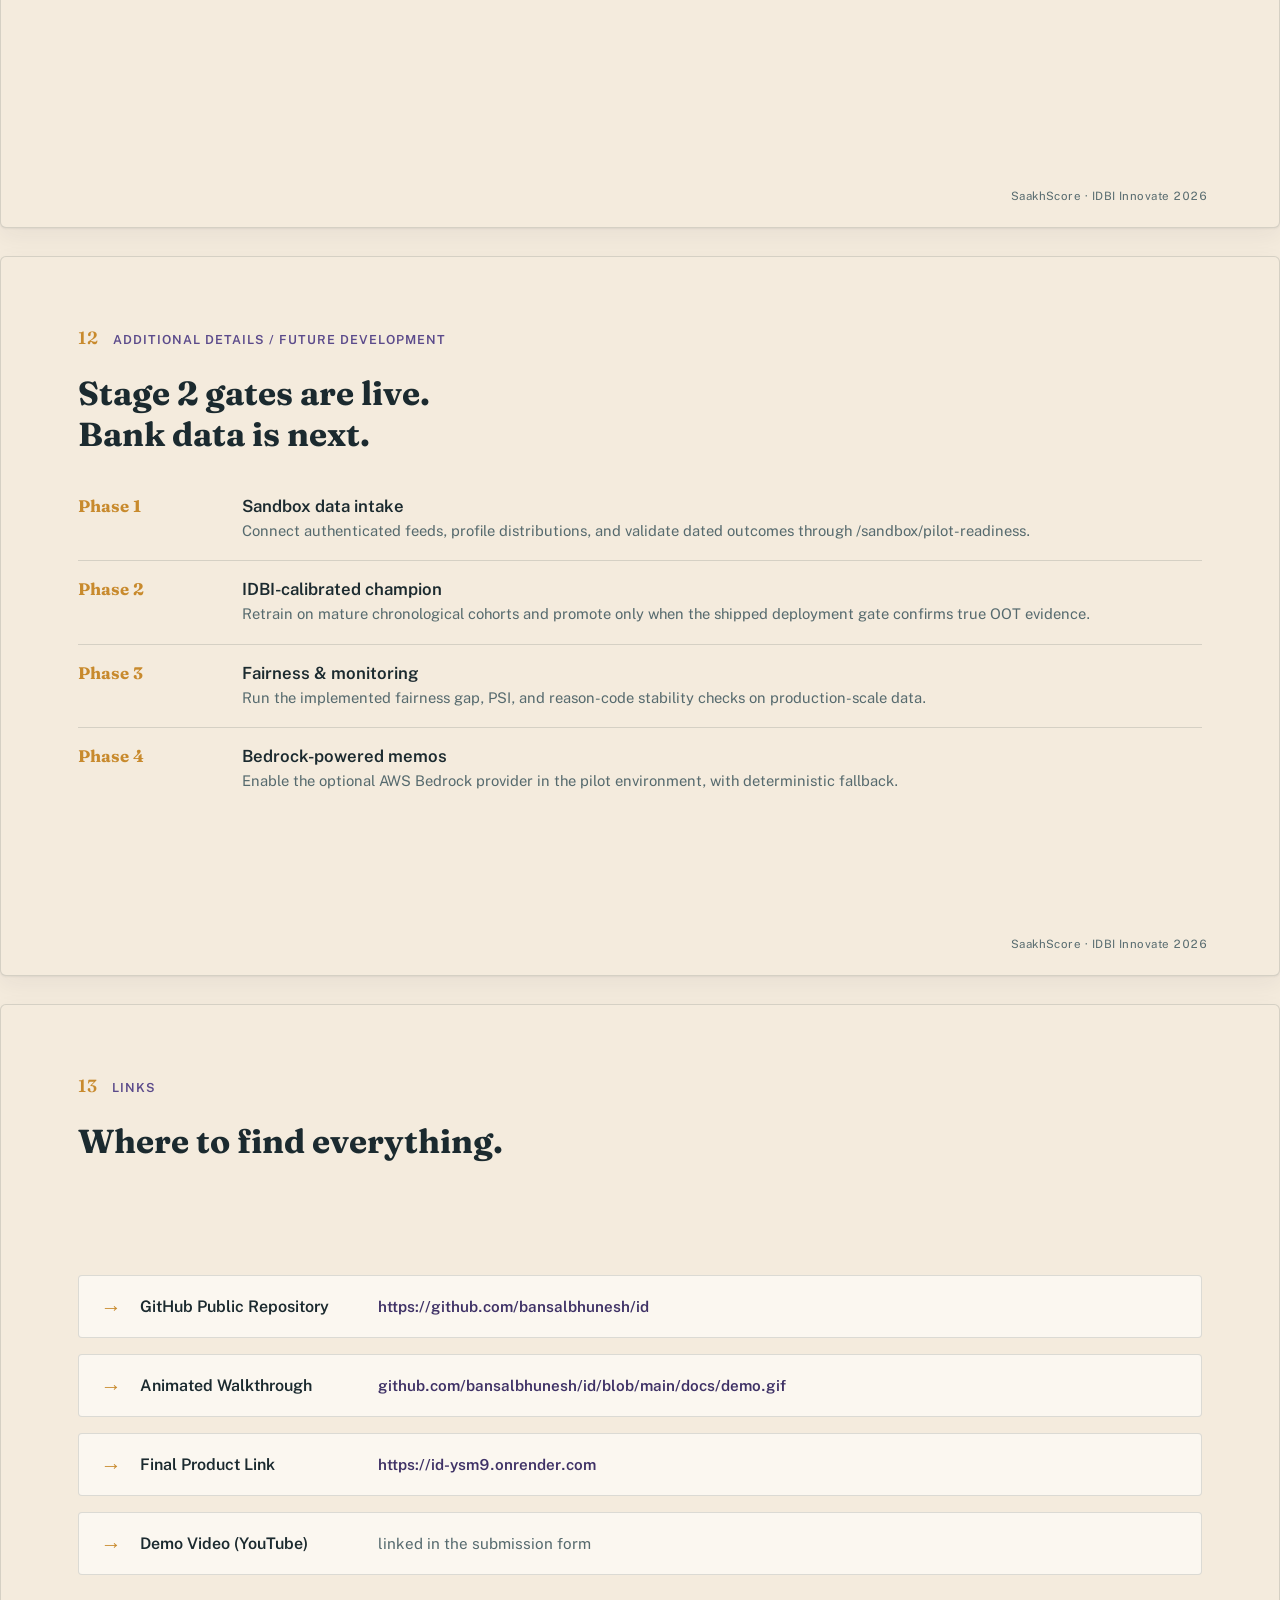
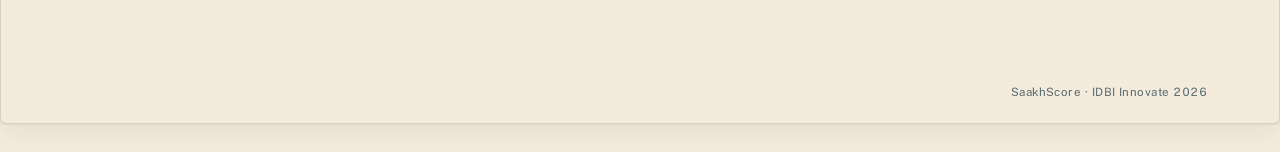
==== commit 8ef0542a: "Add demo-video row to the deck links slide Co-Authored-By: Claude Fable 5 <noreply@anthropic.com>" ====
--- a/docs/deck/index.html
+++ b/docs/deck/index.html
@@ -488,6 +488,7 @@
       <div class="link-row"><span class="icon">→</span><span class="link-label">GitHub Public Repository</span><span class="link-value ready"><a href="https://github.com/bansalbhunesh/id">https://github.com/bansalbhunesh/id</a></span></div>
       <div class="link-row"><span class="icon">→</span><span class="link-label">Animated Walkthrough</span><span class="link-value ready"><a href="https://github.com/bansalbhunesh/id/blob/main/docs/demo.gif">github.com/bansalbhunesh/id/blob/main/docs/demo.gif</a></span></div>
       <div class="link-row"><span class="icon">→</span><span class="link-label">Final Product Link</span><span class="link-value ready"><a href="https://id-ysm9.onrender.com">https://id-ysm9.onrender.com</a></span></div>
+      <div class="link-row"><span class="icon">→</span><span class="link-label">Demo Video (YouTube)</span><span class="link-value">linked in the submission form</span></div>
     </div>
     <div class="footer-mark">SaakhScore · IDBI Innovate 2026</div>
   </section>
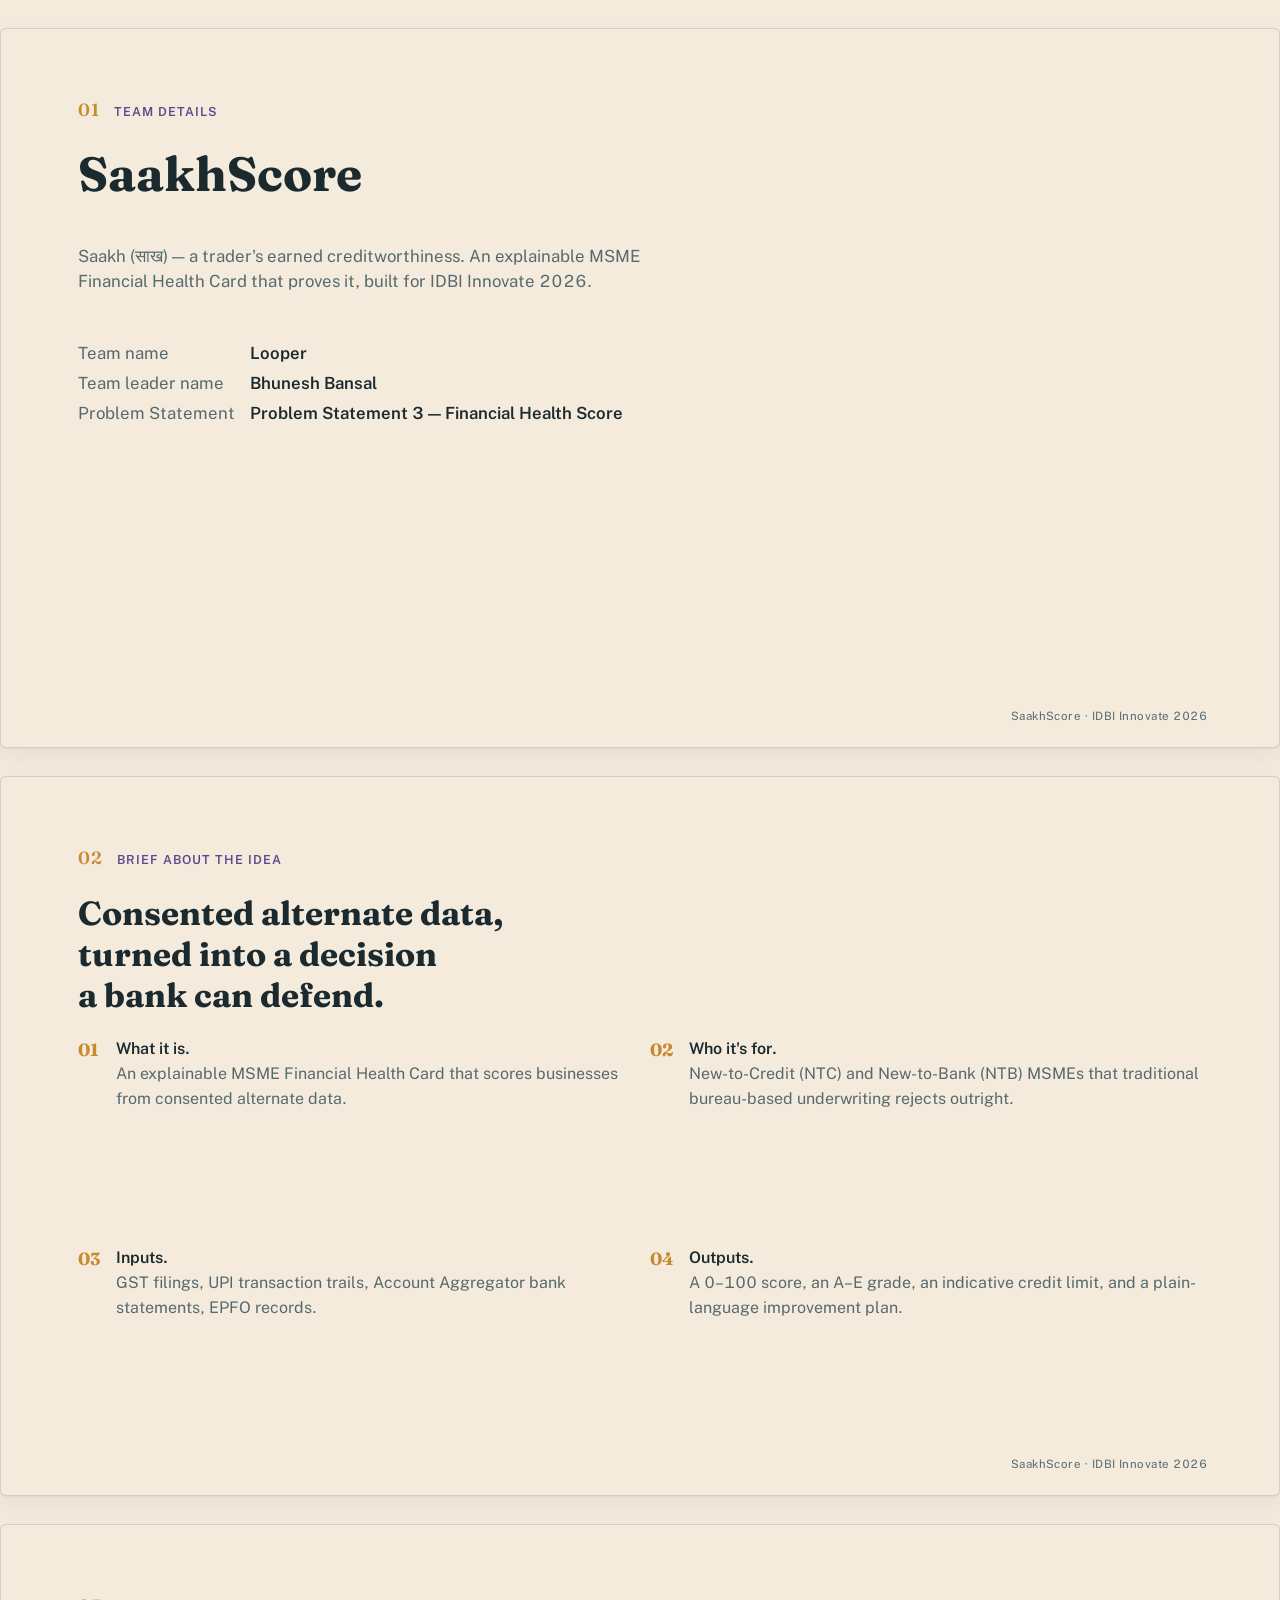
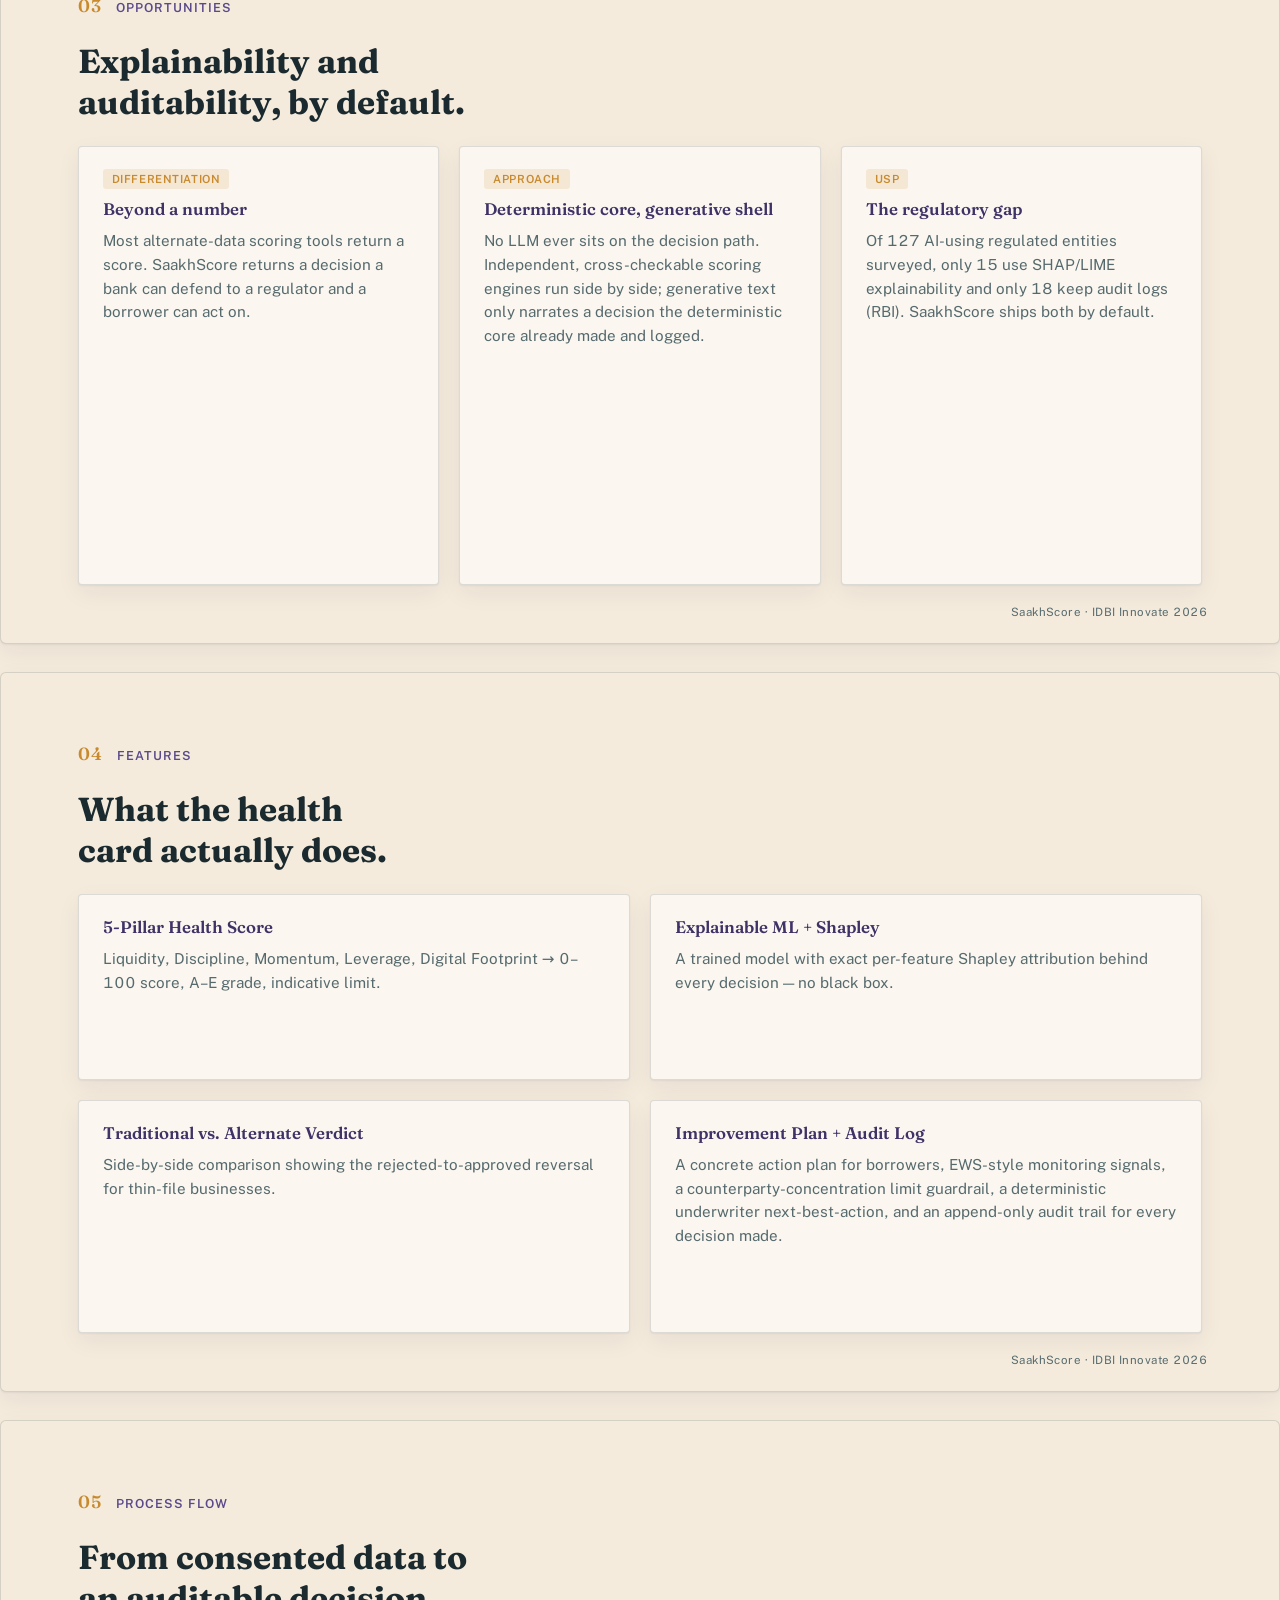
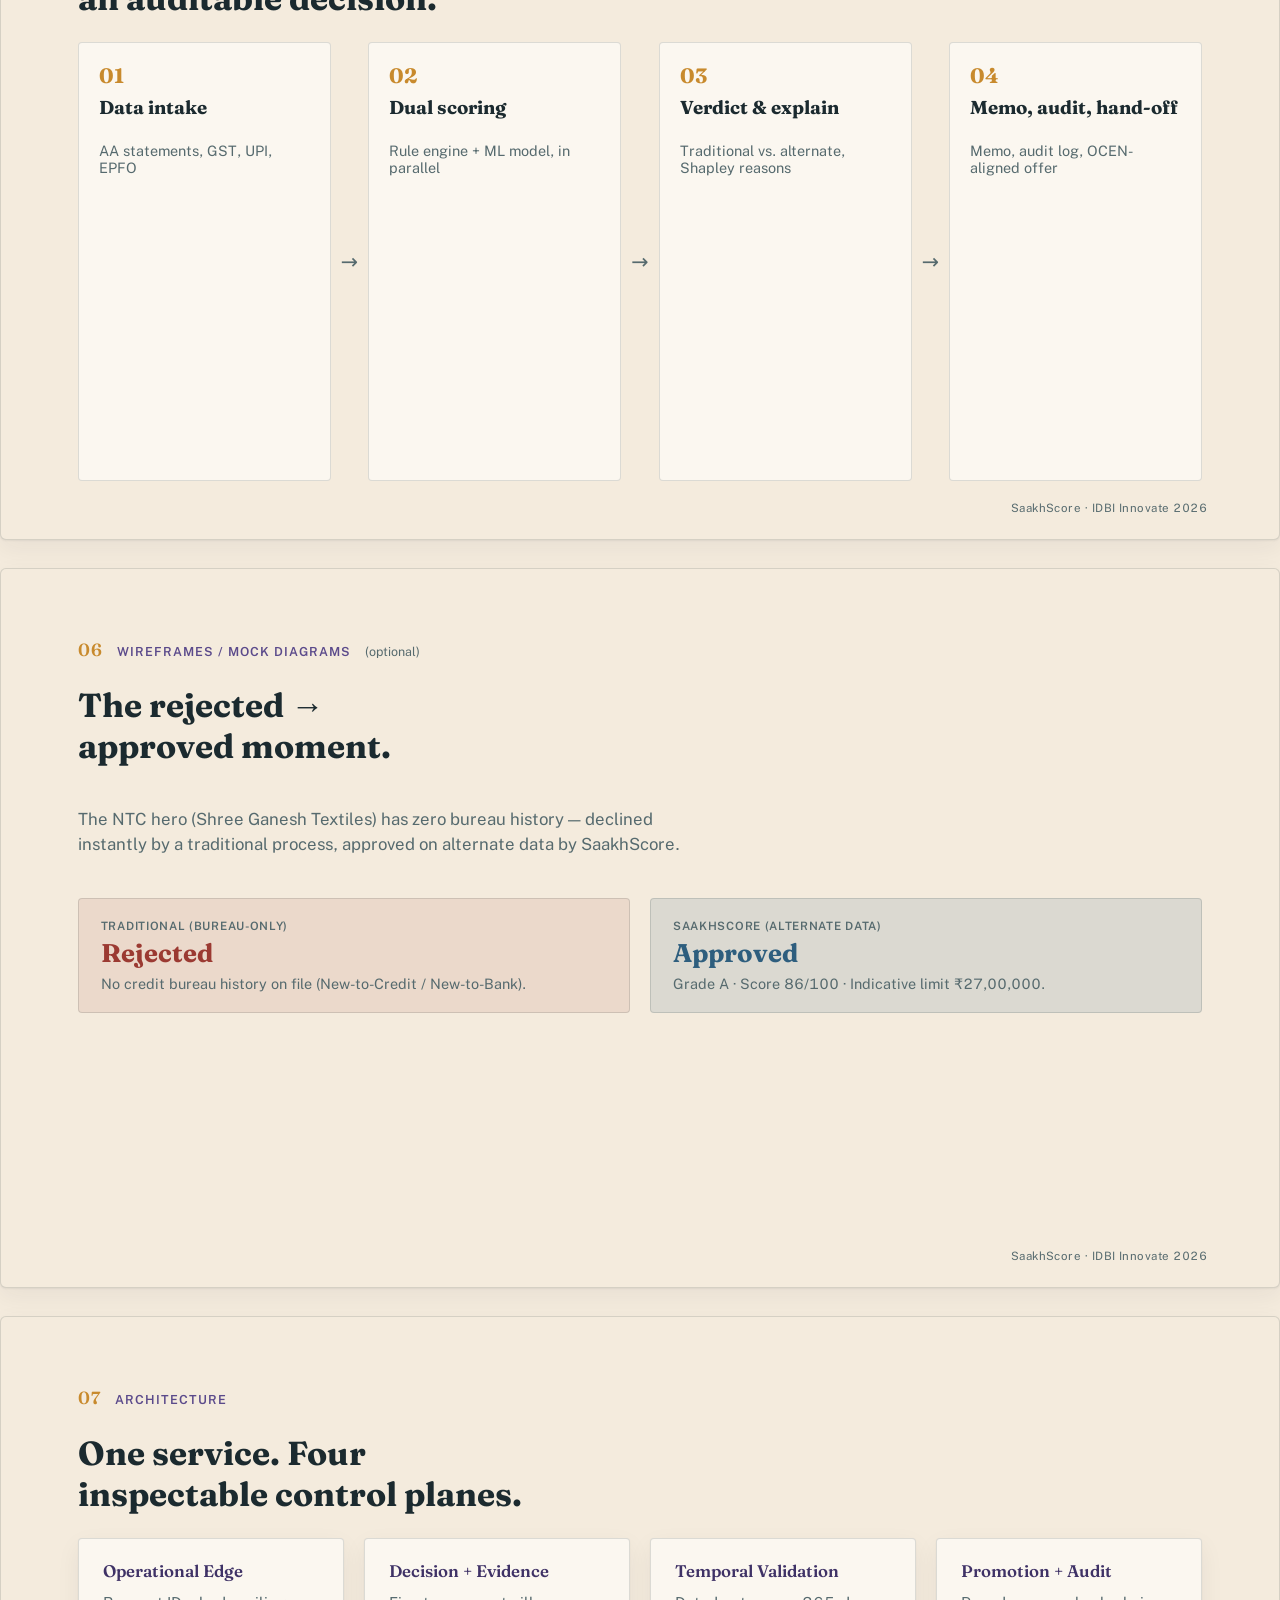
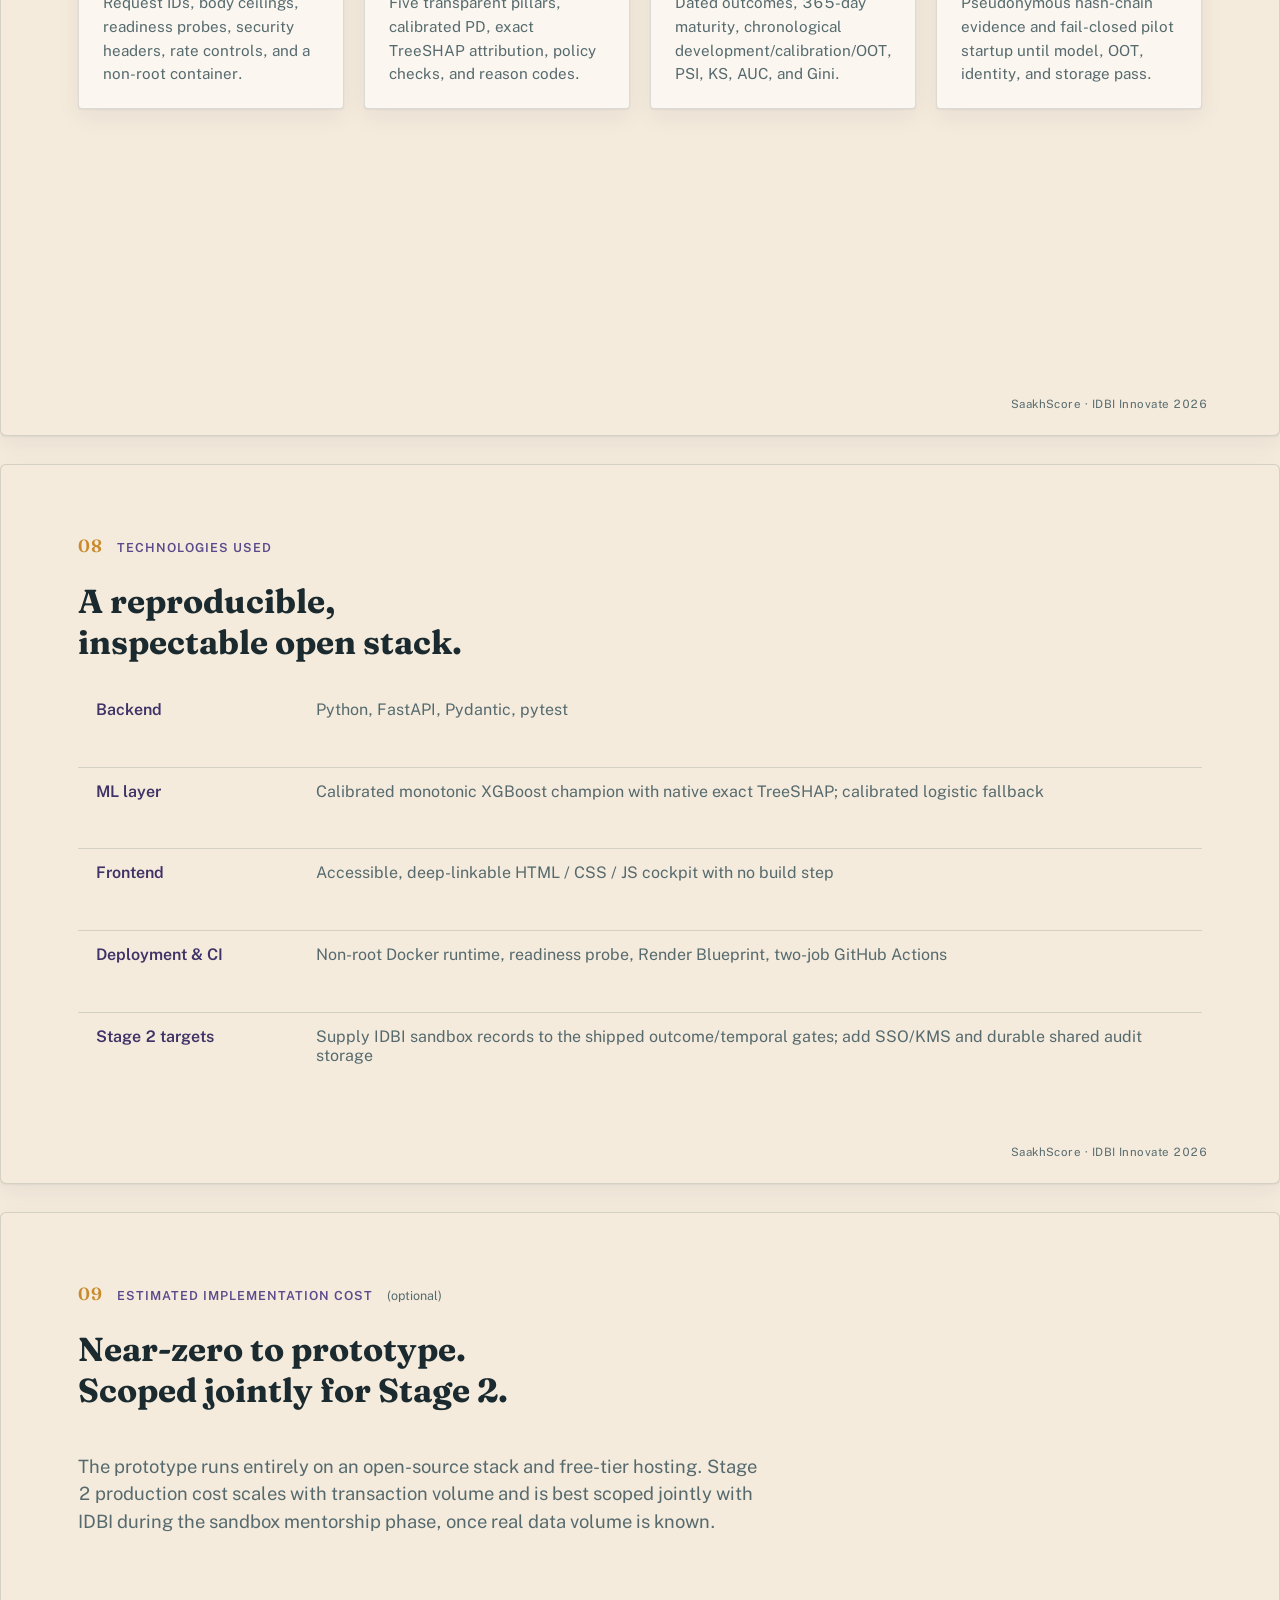
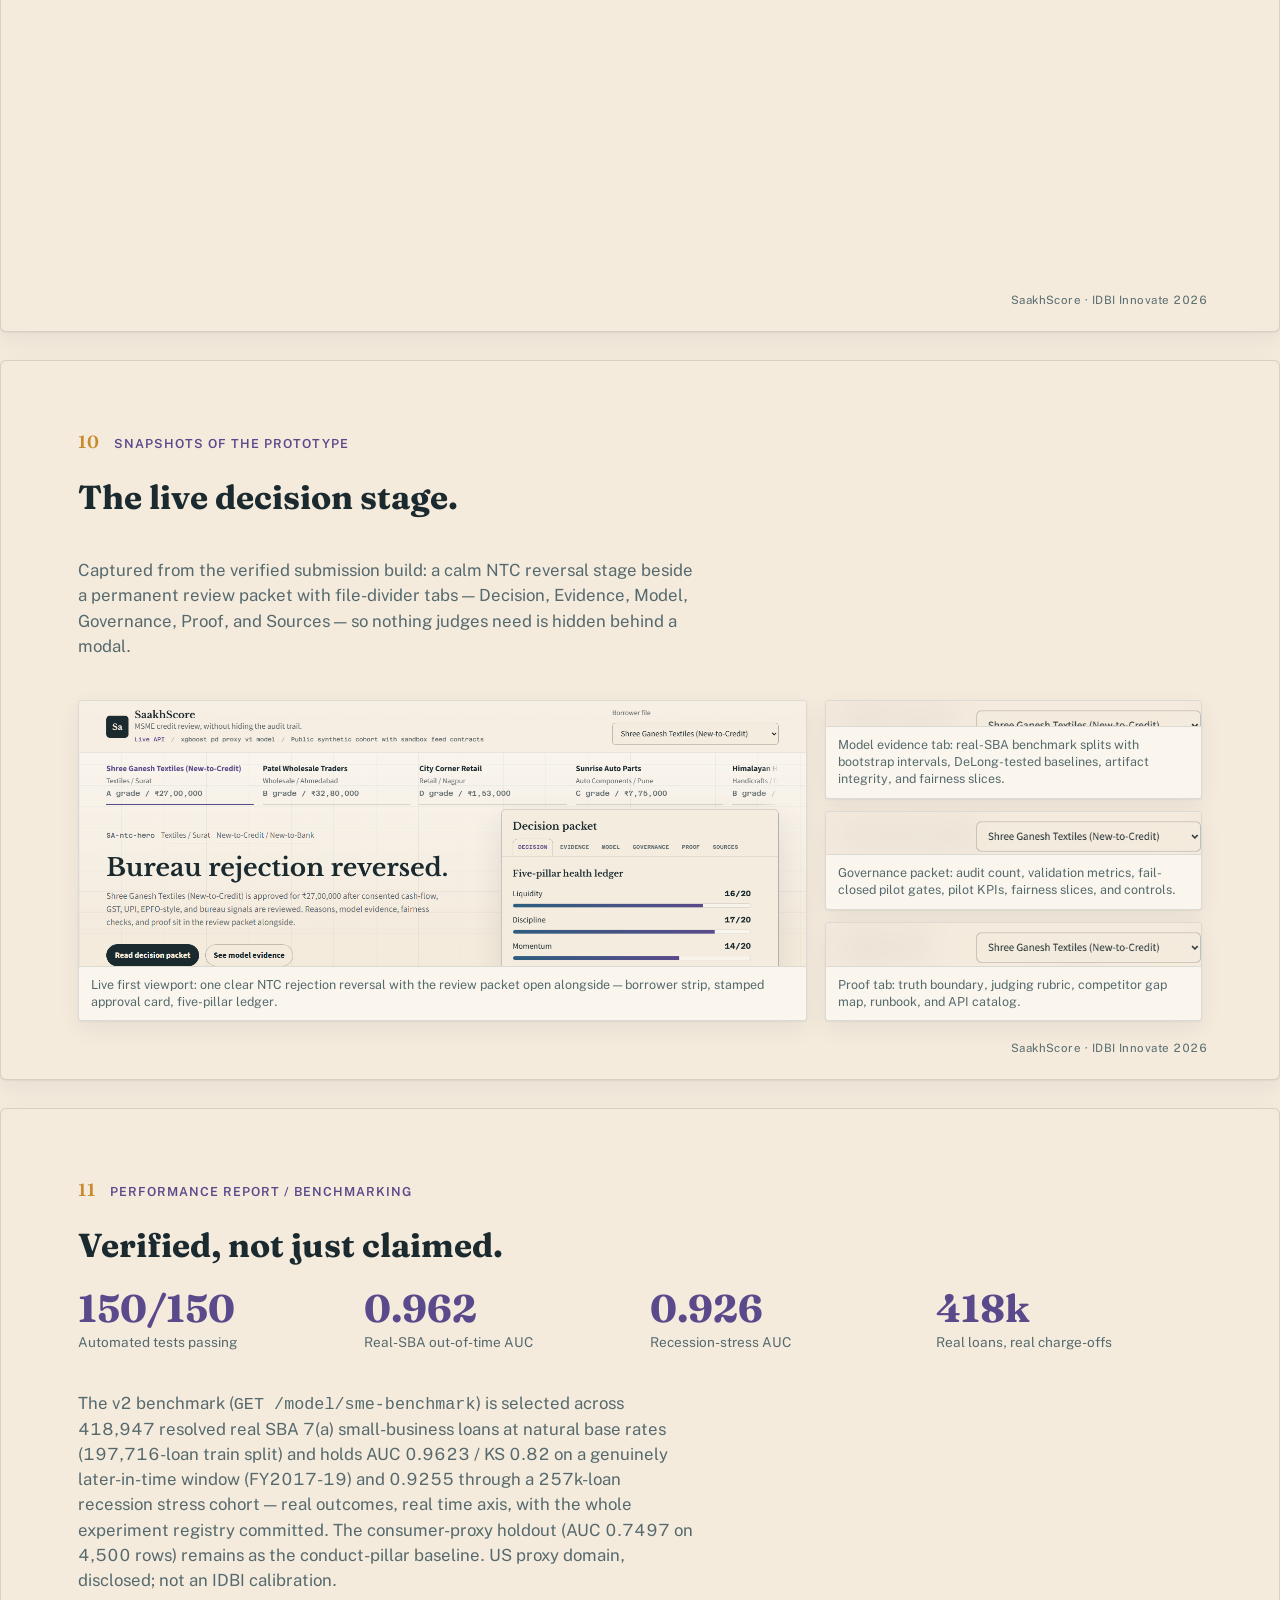
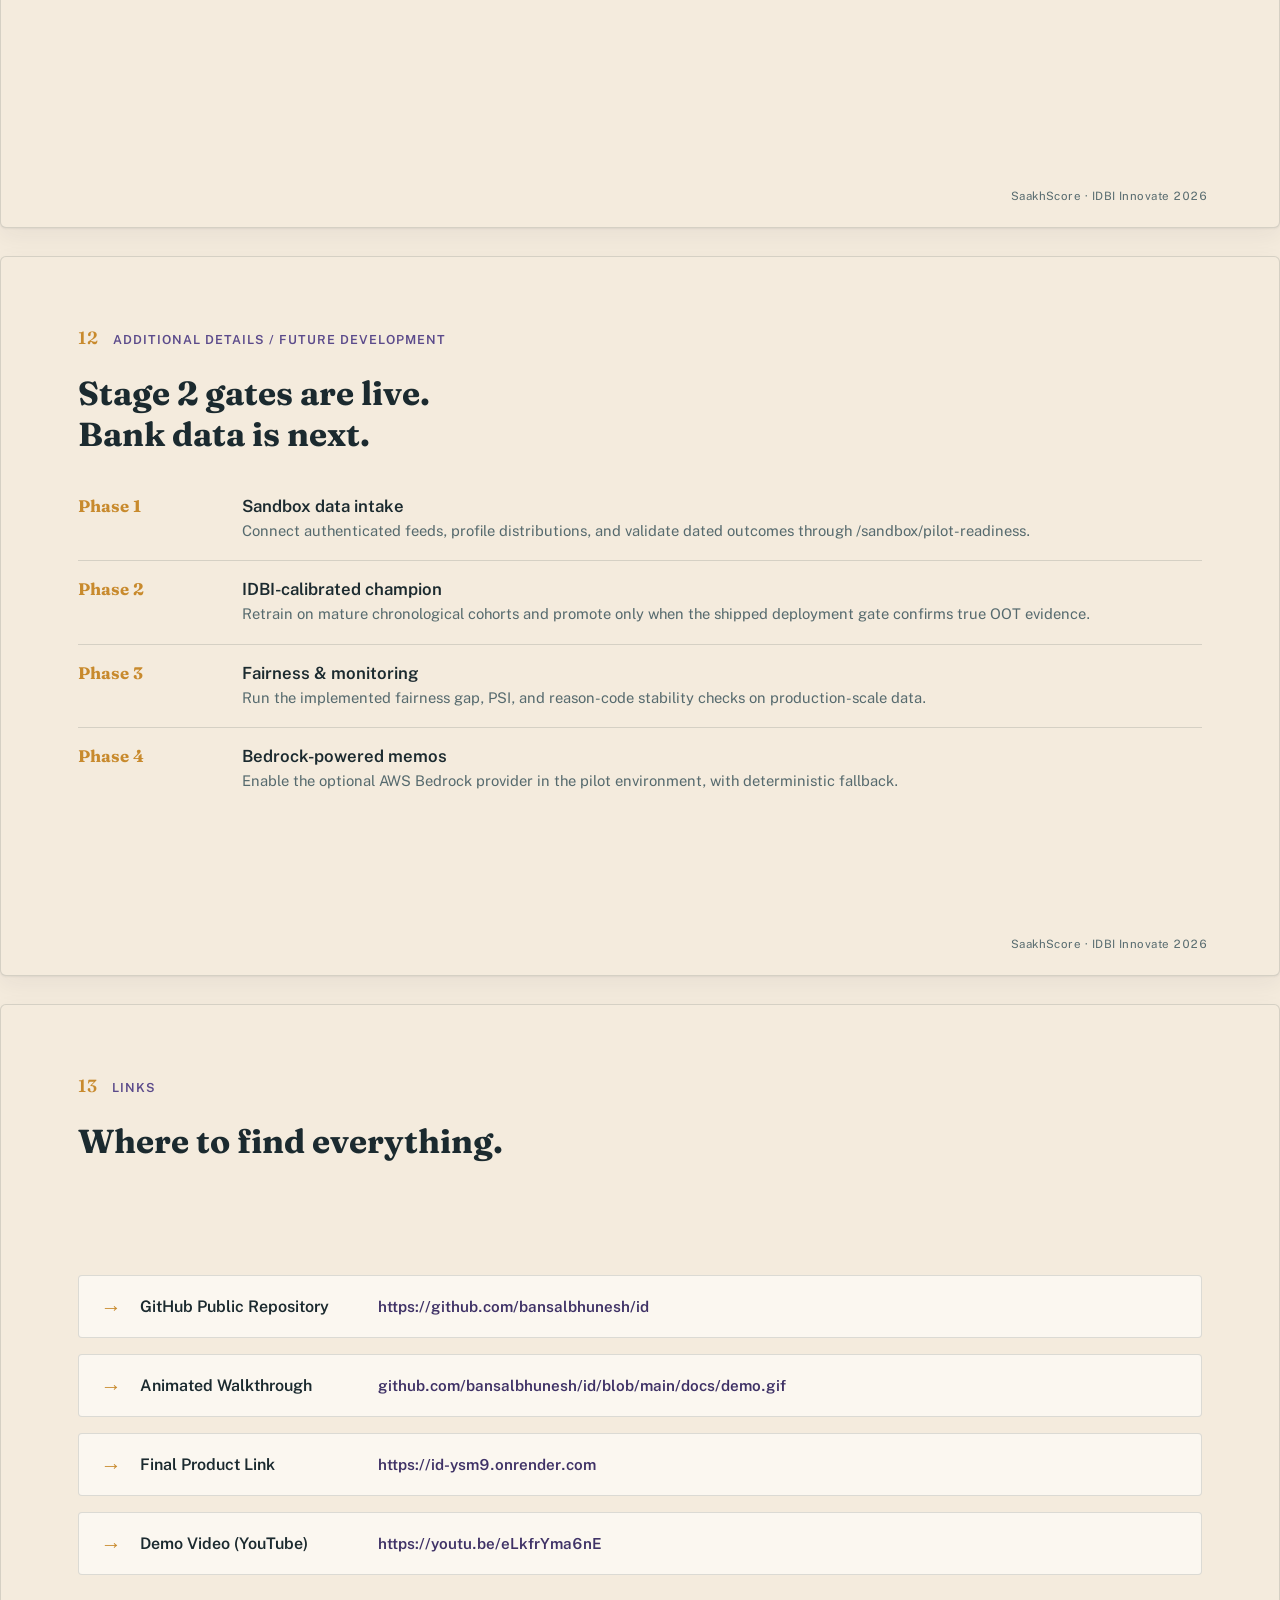
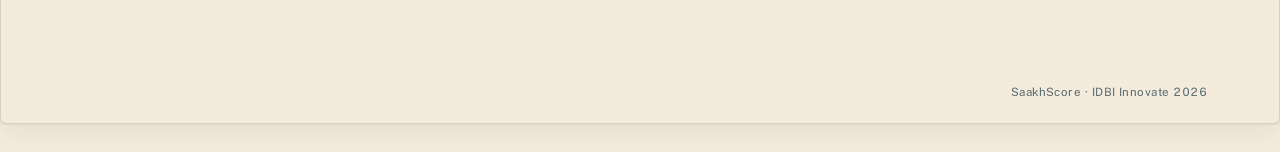
==== commit 5b082bb9: "Ship the official-template submission deck; wire the demo video everywhere - docs/deck/SaakhScore-ID" ====
--- a/docs/deck/index.html
+++ b/docs/deck/index.html
@@ -488,7 +488,7 @@
       <div class="link-row"><span class="icon">→</span><span class="link-label">GitHub Public Repository</span><span class="link-value ready"><a href="https://github.com/bansalbhunesh/id">https://github.com/bansalbhunesh/id</a></span></div>
       <div class="link-row"><span class="icon">→</span><span class="link-label">Animated Walkthrough</span><span class="link-value ready"><a href="https://github.com/bansalbhunesh/id/blob/main/docs/demo.gif">github.com/bansalbhunesh/id/blob/main/docs/demo.gif</a></span></div>
       <div class="link-row"><span class="icon">→</span><span class="link-label">Final Product Link</span><span class="link-value ready"><a href="https://id-ysm9.onrender.com">https://id-ysm9.onrender.com</a></span></div>
-      <div class="link-row"><span class="icon">→</span><span class="link-label">Demo Video (YouTube)</span><span class="link-value">linked in the submission form</span></div>
+      <div class="link-row"><span class="icon">→</span><span class="link-label">Demo Video (YouTube)</span><span class="link-value ready"><a href="https://youtu.be/eLkfrYma6nE">https://youtu.be/eLkfrYma6nE</a></span></div>
     </div>
     <div class="footer-mark">SaakhScore · IDBI Innovate 2026</div>
   </section>
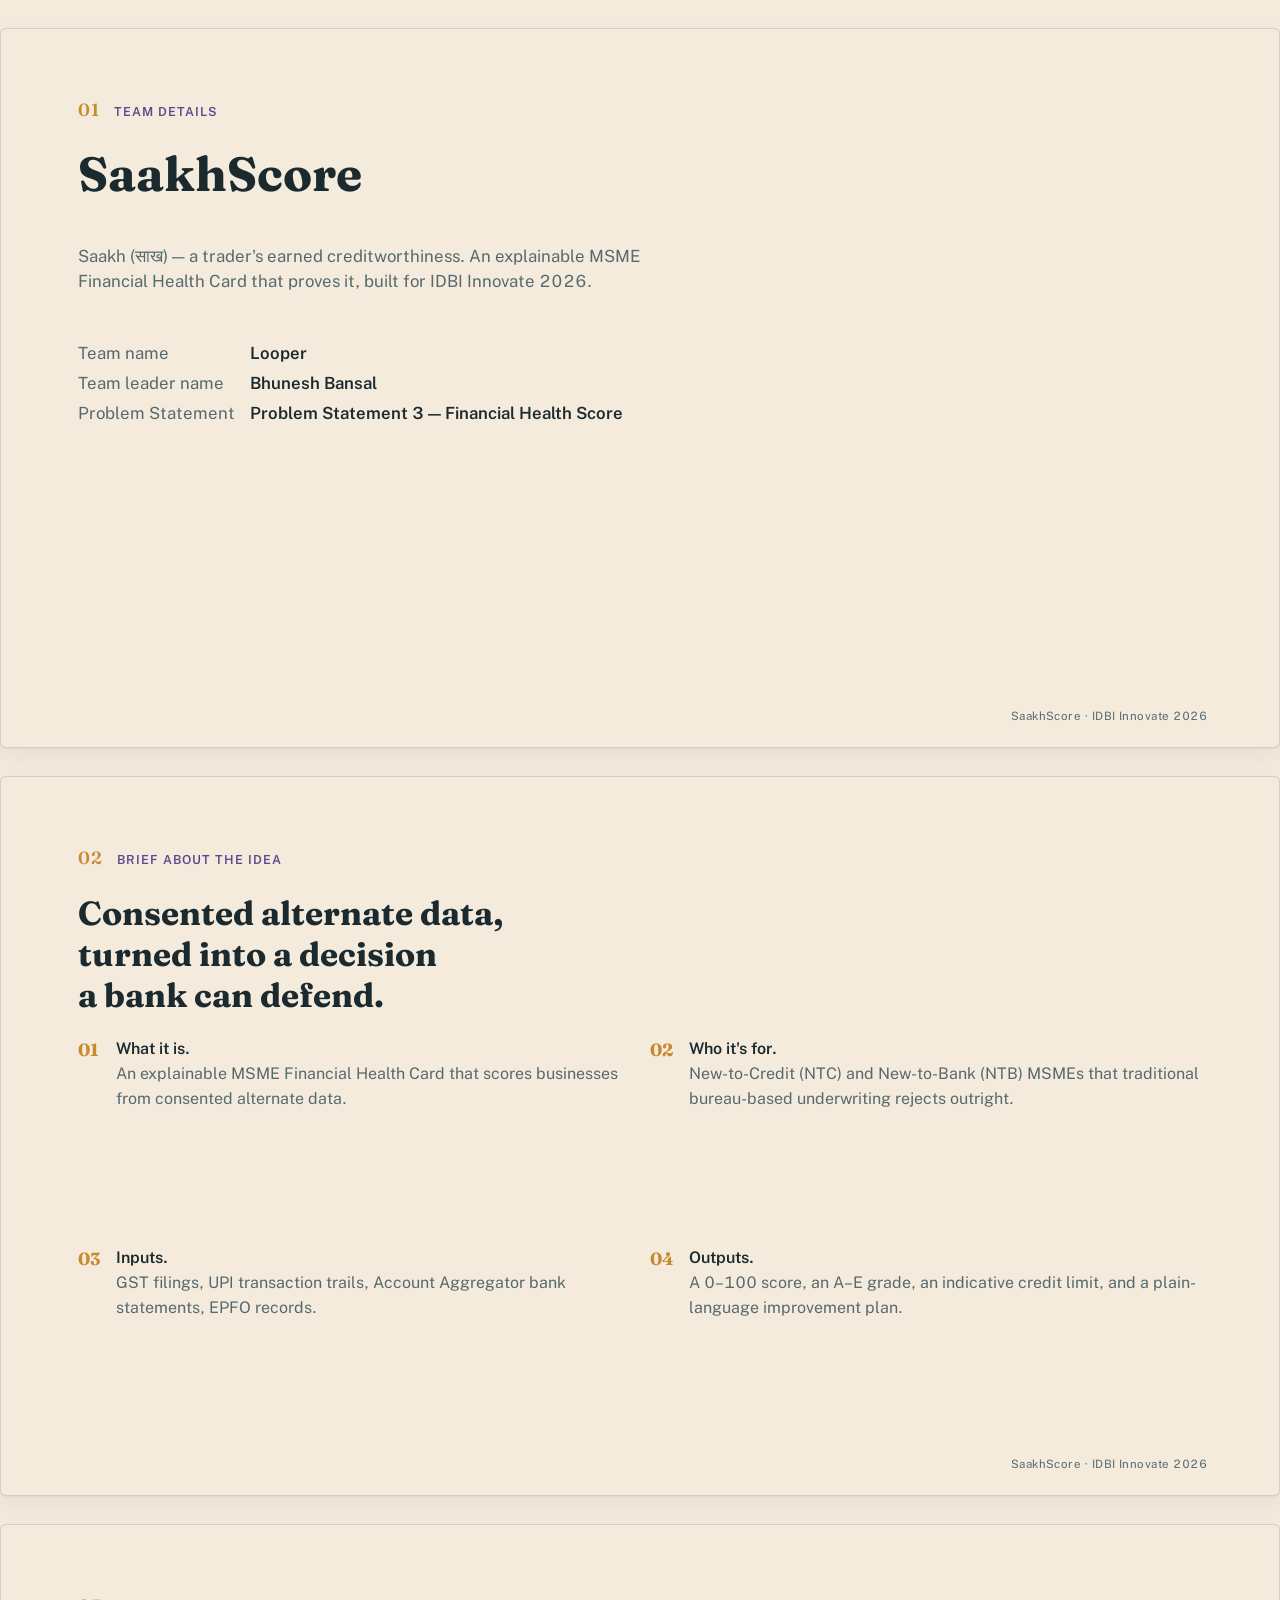
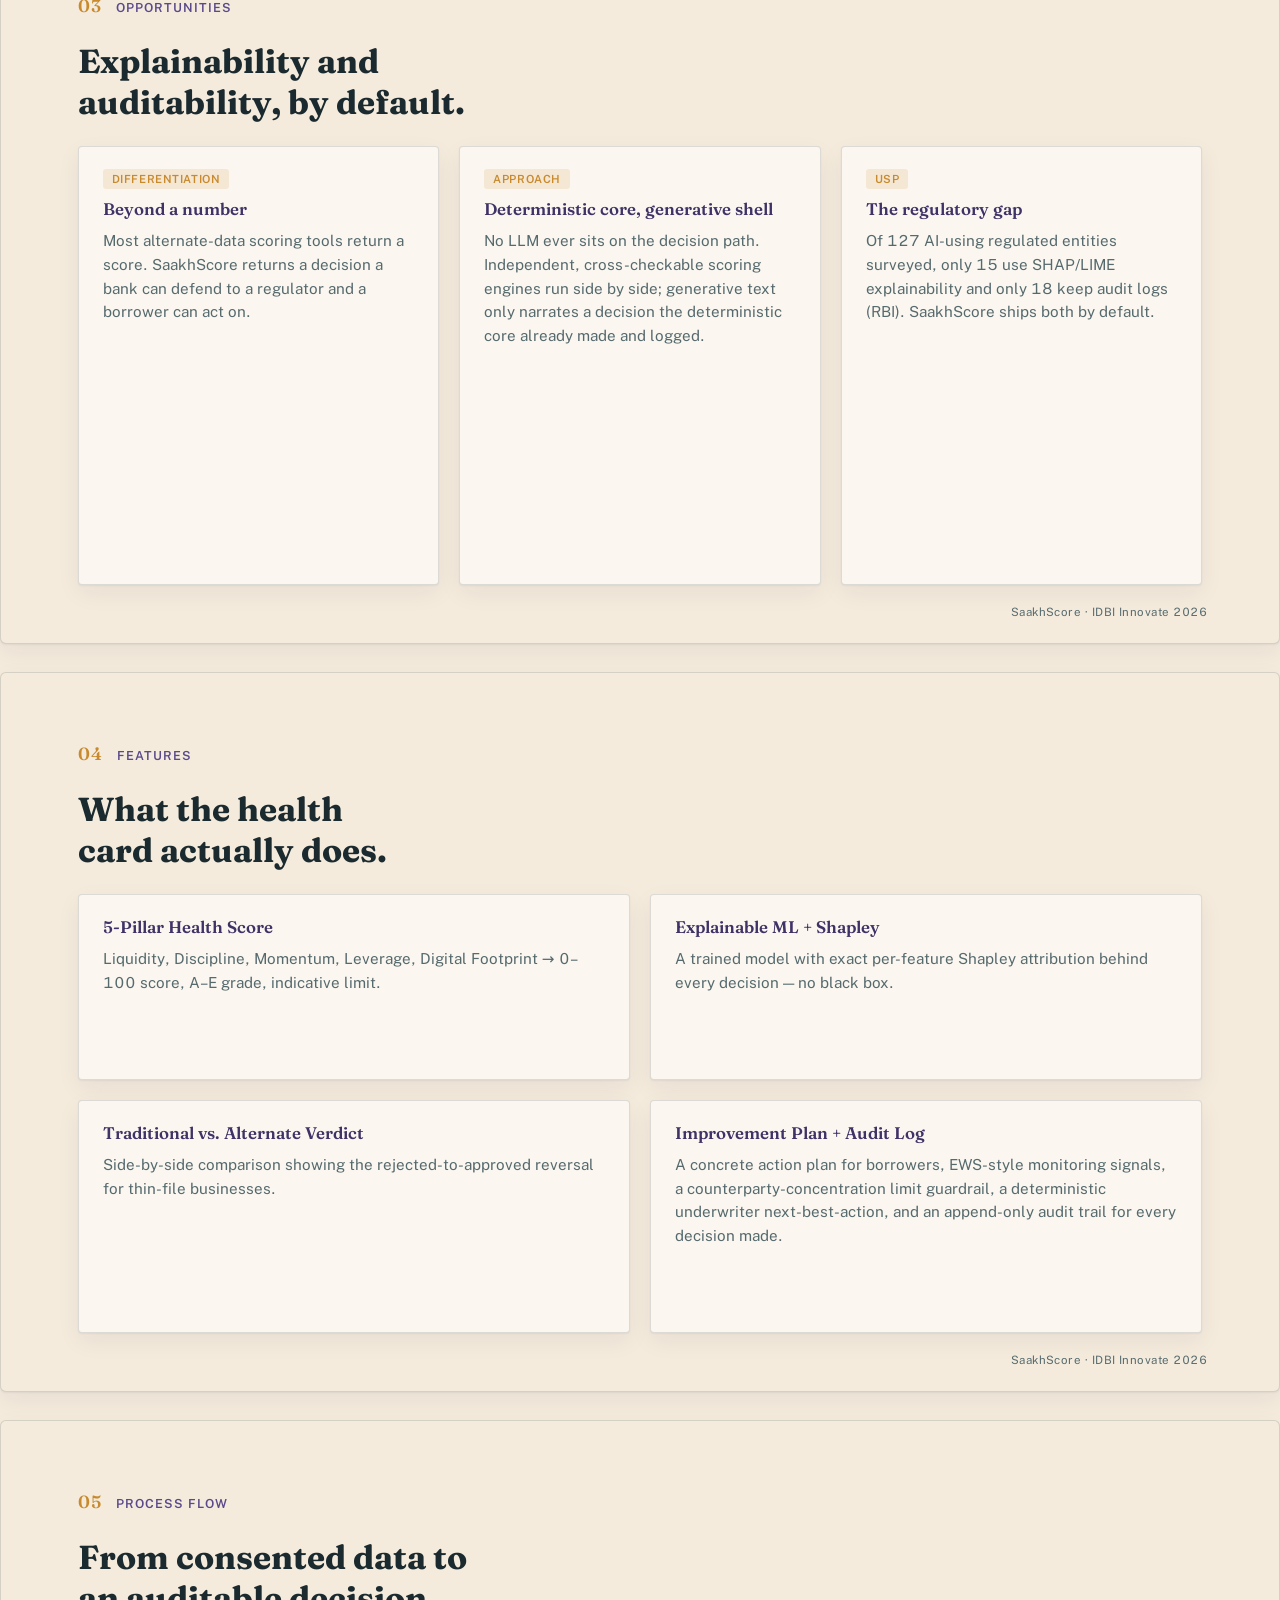
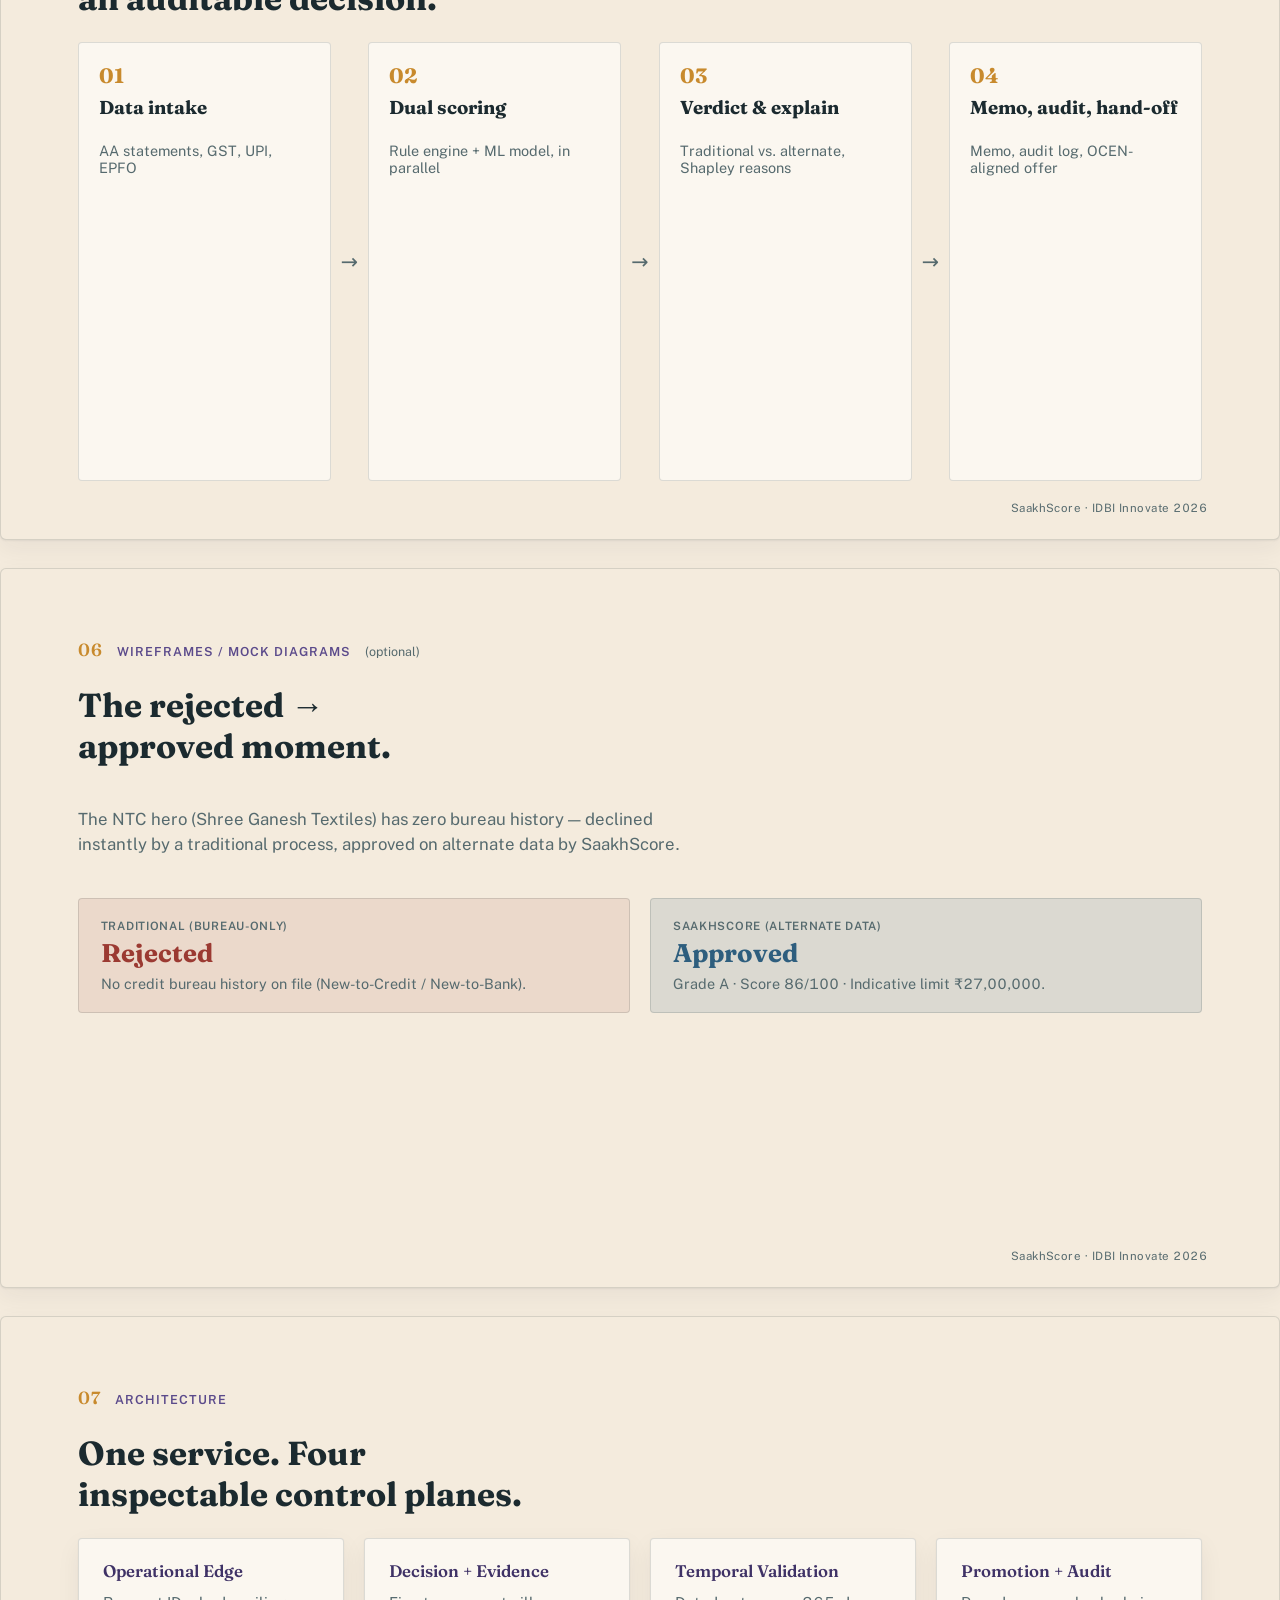
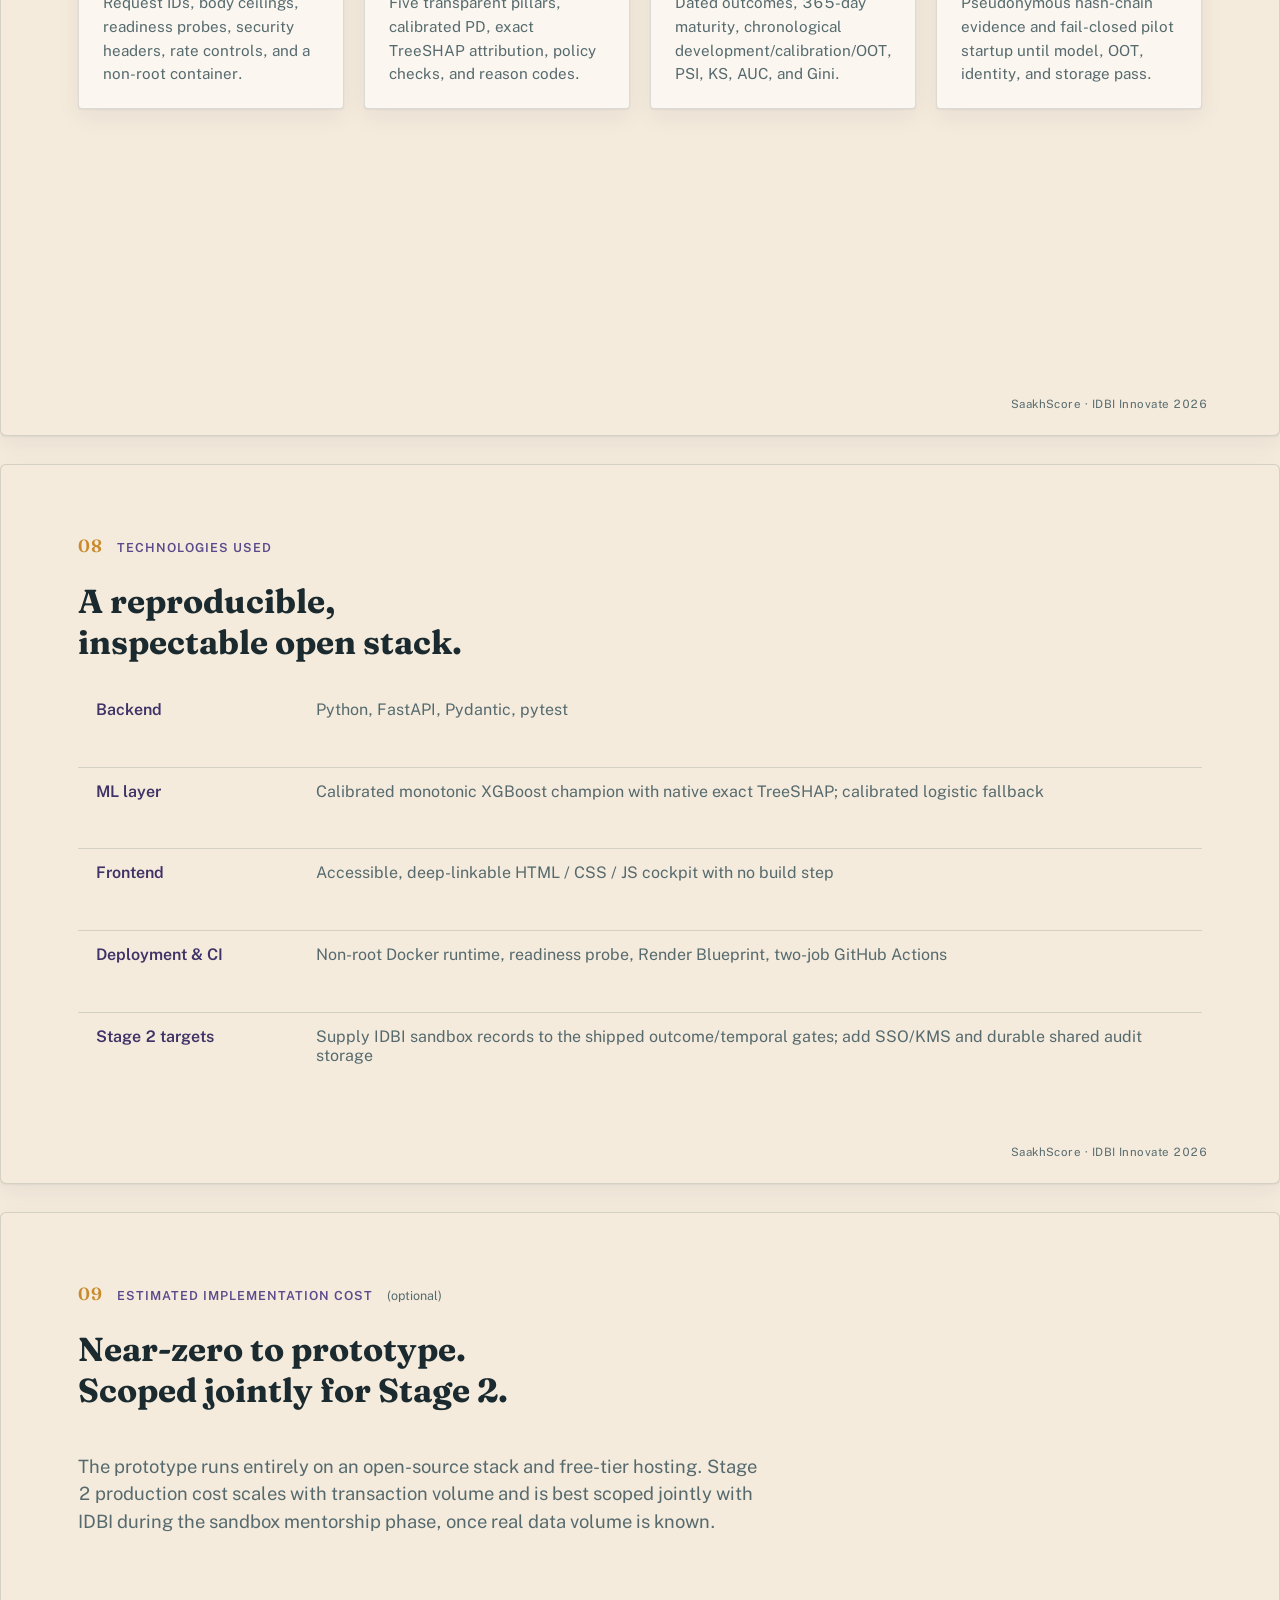
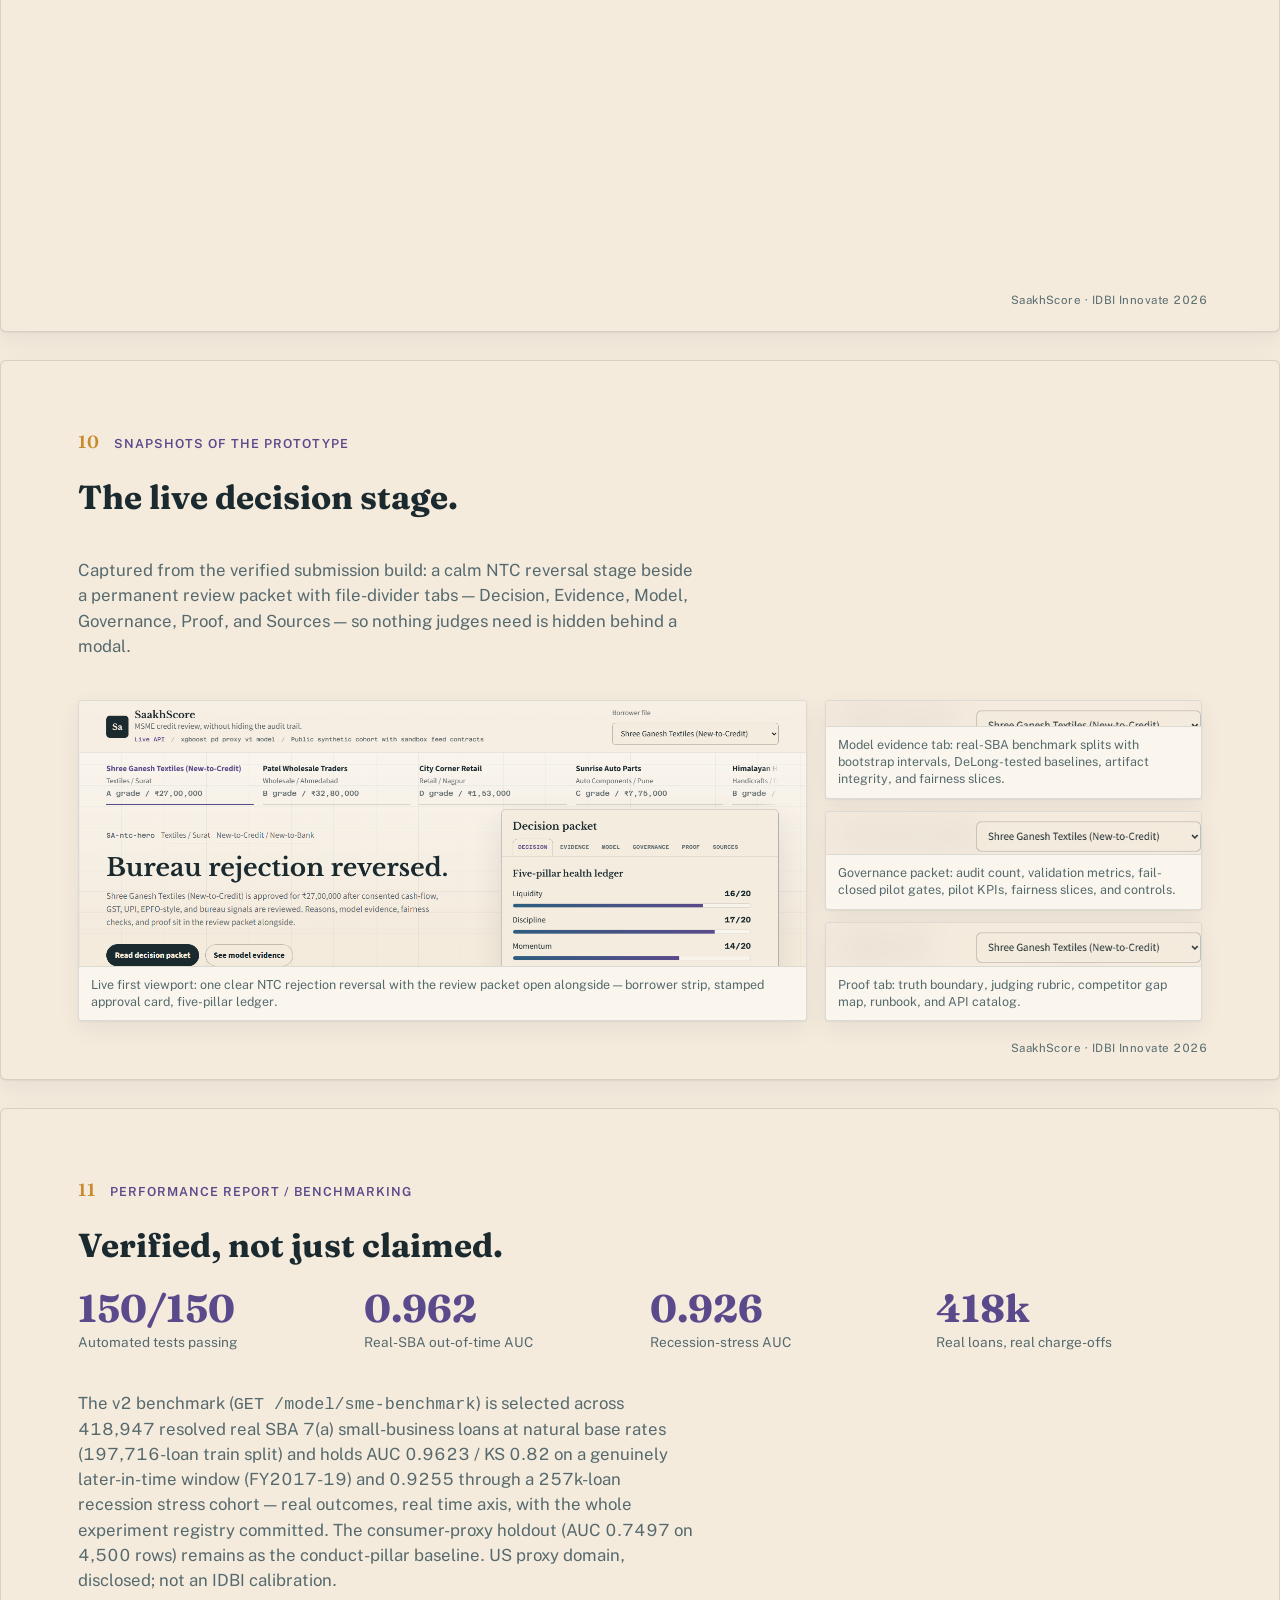
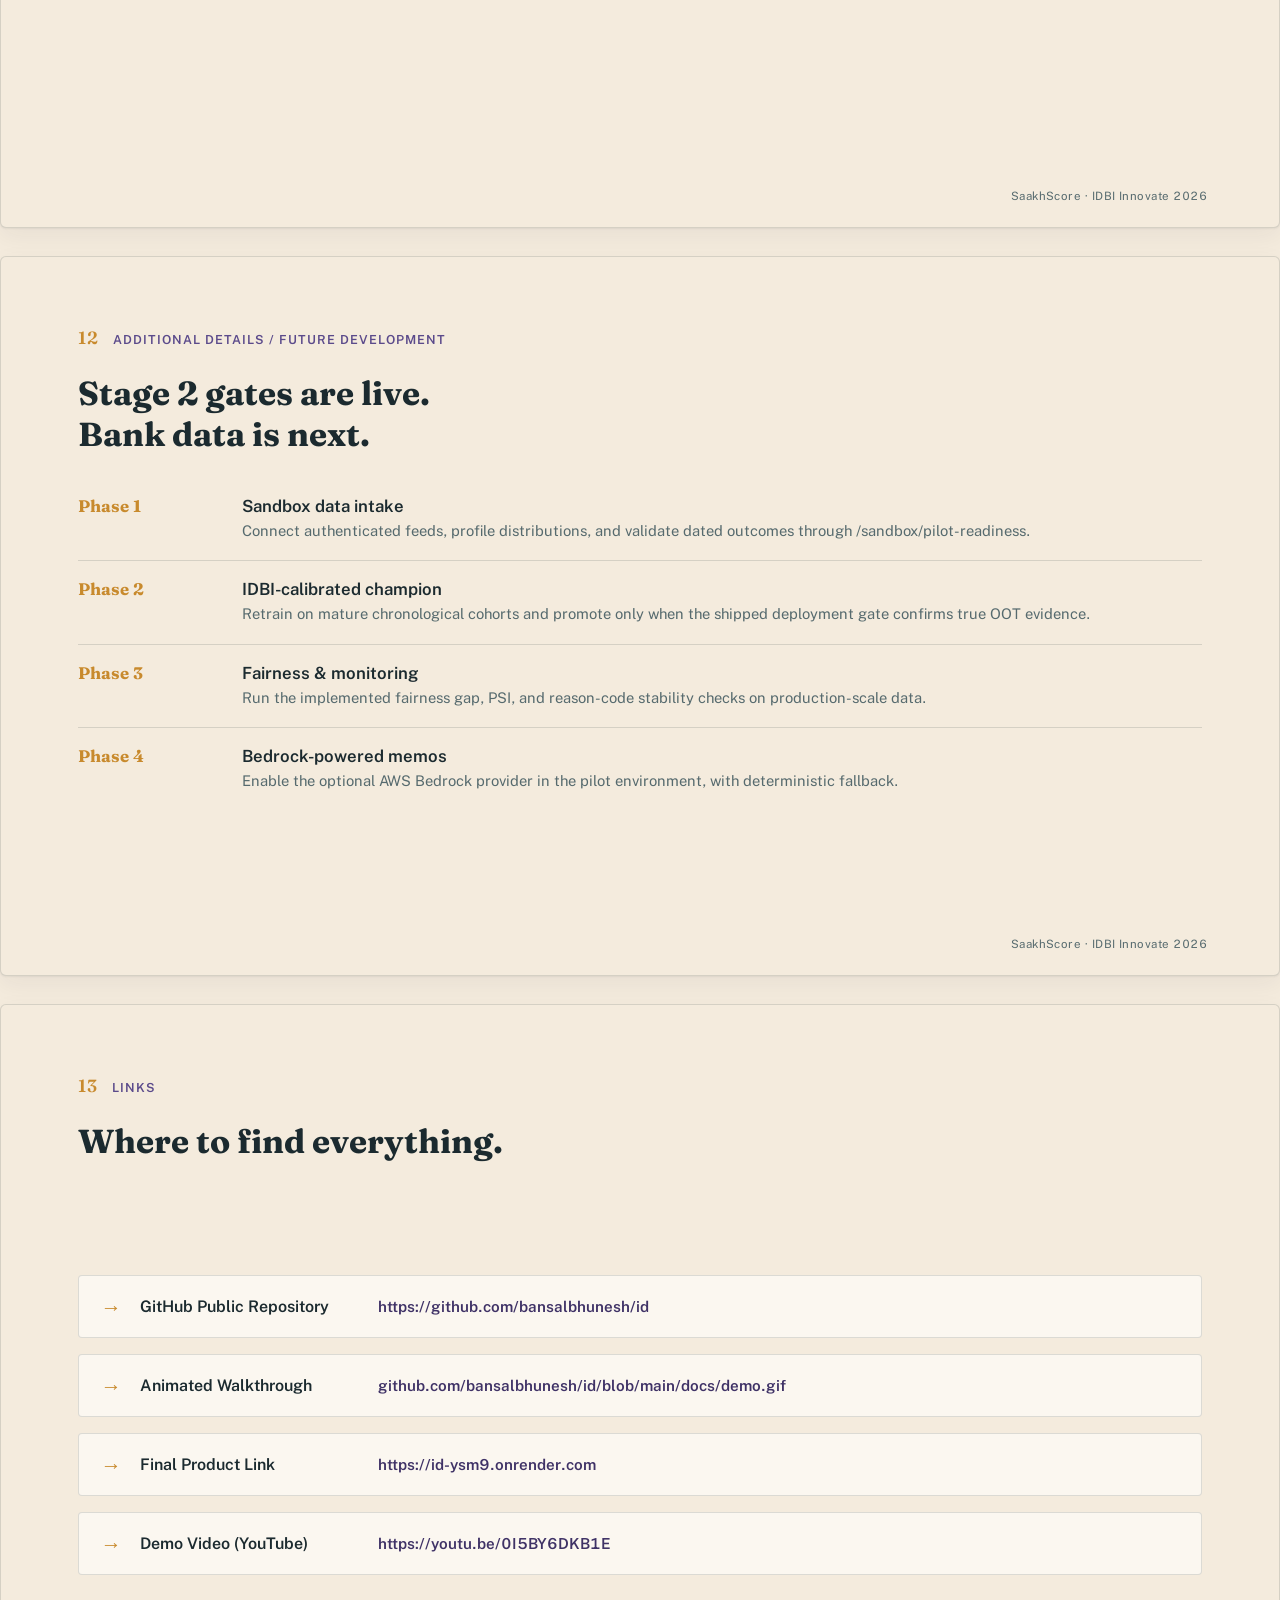
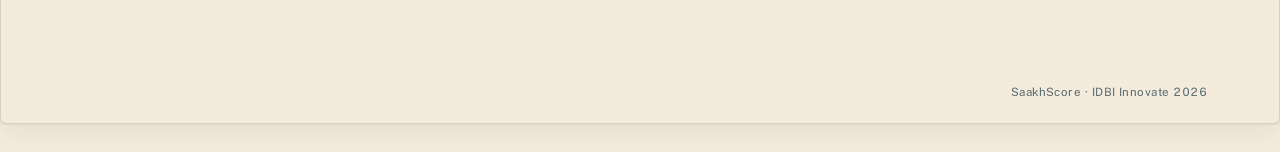
==== commit 44b2a725: "Point every demo-video reference at the final upload New video: https://youtu.be/0I5BY6DKB1E (old eL" ====
--- a/docs/deck/index.html
+++ b/docs/deck/index.html
@@ -488,7 +488,7 @@
       <div class="link-row"><span class="icon">→</span><span class="link-label">GitHub Public Repository</span><span class="link-value ready"><a href="https://github.com/bansalbhunesh/id">https://github.com/bansalbhunesh/id</a></span></div>
       <div class="link-row"><span class="icon">→</span><span class="link-label">Animated Walkthrough</span><span class="link-value ready"><a href="https://github.com/bansalbhunesh/id/blob/main/docs/demo.gif">github.com/bansalbhunesh/id/blob/main/docs/demo.gif</a></span></div>
       <div class="link-row"><span class="icon">→</span><span class="link-label">Final Product Link</span><span class="link-value ready"><a href="https://id-ysm9.onrender.com">https://id-ysm9.onrender.com</a></span></div>
-      <div class="link-row"><span class="icon">→</span><span class="link-label">Demo Video (YouTube)</span><span class="link-value ready"><a href="https://youtu.be/eLkfrYma6nE">https://youtu.be/eLkfrYma6nE</a></span></div>
+      <div class="link-row"><span class="icon">→</span><span class="link-label">Demo Video (YouTube)</span><span class="link-value ready"><a href="https://youtu.be/0I5BY6DKB1E">https://youtu.be/0I5BY6DKB1E</a></span></div>
     </div>
     <div class="footer-mark">SaakhScore · IDBI Innovate 2026</div>
   </section>
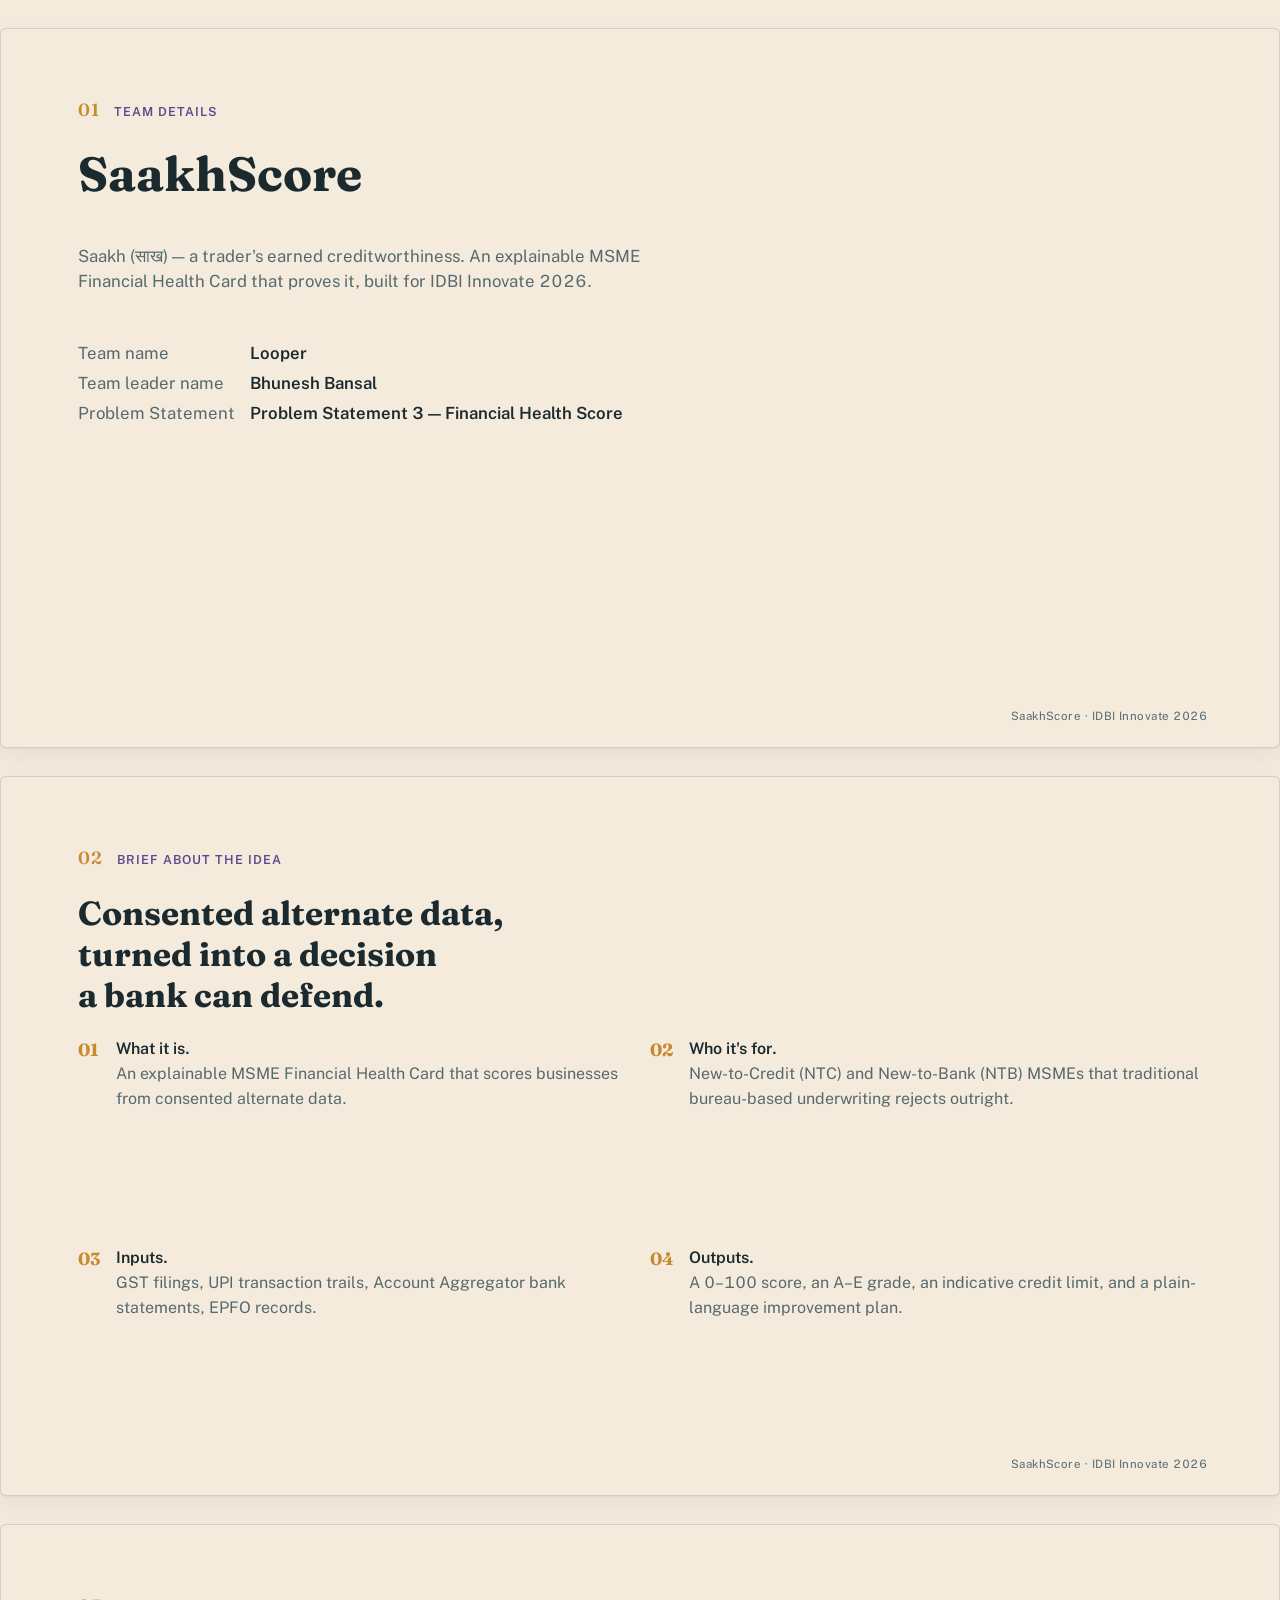
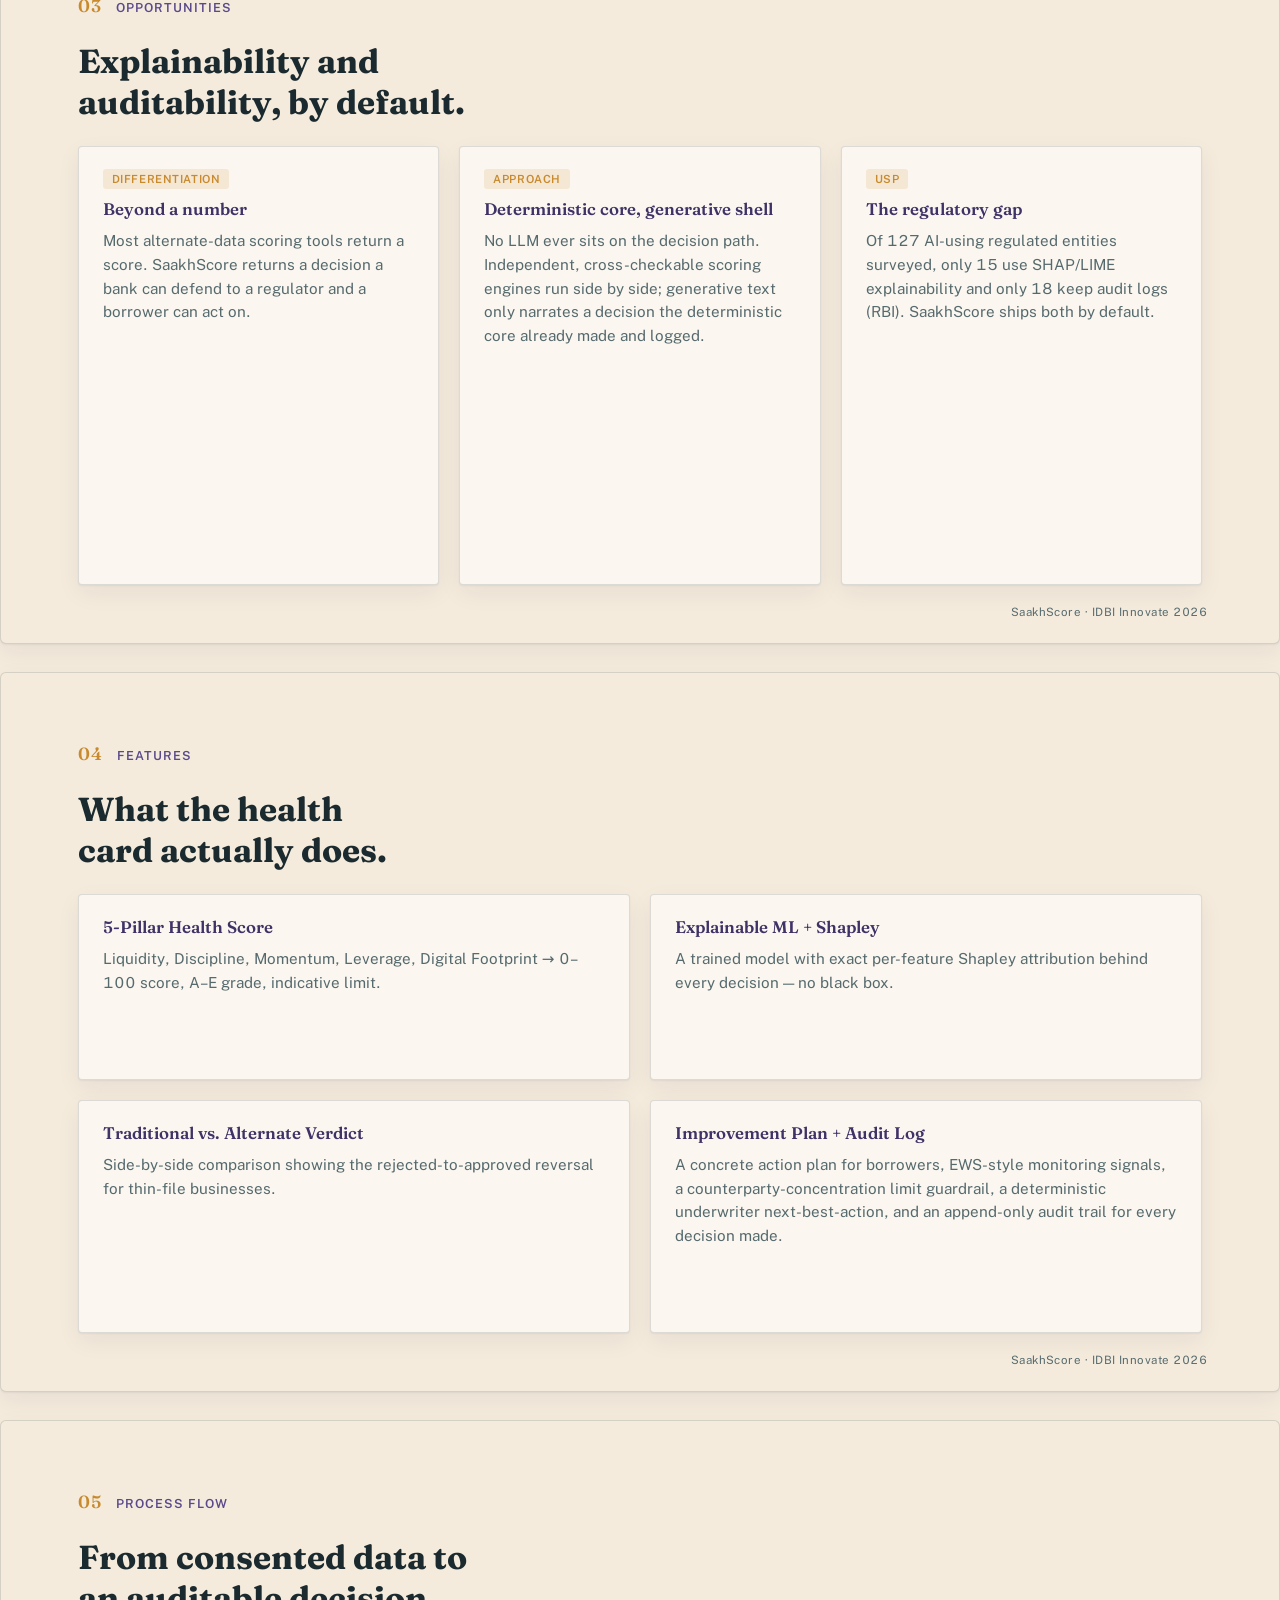
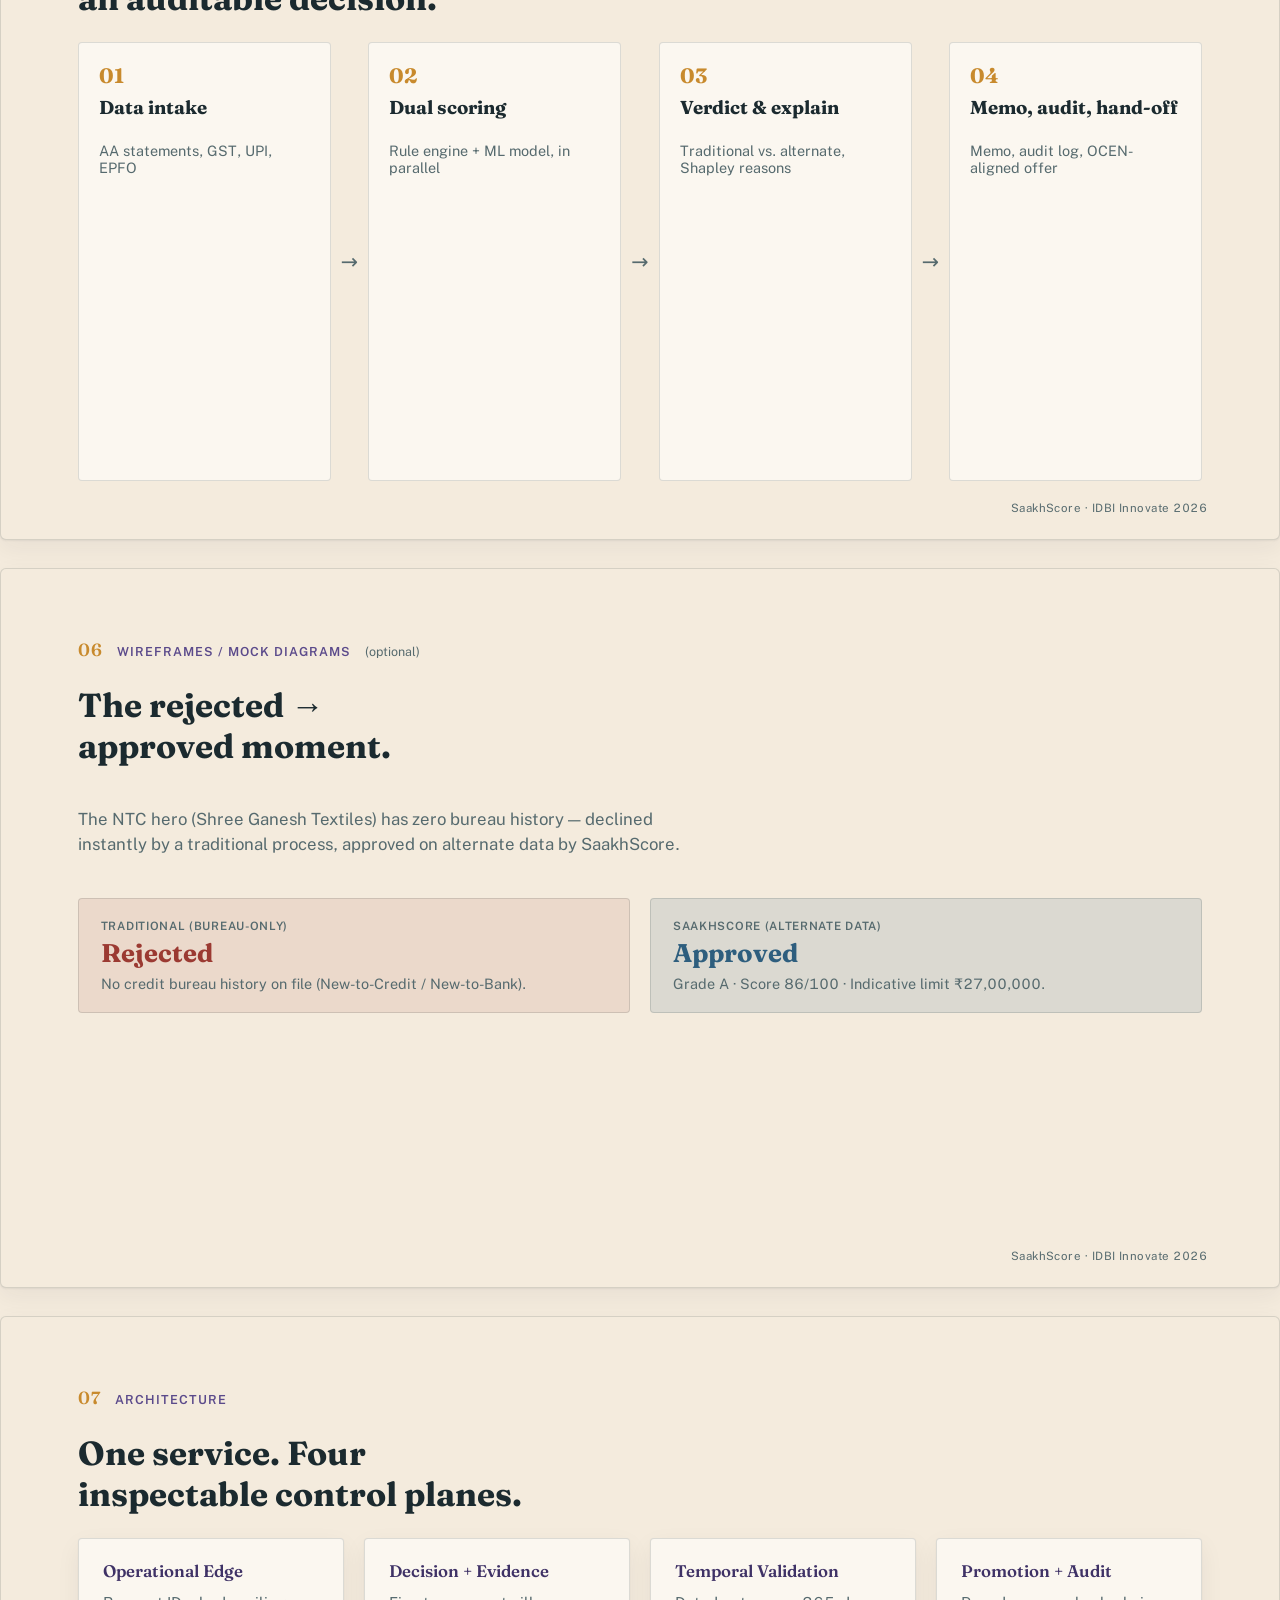
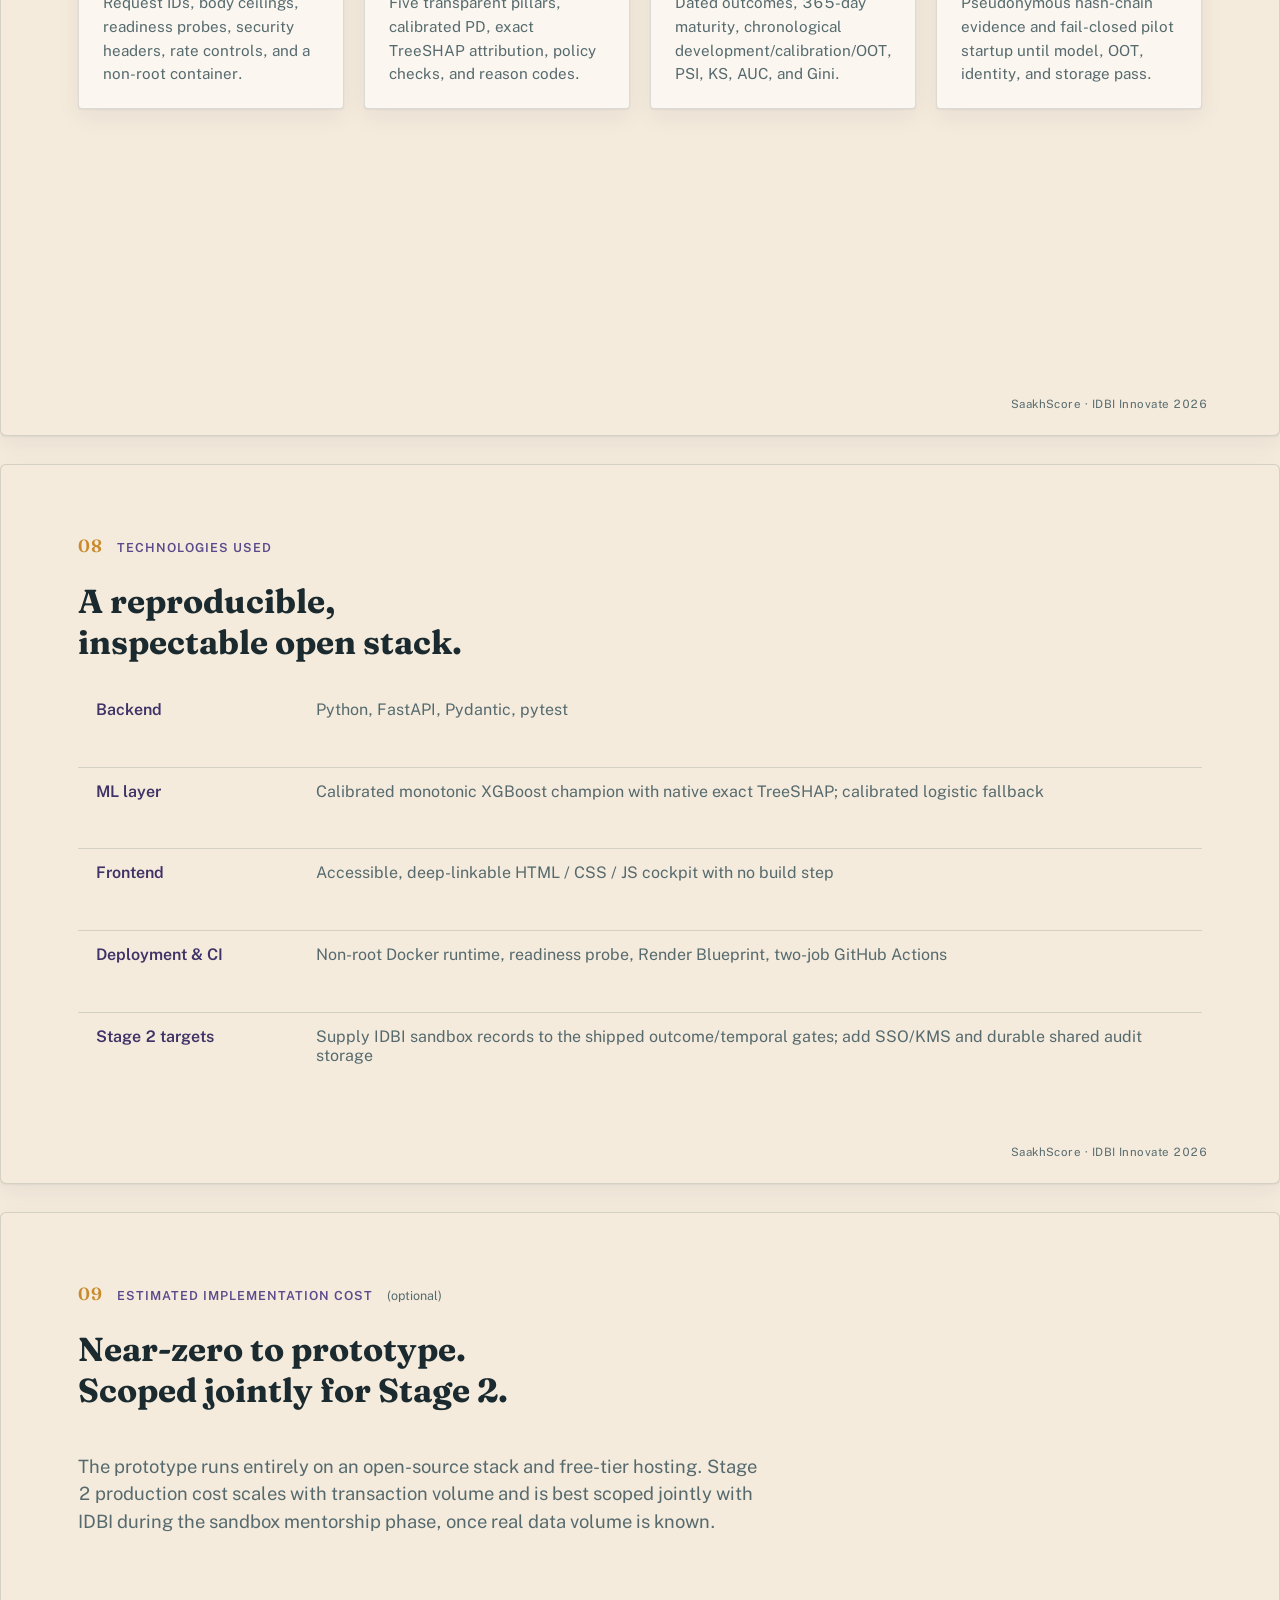
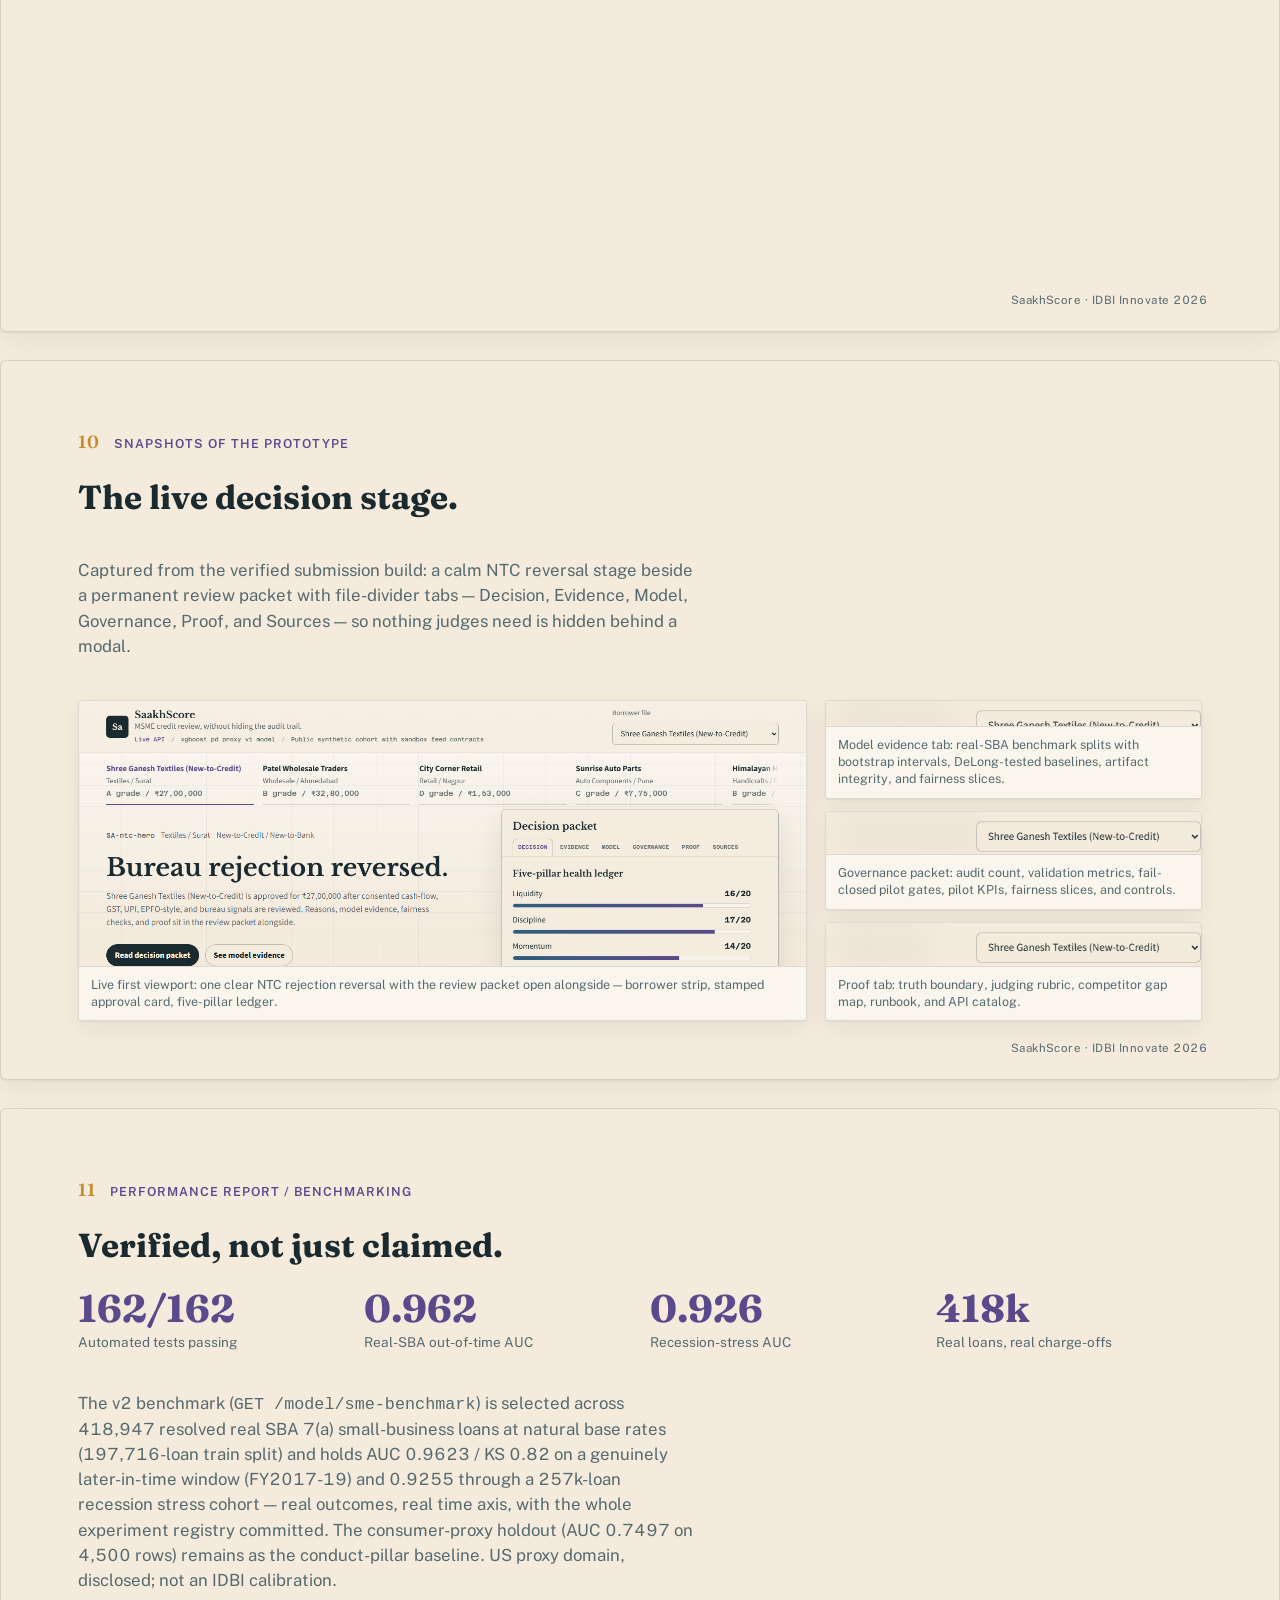
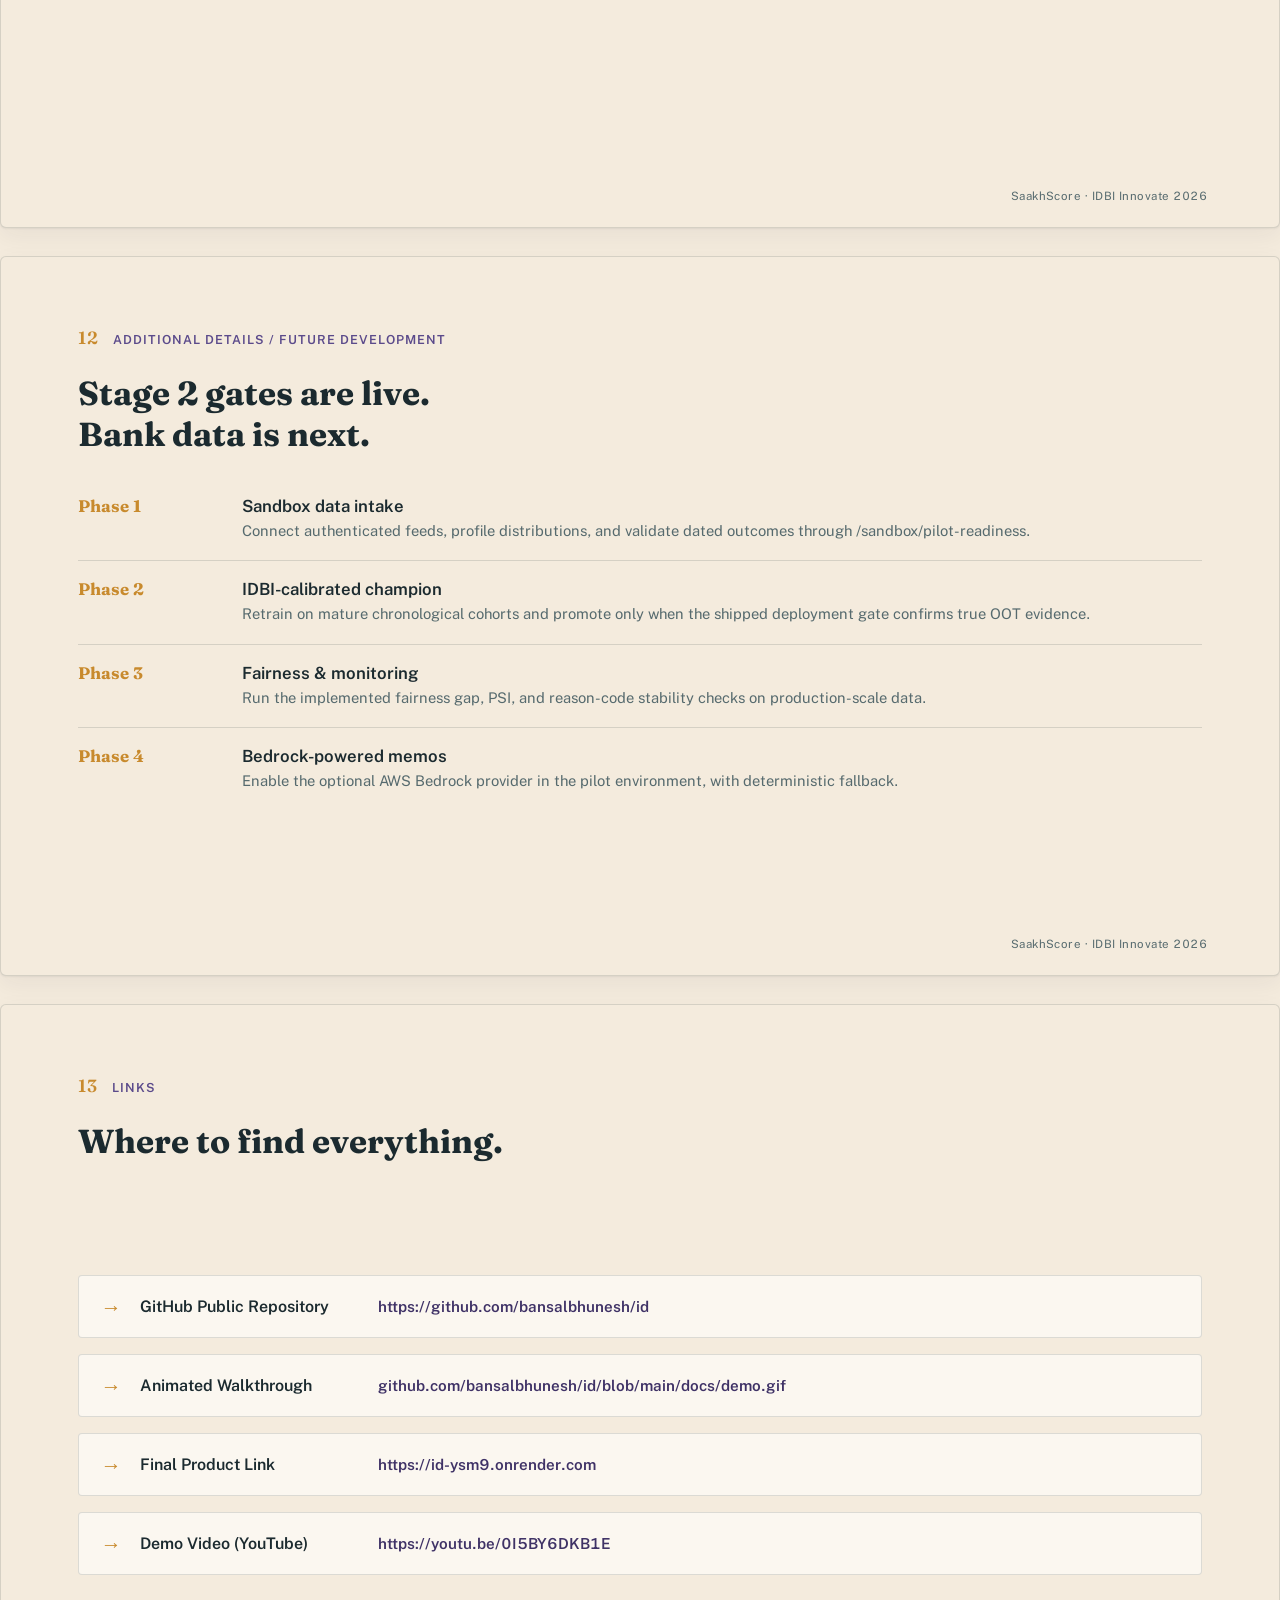
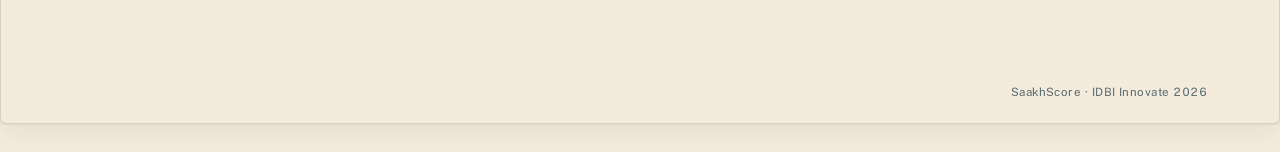
==== commit 5860227f: "Sync deck test counts to 162 and keep the live demo warm The committed decks still said 150/150 (tru" ====
--- a/docs/deck/index.html
+++ b/docs/deck/index.html
@@ -460,7 +460,7 @@
     <div class="eyebrow"><span class="num">11</span> Performance Report / Benchmarking</div>
     <h2>Verified, not just claimed.</h2>
     <div class="stat-row">
-      <div class="stat"><div class="value">150/150</div><div class="label">Automated tests passing</div></div>
+      <div class="stat"><div class="value">162/162</div><div class="label">Automated tests passing</div></div>
       <div class="stat"><div class="value">0.962</div><div class="label">Real-SBA out-of-time AUC</div></div>
       <div class="stat"><div class="value">0.926</div><div class="label">Recession-stress AUC</div></div>
       <div class="stat"><div class="value">418k</div><div class="label">Real loans, real charge-offs</div></div>
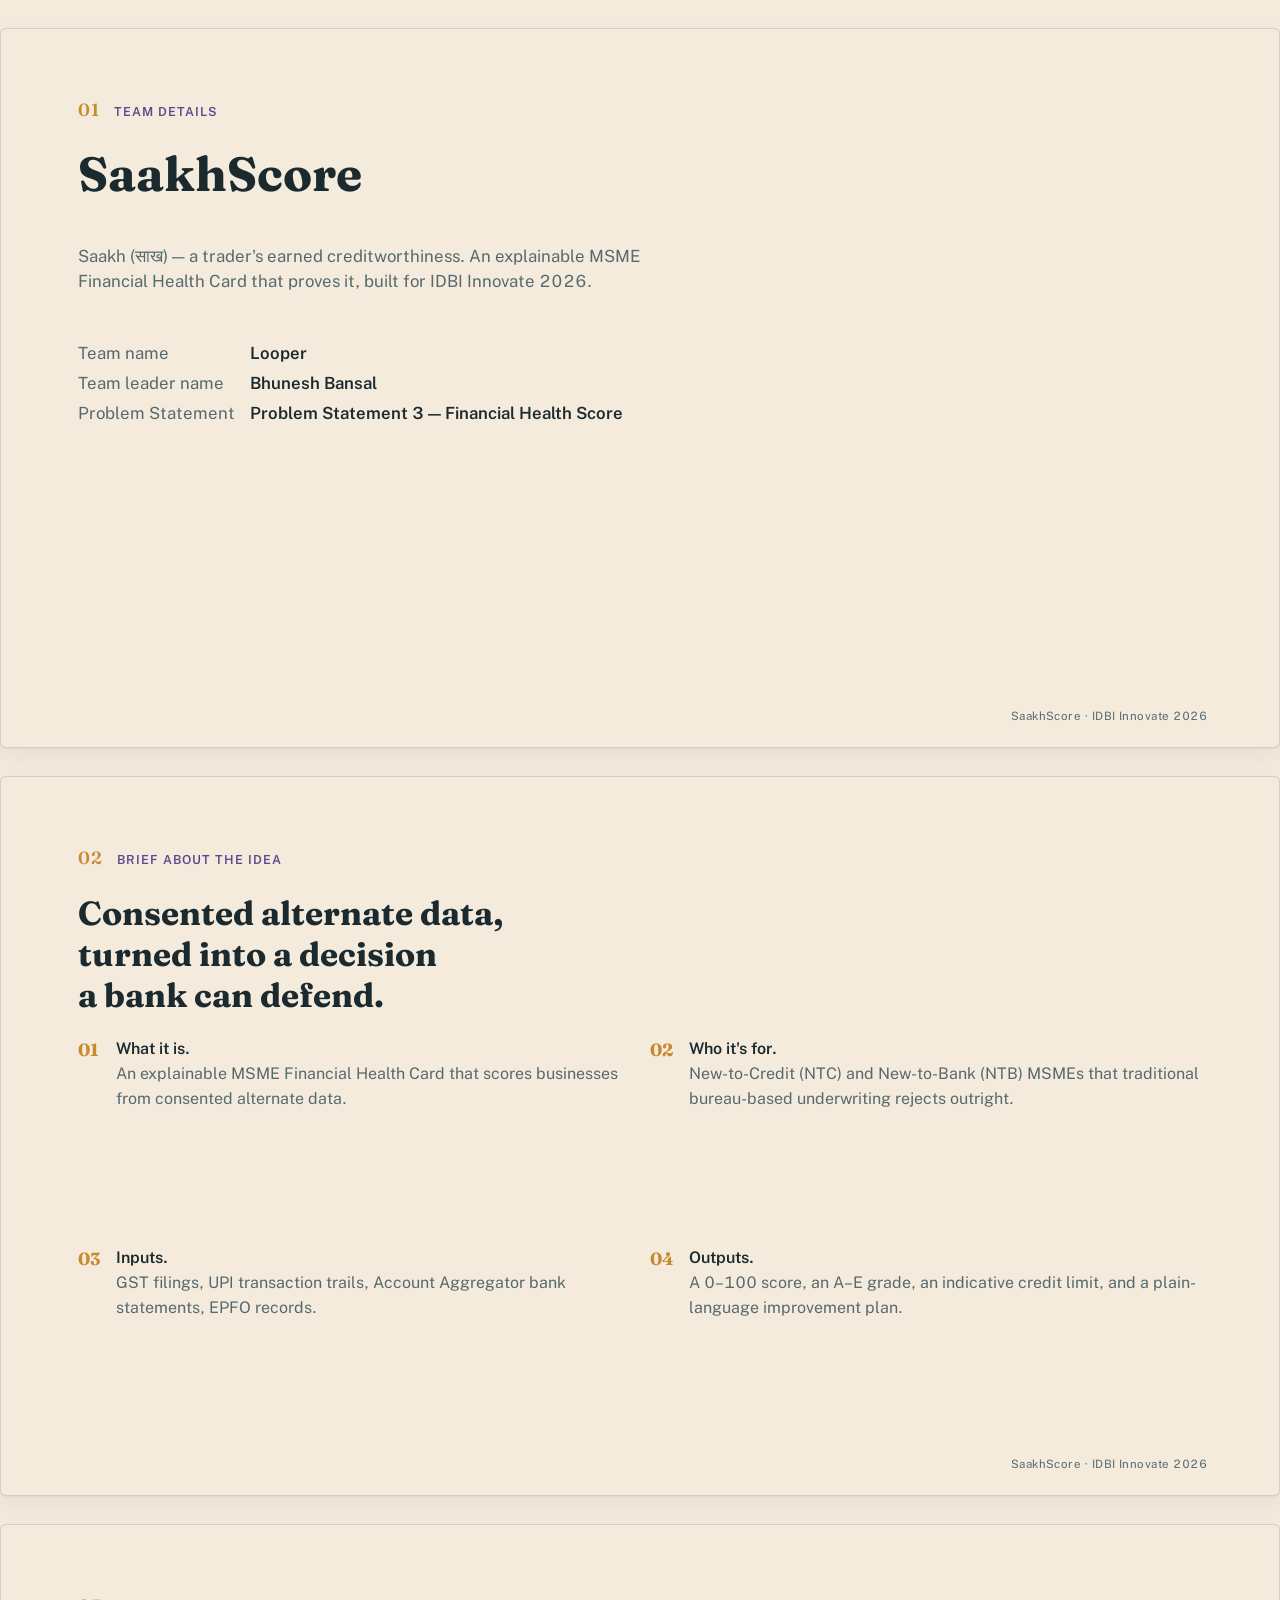
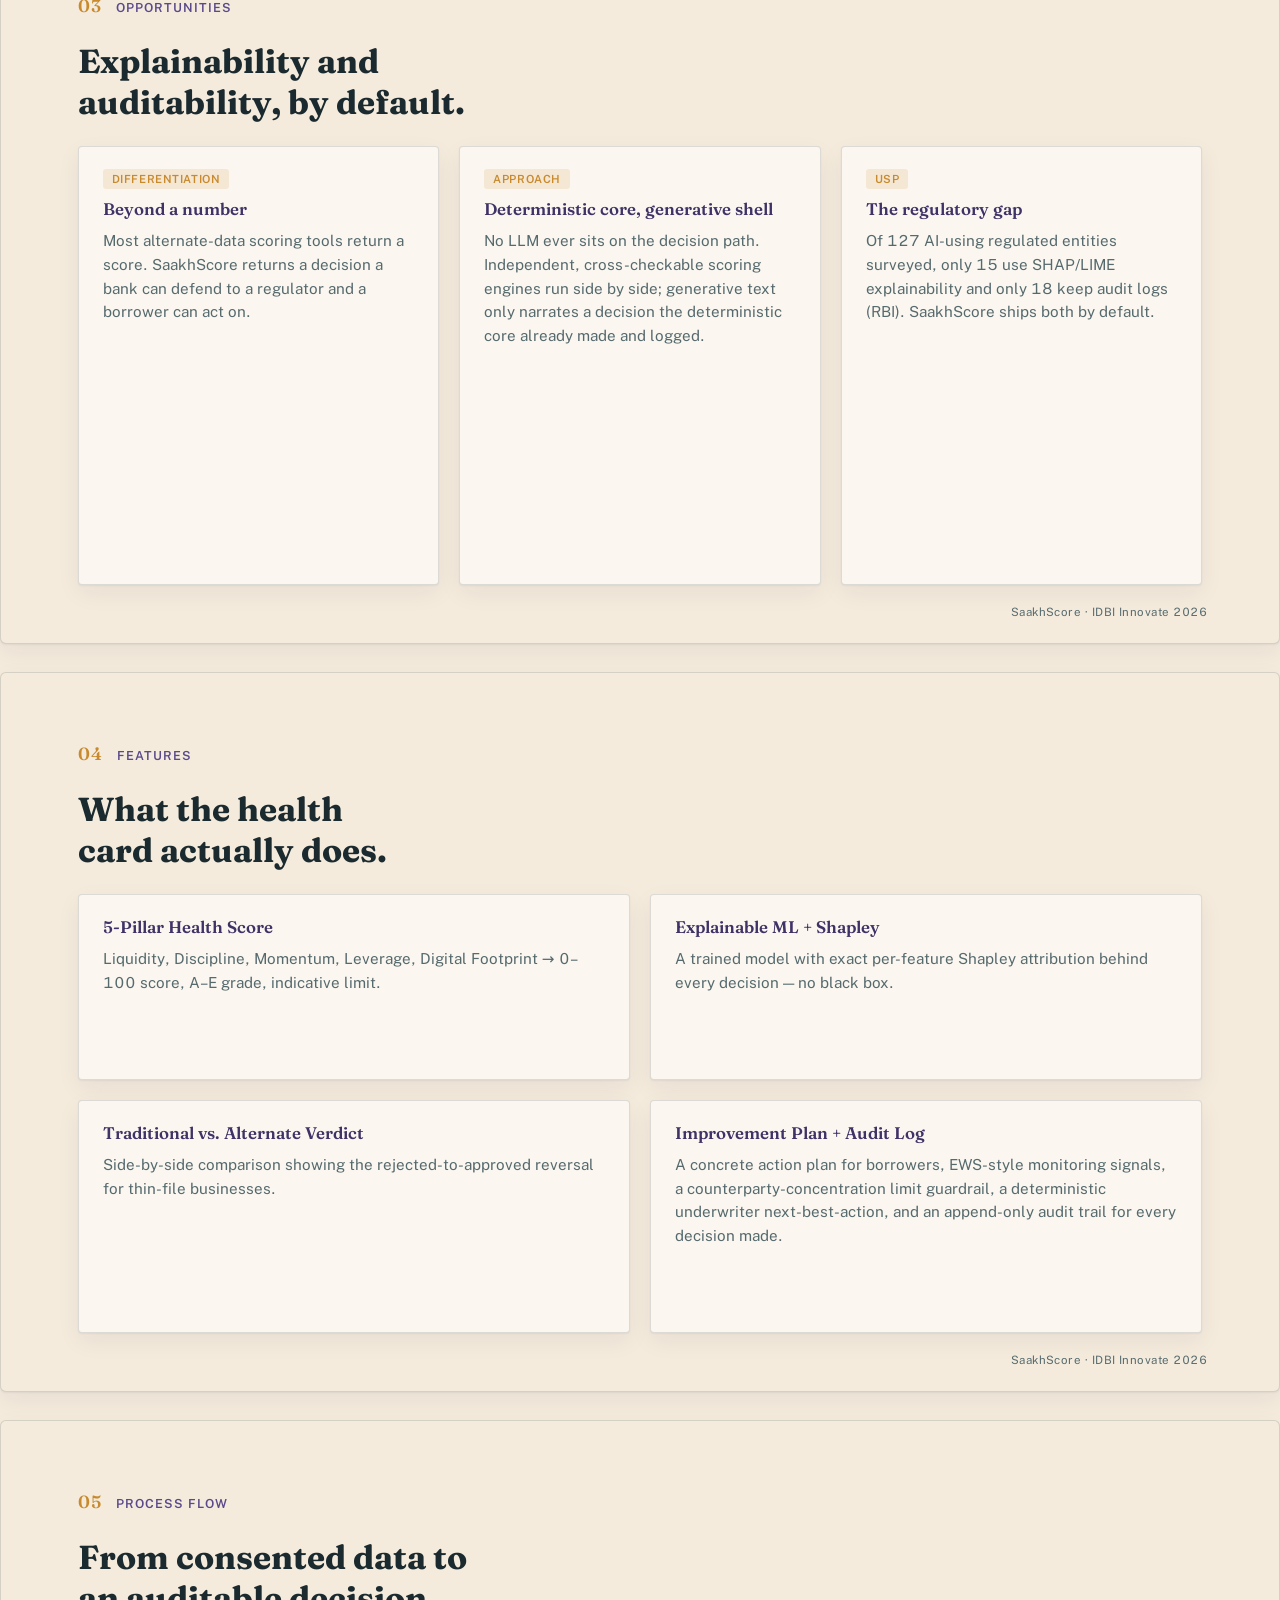
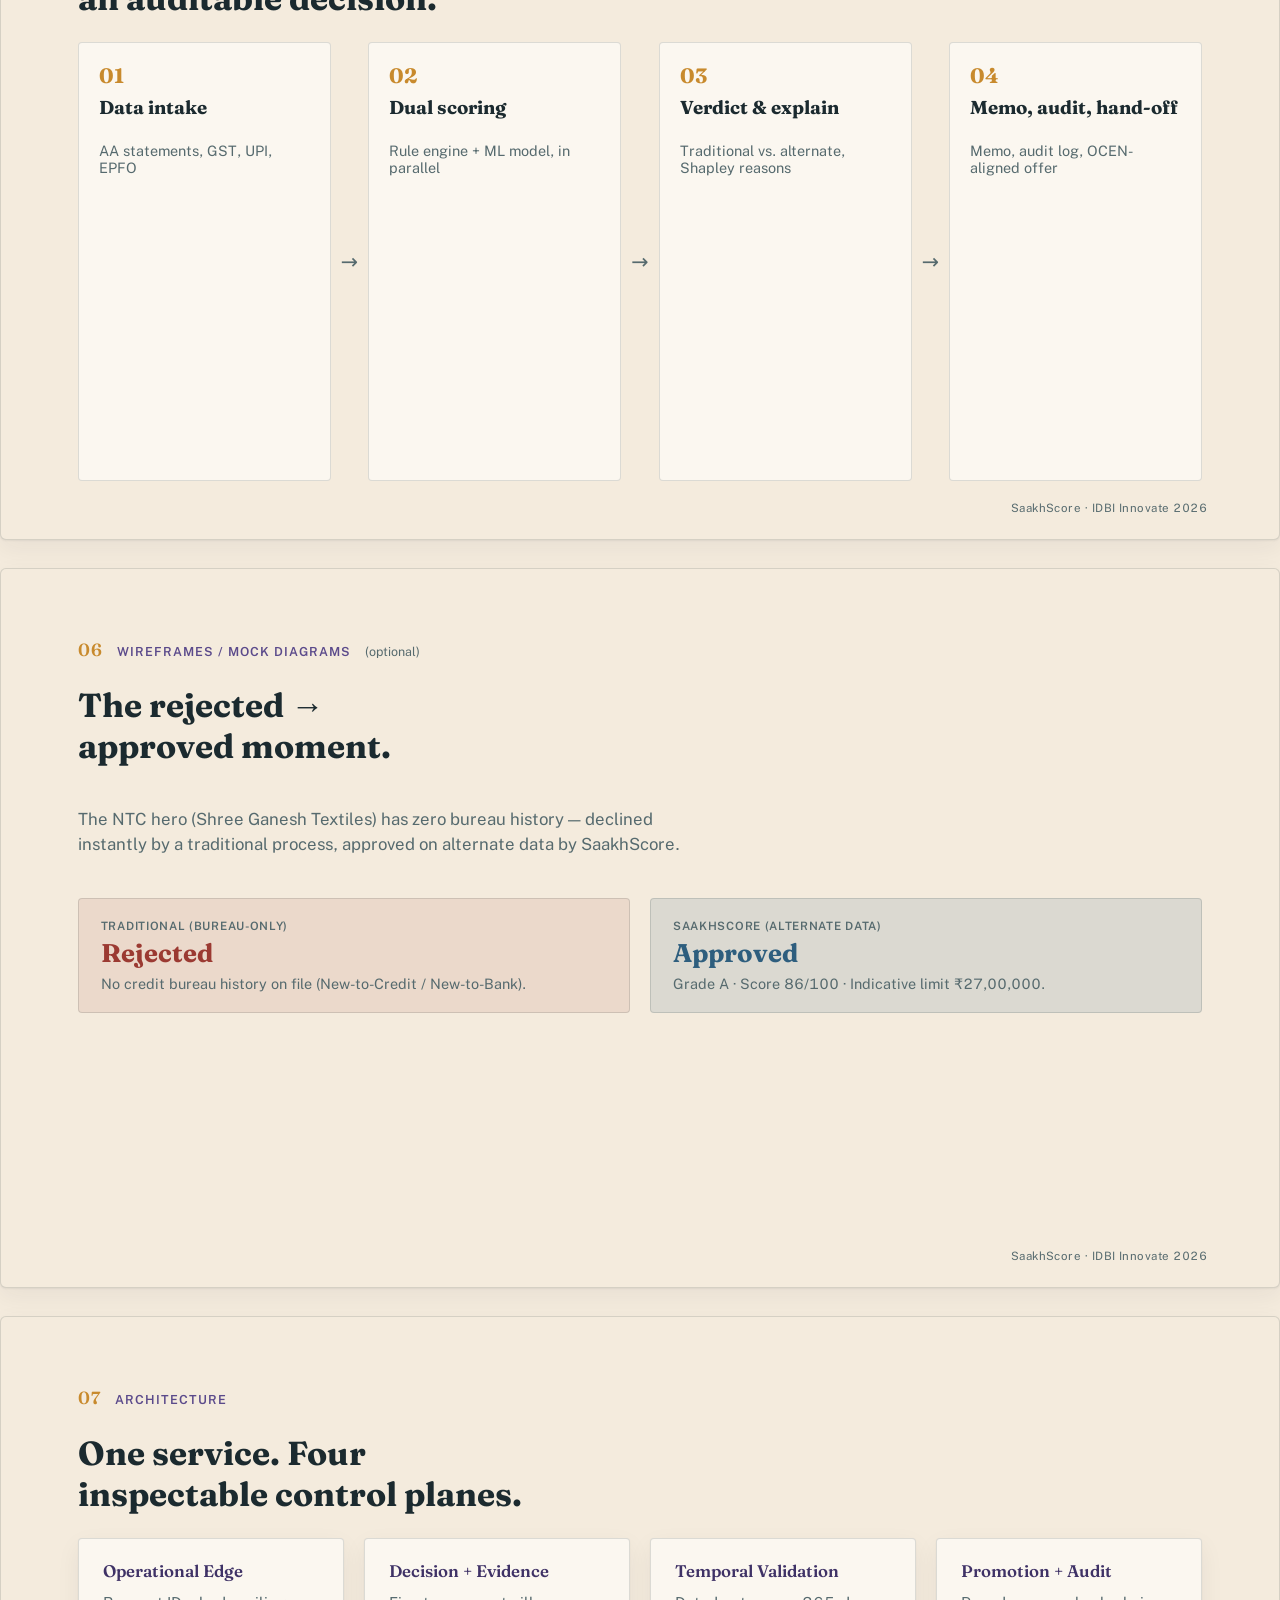
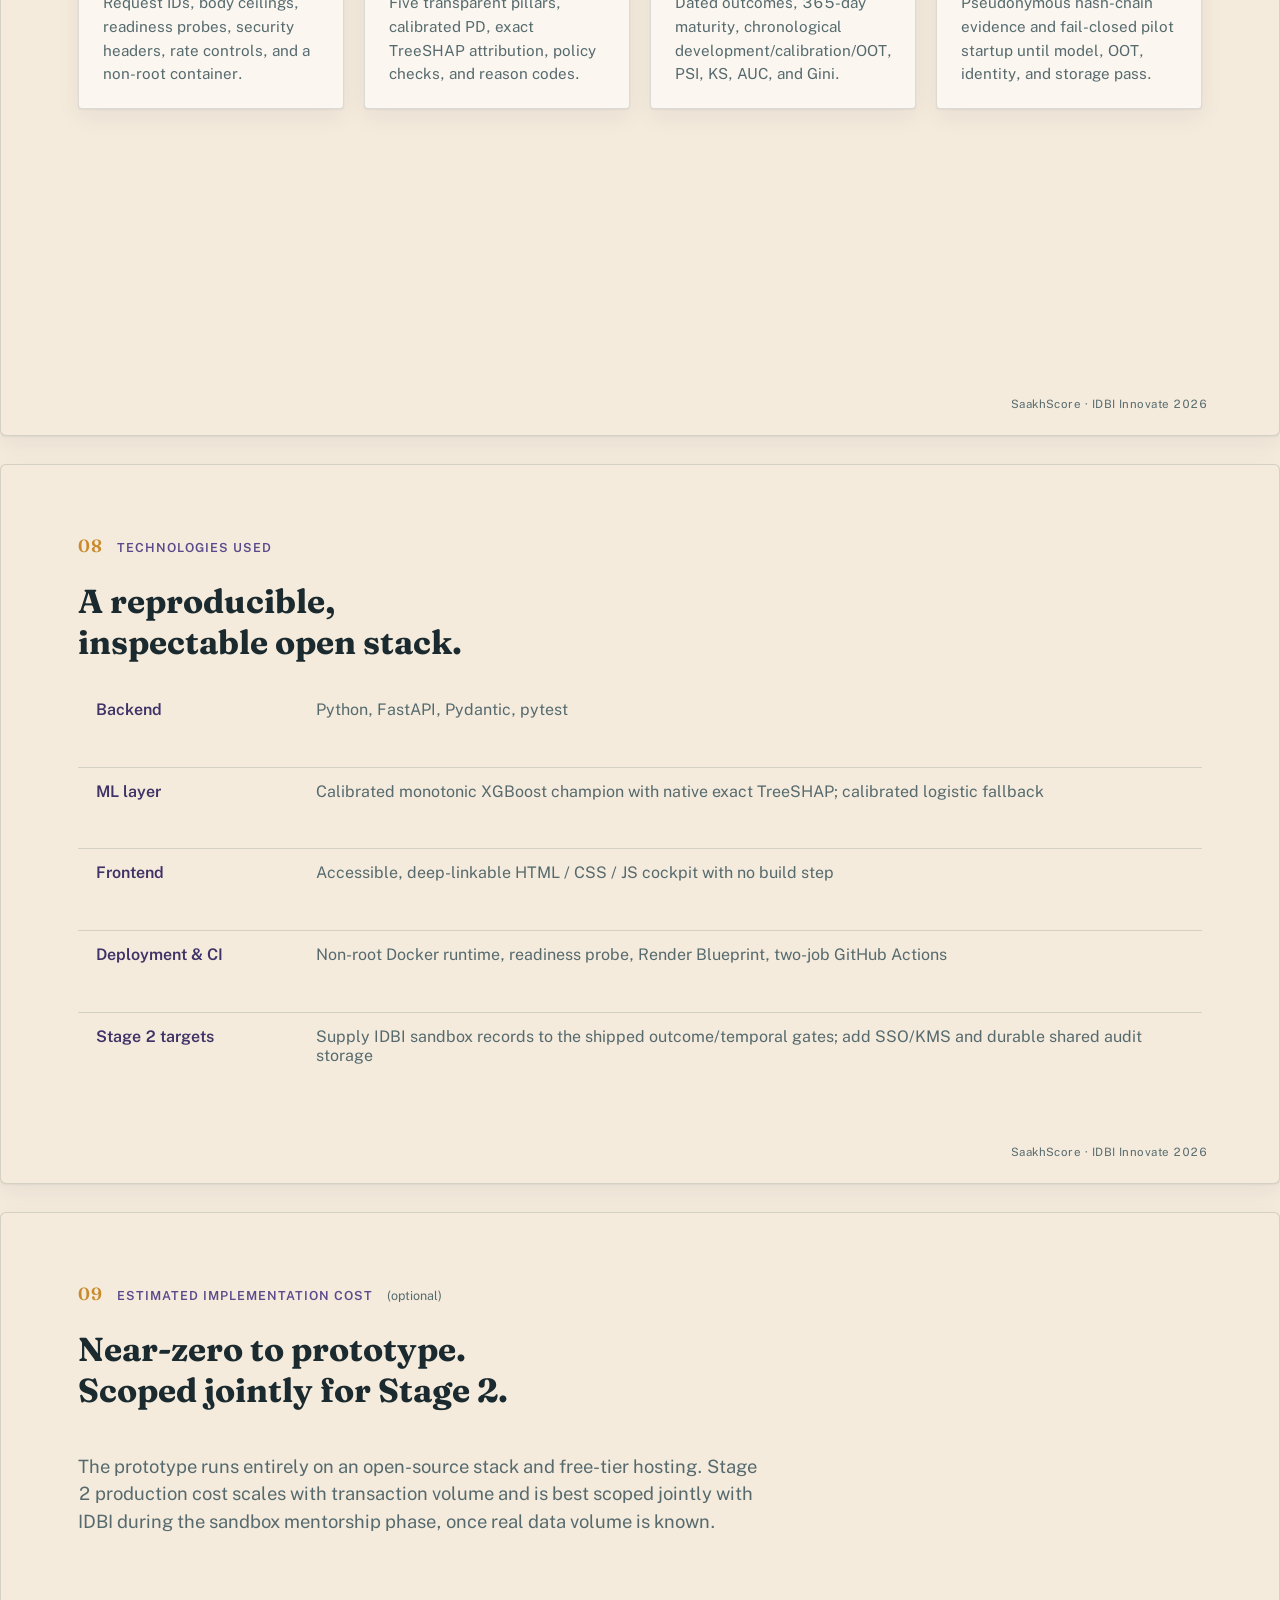
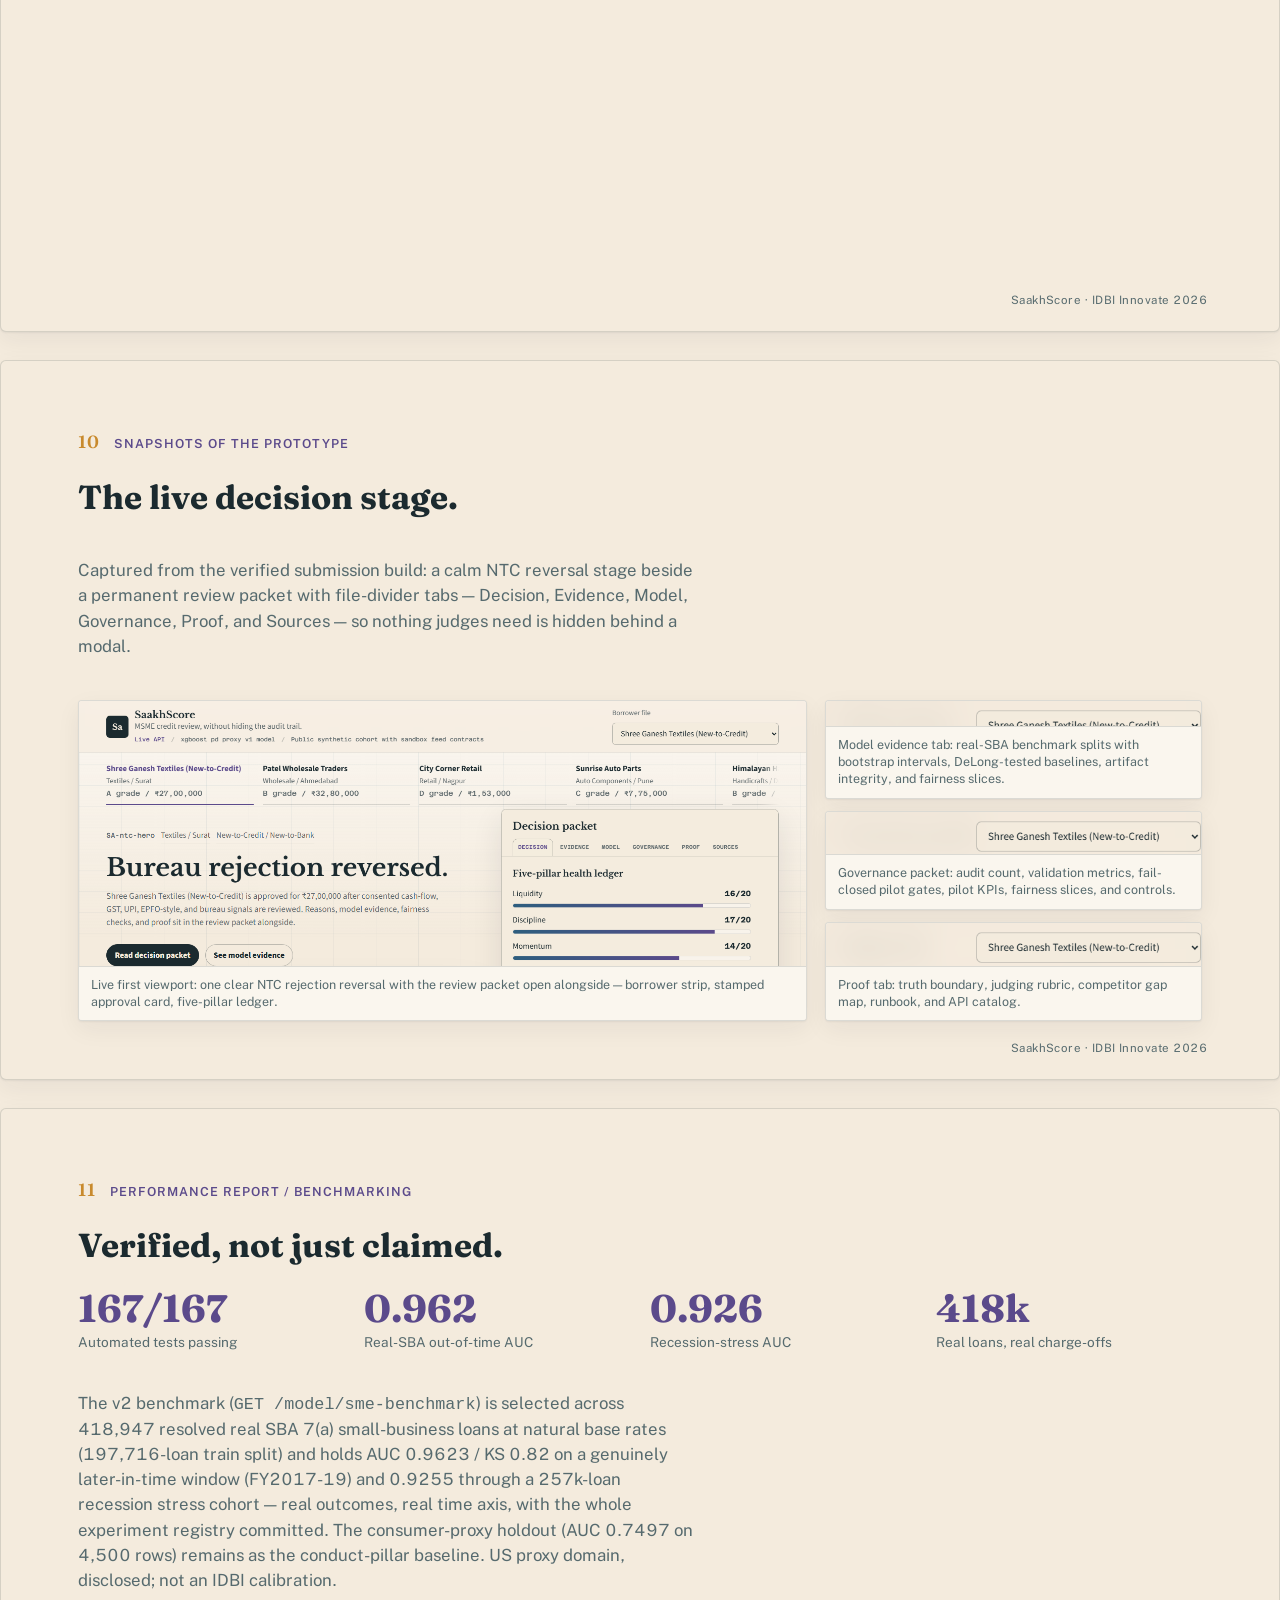
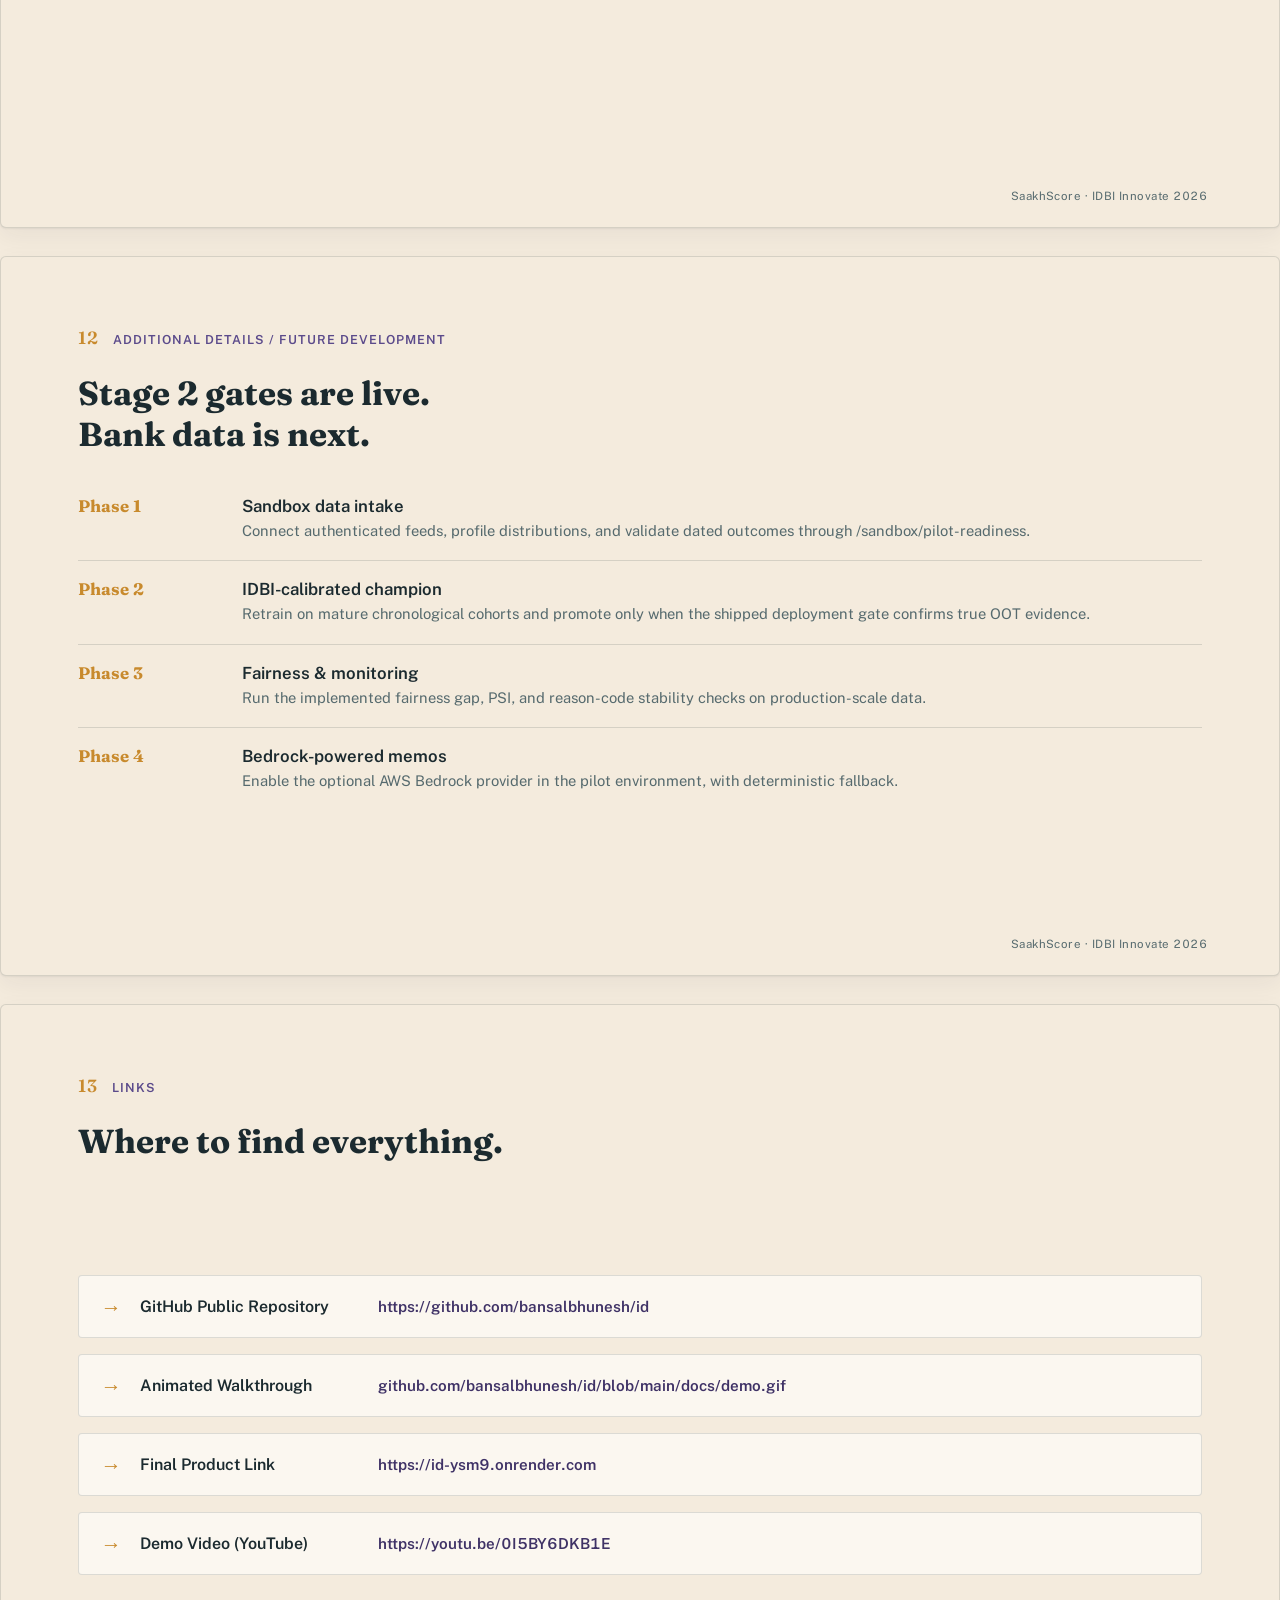
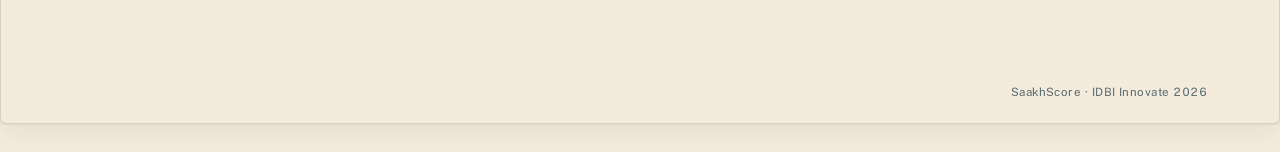
==== commit d0daaee9: "Prefer SAAKHSCORE_ env prefix with legacy UDYAMPULSE_ fallback Every runtime setting now reads throu" ====
--- a/docs/deck/index.html
+++ b/docs/deck/index.html
@@ -460,7 +460,7 @@
     <div class="eyebrow"><span class="num">11</span> Performance Report / Benchmarking</div>
     <h2>Verified, not just claimed.</h2>
     <div class="stat-row">
-      <div class="stat"><div class="value">162/162</div><div class="label">Automated tests passing</div></div>
+      <div class="stat"><div class="value">167/167</div><div class="label">Automated tests passing</div></div>
       <div class="stat"><div class="value">0.962</div><div class="label">Real-SBA out-of-time AUC</div></div>
       <div class="stat"><div class="value">0.926</div><div class="label">Recession-stress AUC</div></div>
       <div class="stat"><div class="value">418k</div><div class="label">Real loans, real charge-offs</div></div>
